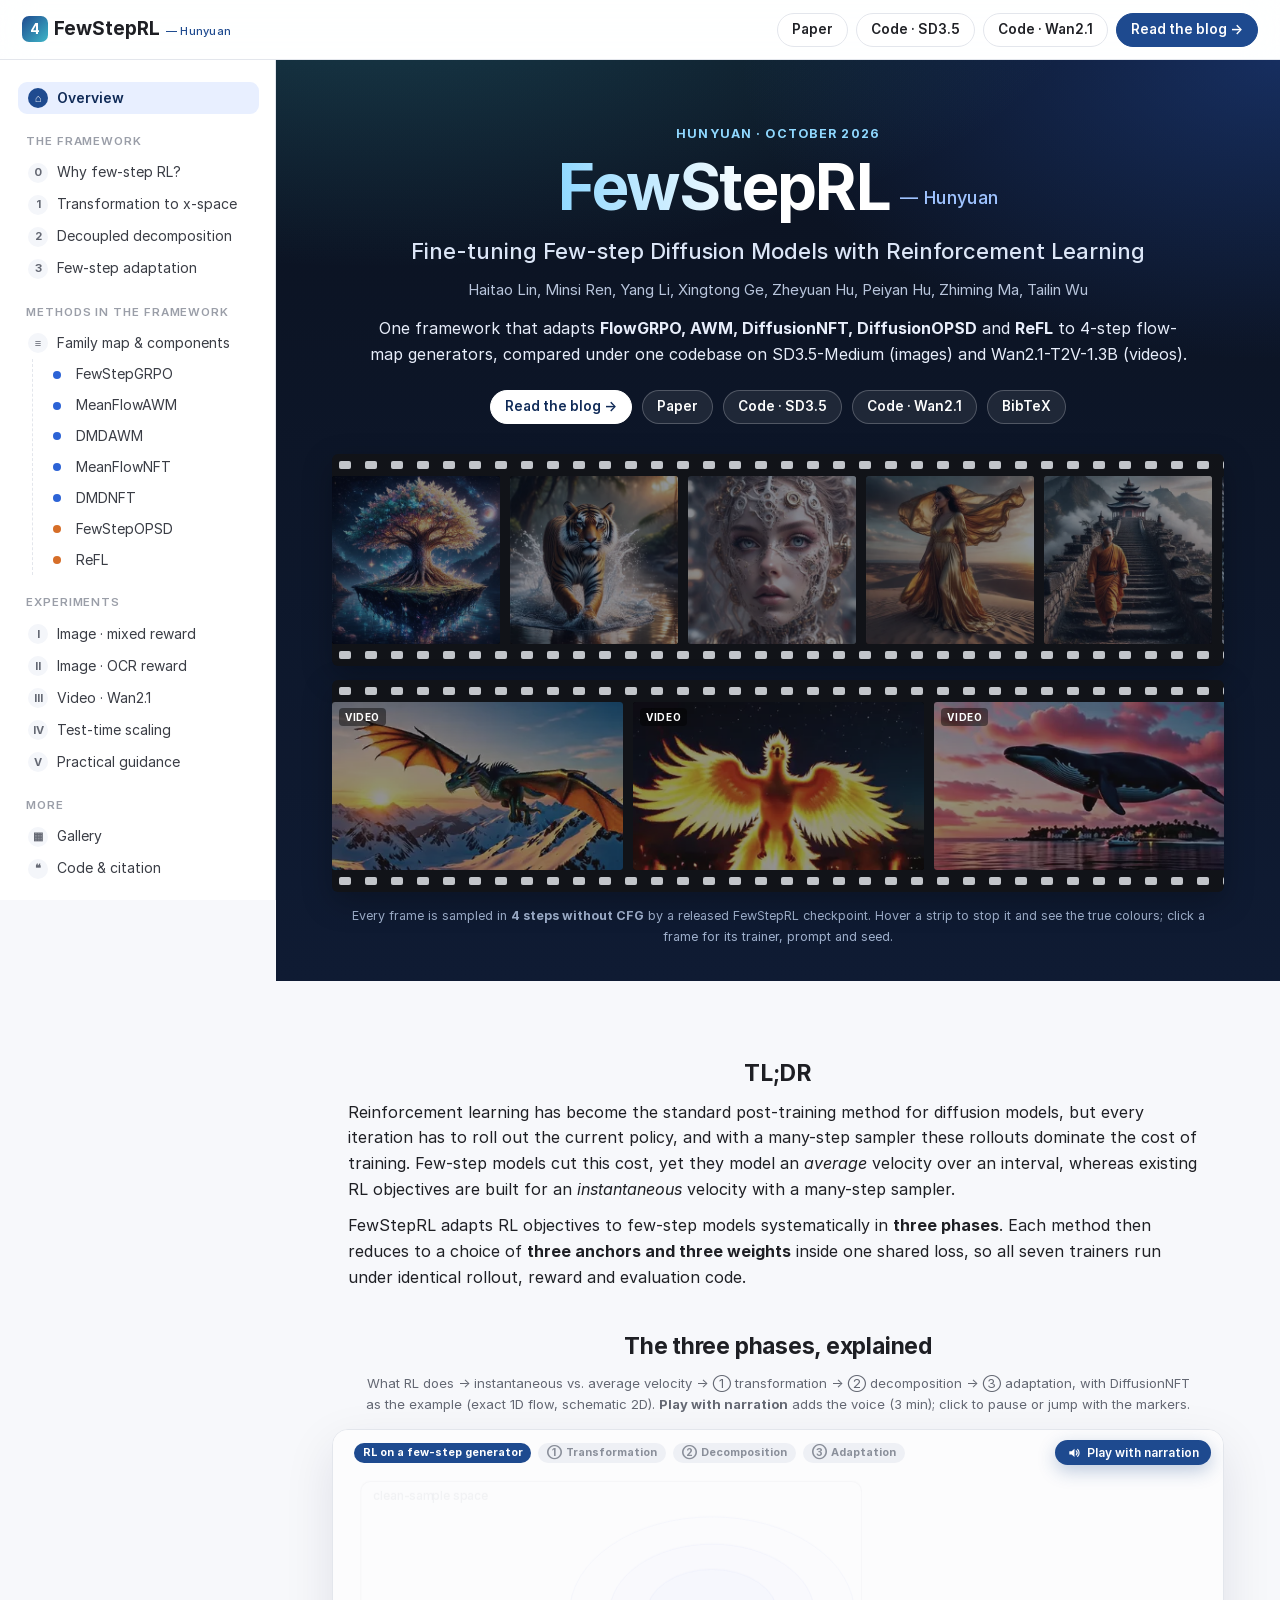
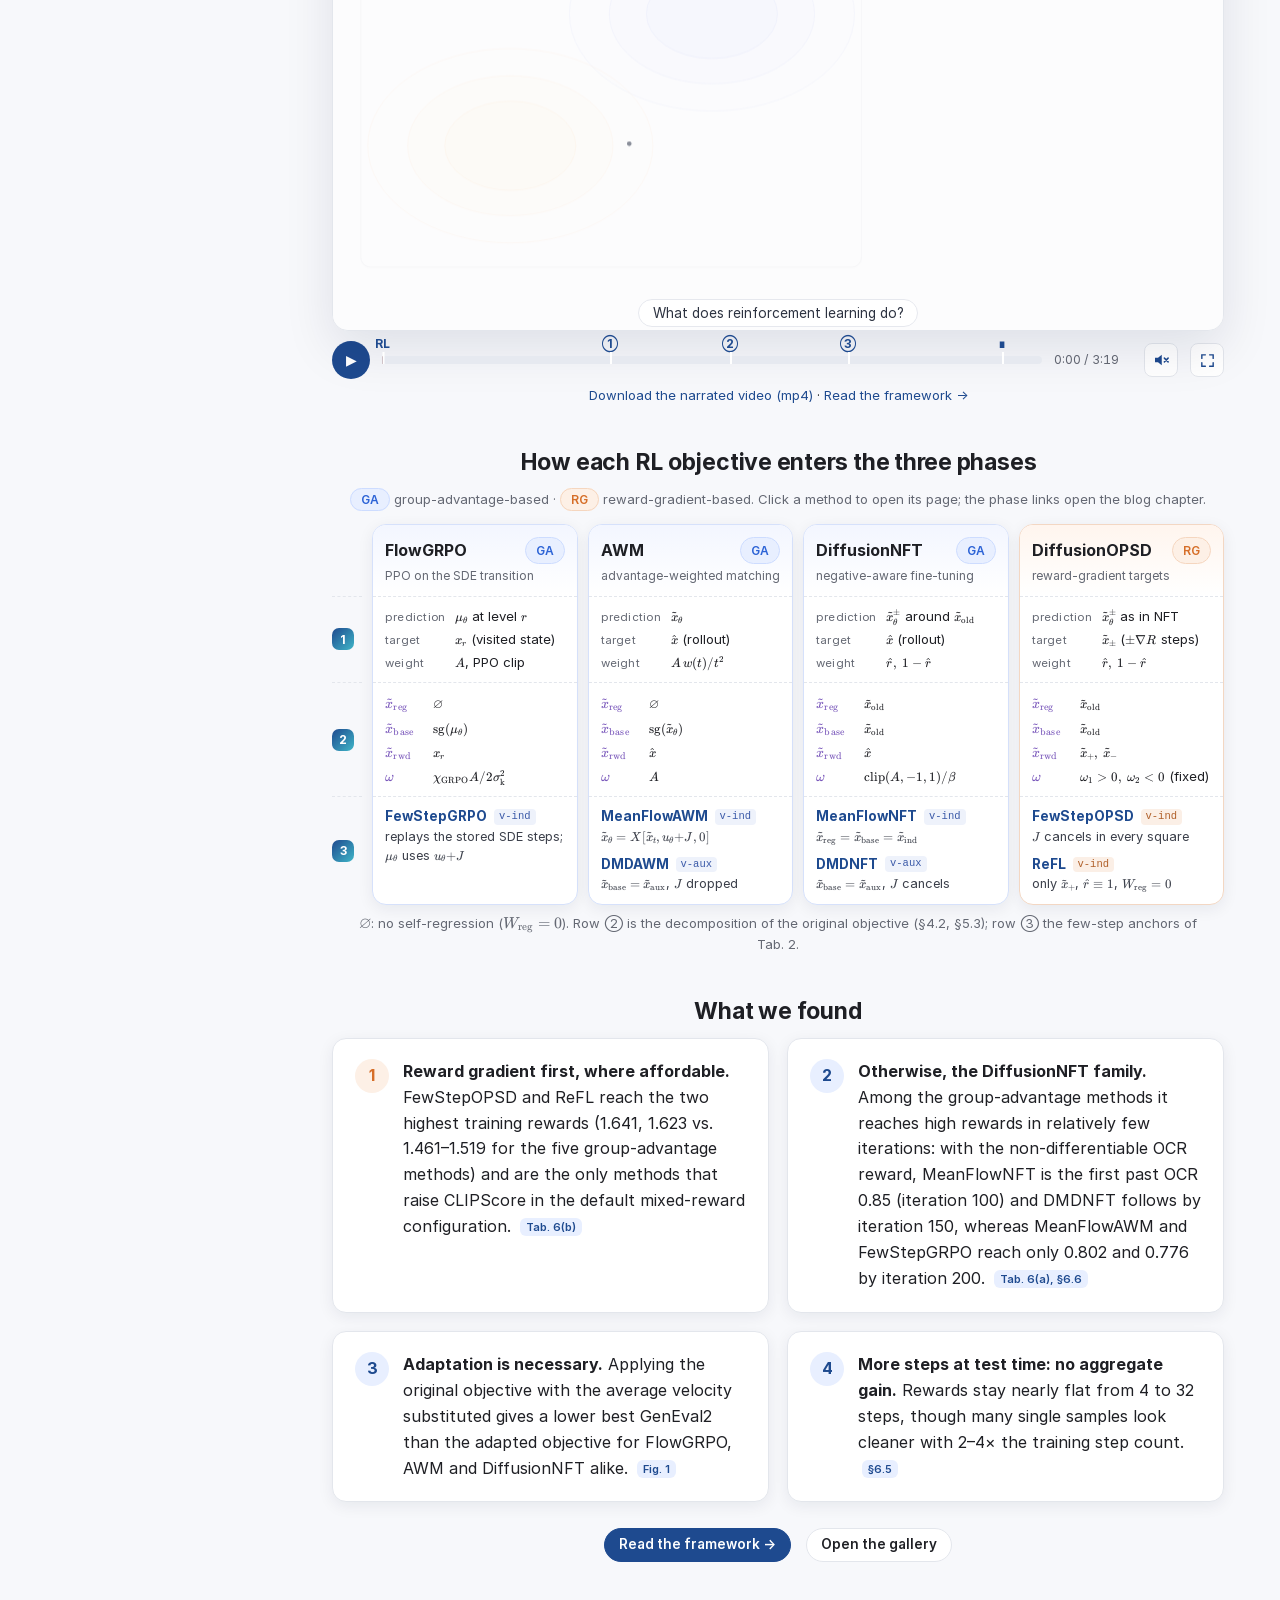
==== index.html @ bf6ca1c7 "FewStepRL project page Co-authored-by: Cursor <cursoragent@cursor.com>" ====
<!doctype html>
<html lang="en">
<head>
<meta charset="utf-8">
<meta name="viewport" content="width=device-width, initial-scale=1">
<meta name="theme-color" content="#0d1424">
<title>FewStepRL — Fine-tuning Few-step Diffusion Models with Reinforcement Learning</title>
<meta name="description" content="FewStepRL adapts RL objectives (FlowGRPO, AWM, DiffusionNFT, DiffusionOPSD, ReFL) to few-step flow-map generators in three phases: transformation, decomposition, adaptation.">
<link rel="stylesheet" href="vendor/katex/katex.min.css">
<link rel="stylesheet" href="css/style.css">
</head>
<body>

<header class="topbar">
  <button class="btn menu-toggle" id="menu-toggle" aria-label="Open contents">☰</button>
  <a class="brand" href="#home"><span class="logo" aria-hidden="true"></span>FewStepRL <span class="sig">— Hunyuan</span></a>
  <span class="spacer"></span>
  <nav class="links">
    <a class="btn" href="#cite" data-todo="paper-url">Paper</a>
    <a class="btn" href="coming-soon.html" data-todo="sd35-url">Code · SD3.5</a>
    <a class="btn" href="coming-soon.html" data-todo="wan-url">Code · Wan2.1</a>
    <a class="btn solid" href="#framework">Read the blog →</a>
  </nav>
</header>

<aside class="sidebar" id="sidebar">
  <nav class="toc" aria-label="Contents">
    <div class="toc-group">
      <a href="#home"><span class="num">⌂</span>Overview</a>
    </div>
    <div class="toc-group">
      <div class="toc-title">The framework</div>
      <a href="#framework"><span class="num">0</span>Why few-step RL?</a>
      <a href="#phase-1"><span class="num">1</span>Transformation to x-space</a>
      <a href="#phase-2"><span class="num">2</span>Decoupled decomposition</a>
      <a href="#phase-3"><span class="num">3</span>Few-step adaptation</a>
    </div>
    <div class="toc-group">
      <div class="toc-title">Methods in the framework</div>
      <a href="#methods"><span class="num">≡</span>Family map &amp; components</a>
      <div class="sub">
        <a href="#m-fewstepgrpo"><span class="dot"></span>FewStepGRPO</a>
        <a href="#m-meanflowawm"><span class="dot"></span>MeanFlowAWM</a>
        <a href="#m-dmdawm"><span class="dot"></span>DMDAWM</a>
        <a href="#m-meanflownft"><span class="dot"></span>MeanFlowNFT</a>
        <a href="#m-dmdnft"><span class="dot"></span>DMDNFT</a>
        <a href="#m-fewstepopsd"><span class="dot rg"></span>FewStepOPSD</a>
        <a href="#m-refl"><span class="dot rg"></span>ReFL</a>
      </div>
    </div>
    <div class="toc-group">
      <div class="toc-title">Experiments</div>
      <a href="#exp-mix"><span class="num">I</span>Image · mixed reward</a>
      <a href="#exp-ocr"><span class="num">II</span>Image · OCR reward</a>
      <a href="#exp-video"><span class="num">III</span>Video · Wan2.1</a>
      <a href="#exp-tts"><span class="num">IV</span>Test-time scaling</a>
      <a href="#guidance"><span class="num">V</span>Practical guidance</a>
    </div>
    <div class="toc-group">
      <div class="toc-title">More</div>
      <a href="#gallery"><span class="num">▦</span>Gallery</a>
      <a href="#cite"><span class="num">❝</span>Code &amp; citation</a>
    </div>
  </nav>
  <p class="side-foot">Group-advantage-based RL <span style="color:var(--grp)">●</span> · reward-gradient-based RL <span style="color:var(--rg)">●</span>. Every number carries its source in the paper.</p>
</aside>

<main id="main">

<!-- =================================================================== HOME -->
<section class="page wide" id="p-home" data-title="Overview">
  <div class="hero">
    <div class="kicker" style="color:#8fd8ff">Hunyuan · October 2026</div>
    <h1><span class="accent">FewStepRL</span><span class="sig">— Hunyuan</span></h1>
    <p class="subtitle">Fine-tuning Few-step Diffusion Models with Reinforcement Learning</p>
    <p class="authors">Haitao Lin, Minsi Ren, Yang Li, Xingtong Ge, Zheyuan Hu, Peiyan Hu, Zhiming Ma, Tailin Wu</p>
    <p class="tagline">One framework that adapts <b>FlowGRPO, AWM, DiffusionNFT, DiffusionOPSD</b> and <b>ReFL</b> to 4&#8209;step flow-map generators,
      compared under one codebase on SD3.5-Medium (images) and Wan2.1-T2V-1.3B (videos).</p>
    <div class="cta">
      <a class="btn solid" href="#framework">Read the blog →</a>
      <a class="btn" href="#cite" data-todo="paper-url">Paper</a>
      <a class="btn" href="coming-soon.html" data-todo="sd35-url">Code · SD3.5</a>
      <a class="btn" href="coming-soon.html" data-todo="wan-url">Code · Wan2.1</a>
      <a class="btn" href="#cite">BibTeX</a>
    </div>
    <div class="filmstrip" data-film="images-a" style="--dur:110s"></div>
    <div class="filmstrip reverse" data-film="videos" style="--dur:95s"></div>
    <p class="film-caption">Every frame is sampled in <b>4 steps without CFG</b> by a released FewStepRL checkpoint. Hover a strip to stop it and see the true colours; click a frame for its trainer, prompt and seed.</p>
  </div>

  <div class="home-body">
    <div class="home-intro">
      <h2>TL;DR</h2>
      <p>Reinforcement learning has become the standard post-training method for diffusion models, but every iteration has to roll out the current policy, and with a many-step sampler these rollouts dominate the cost of training. Few-step models cut this cost, yet they model an <em>average</em> velocity over an interval, whereas existing RL objectives are built for an <em>instantaneous</em> velocity with a many-step sampler.</p>
      <p>FewStepRL adapts RL objectives to few-step models systematically in <b>three phases</b>. Each method then reduces to a choice of <b>three anchors and three weights</b> inside one shared loss, so all seven trainers run under identical rollout, reward and evaluation code.</p>
    </div>

    <h2 class="center">The three phases, explained</h2>
    <p class="center note xp-intro">What RL does → instantaneous vs. average velocity → ① transformation → ② decomposition → ③ adaptation, with DiffusionNFT as the example (exact 1D flow, schematic 2D). <b>Play with narration</b> adds the voice (3&nbsp;min); click to pause or jump with the markers.</p>
    <div class="explainer" data-explainer></div>
    <p class="center small" style="margin-top:6px"><a href="assets/video/explainer.mp4" download>Download the narrated video (mp4)</a> · <a href="#framework">Read the framework →</a></p>

    <h2 class="center">How each RL objective enters the three phases</h2>
    <p class="center note"><span class="badge sm grp">GA</span> group-advantage-based · <span class="badge sm rg">RG</span> reward-gradient-based. Click a method to open its page; the phase links open the blog chapter.</p>
    <div class="rt">
      <div class="rt-lab h"></div>
      <a class="rt-lab r1" href="#phase-1"><b title="Transformation"><i>1</i><em>Transformation</em></b><span>the objective in x-space</span></a>
      <a class="rt-lab r2" href="#phase-2"><b title="Decomposition"><i>2</i><em>Decomposition</em></b><span>anchors and reward weight</span></a>
      <a class="rt-lab r3" href="#phase-3"><b title="Adaptation"><i>3</i><em>Adaptation</em></b><span>few-step trainers</span></a>
      <div class="rt-col ga">
        <div class="rt-head"><div><b>FlowGRPO</b><span class="badge sm grp" title="group-advantage-based RL">GA</span></div><small>PPO on the SDE transition</small></div>
        <div class="rt-c r1" data-lab="① Transformation"><div class="kv"><span class="k">prediction</span><span class="v">\(\mu_\theta\) at level \(r\)</span><span class="k">target</span><span class="v">\(x_r\) (visited state)</span><span class="k">weight</span><span class="v">\(A\), PPO clip</span></div></div>
        <div class="rt-c r2" data-lab="② Decomposition"><div class="kv"><span class="k">\(\tilde x_{\mathrm{reg}}\)</span><span class="v">\(\varnothing\)</span><span class="k">\(\tilde x_{\mathrm{base}}\)</span><span class="v">\(\operatorname{sg}(\mu_\theta)\)</span><span class="k">\(\tilde x_{\mathrm{rwd}}\)</span><span class="v">\(x_r\)</span><span class="k">\(\omega\)</span><span class="v">\(\chi_{\mathrm{GRPO}}A/2\sigma_{\mathrm k}^2\)</span></div></div>
        <div class="rt-c r3" data-lab="③ Adaptation"><div class="tr"><div class="nm"><a href="#m-fewstepgrpo">FewStepGRPO</a><code>v-ind</code></div><span>replays the stored SDE steps; \(\mu_\theta\) uses \(u_\theta{+}J\)</span></div></div>
      </div>
      <div class="rt-col ga">
        <div class="rt-head"><div><b>AWM</b><span class="badge sm grp" title="group-advantage-based RL">GA</span></div><small>advantage-weighted matching</small></div>
        <div class="rt-c r1" data-lab="① Transformation"><div class="kv"><span class="k">prediction</span><span class="v">\(\tilde x_\theta\)</span><span class="k">target</span><span class="v">\(\hat x\) (rollout)</span><span class="k">weight</span><span class="v">\(A\,w(t)/t^2\)</span></div></div>
        <div class="rt-c r2" data-lab="② Decomposition"><div class="kv"><span class="k">\(\tilde x_{\mathrm{reg}}\)</span><span class="v">\(\varnothing\)</span><span class="k">\(\tilde x_{\mathrm{base}}\)</span><span class="v">\(\operatorname{sg}(\tilde x_\theta)\)</span><span class="k">\(\tilde x_{\mathrm{rwd}}\)</span><span class="v">\(\hat x\)</span><span class="k">\(\omega\)</span><span class="v">\(A\)</span></div></div>
        <div class="rt-c r3" data-lab="③ Adaptation"><div class="tr"><div class="nm"><a href="#m-meanflowawm">MeanFlowAWM</a><code>v-ind</code></div><span>\(\tilde x_\theta=X[\tilde x_t,u_\theta{+}J,0]\)</span></div><div class="tr"><div class="nm"><a href="#m-dmdawm">DMDAWM</a><code>v-aux</code></div><span>\(\tilde x_{\mathrm{base}}=\tilde x_{\mathrm{aux}}\), \(J\) dropped</span></div></div>
      </div>
      <div class="rt-col ga">
        <div class="rt-head"><div><b>DiffusionNFT</b><span class="badge sm grp" title="group-advantage-based RL">GA</span></div><small>negative-aware fine-tuning</small></div>
        <div class="rt-c r1" data-lab="① Transformation"><div class="kv"><span class="k">prediction</span><span class="v">\(\tilde x^{\pm}_\theta\) around \(\tilde x_{\mathrm{old}}\)</span><span class="k">target</span><span class="v">\(\hat x\) (rollout)</span><span class="k">weight</span><span class="v">\(\hat r,\ 1-\hat r\)</span></div></div>
        <div class="rt-c r2" data-lab="② Decomposition"><div class="kv"><span class="k">\(\tilde x_{\mathrm{reg}}\)</span><span class="v">\(\tilde x_{\mathrm{old}}\)</span><span class="k">\(\tilde x_{\mathrm{base}}\)</span><span class="v">\(\tilde x_{\mathrm{old}}\)</span><span class="k">\(\tilde x_{\mathrm{rwd}}\)</span><span class="v">\(\hat x\)</span><span class="k">\(\omega\)</span><span class="v">\(\operatorname{clip}(A,-1,1)/\beta\)</span></div></div>
        <div class="rt-c r3" data-lab="③ Adaptation"><div class="tr"><div class="nm"><a href="#m-meanflownft">MeanFlowNFT</a><code>v-ind</code></div><span>\(\tilde x_{\mathrm{reg}}=\tilde x_{\mathrm{base}}=\tilde x_{\mathrm{ind}}\)</span></div><div class="tr"><div class="nm"><a href="#m-dmdnft">DMDNFT</a><code>v-aux</code></div><span>\(\tilde x_{\mathrm{base}}=\tilde x_{\mathrm{aux}}\), \(J\) cancels</span></div></div>
      </div>
      <div class="rt-col rg">
        <div class="rt-head"><div><b>DiffusionOPSD</b><span class="badge sm rg" title="reward-gradient-based RL">RG</span></div><small>reward-gradient targets</small></div>
        <div class="rt-c r1" data-lab="① Transformation"><div class="kv"><span class="k">prediction</span><span class="v">\(\tilde x^{\pm}_\theta\) as in NFT</span><span class="k">target</span><span class="v">\(\tilde x_\pm\) (\(\pm\nabla R\) steps)</span><span class="k">weight</span><span class="v">\(\hat r,\ 1-\hat r\)</span></div></div>
        <div class="rt-c r2" data-lab="② Decomposition"><div class="kv"><span class="k">\(\tilde x_{\mathrm{reg}}\)</span><span class="v">\(\tilde x_{\mathrm{old}}\)</span><span class="k">\(\tilde x_{\mathrm{base}}\)</span><span class="v">\(\tilde x_{\mathrm{old}}\)</span><span class="k">\(\tilde x_{\mathrm{rwd}}\)</span><span class="v">\(\tilde x_+,\ \tilde x_-\)</span><span class="k">\(\omega\)</span><span class="v">\(\omega_1>0,\ \omega_2<0\) (fixed)</span></div></div>
        <div class="rt-c r3" data-lab="③ Adaptation"><div class="tr"><div class="nm"><a href="#m-fewstepopsd">FewStepOPSD</a><code>v-ind</code></div><span>\(J\) cancels in every square</span></div><div class="tr"><div class="nm"><a href="#m-refl">ReFL</a><code>v-ind</code></div><span>only \(\tilde x_+\), \(\hat r\equiv1\), \(W_{\mathrm{reg}}=0\)</span></div></div>
      </div>
    </div>
    <p class="center note" style="margin-top:8px">\(\varnothing\): no self-regression (\(W_{\mathrm{reg}}=0\)). Row ② is the decomposition of the original objective (§4.2, §5.3); row ③ the few-step anchors of Tab. 2.</p>

    <h2 class="center">What we found</h2>
    <div class="grid2">
      <div class="card finding rg"><div class="ix">1</div><div><b>Reward gradient first, where affordable.</b> FewStepOPSD and ReFL reach the two highest training rewards (1.641, 1.623 vs. 1.461–1.519 for the five group-advantage methods) and are the only methods that raise CLIPScore in the default mixed-reward configuration. <span class="src">Tab. 6(b)</span></div></div>
      <div class="card finding"><div class="ix">2</div><div><b>Otherwise, the DiffusionNFT family.</b> Among the group-advantage methods it reaches high rewards in relatively few iterations: with the non-differentiable OCR reward, MeanFlowNFT is the first past OCR 0.85 (iteration 100) and DMDNFT follows by iteration 150, whereas MeanFlowAWM and FewStepGRPO reach only 0.802 and 0.776 by iteration 200. <span class="src">Tab. 6(a), §6.6</span></div></div>
      <div class="card finding"><div class="ix">3</div><div><b>Adaptation is necessary.</b> Applying the original objective with the average velocity substituted gives a lower best GenEval2 than the adapted objective for FlowGRPO, AWM and DiffusionNFT alike. <span class="src">Fig. 1</span></div></div>
      <div class="card finding"><div class="ix">4</div><div><b>More steps at test time: no aggregate gain.</b> Rewards stay nearly flat from 4 to 32 steps, though many single samples look cleaner with 2–4× the training step count. <span class="src">§6.5</span></div></div>
    </div>
    <p class="center" style="margin-top:26px"><a class="btn solid" href="#framework">Read the framework →</a> &nbsp; <a class="btn" href="#gallery">Open the gallery</a></p>
  </div>
</section>

<!-- =================================================================== FRAMEWORK 0 -->
<section class="page" id="p-framework" data-title="Why few-step RL?">
  <div class="kicker">The framework · 0</div>
  <h1>Why few-step RL needs a framework</h1>
  <p class="lead">RL rollouts dominate the cost of post-training. Few-step generators make rollouts cheap, but they predict an <em>average</em> velocity, while every RL objective we want to use was written for an <em>instantaneous</em> one.</p>

  <h2>The few-step generator</h2>
  <div class="prose">
    <p>We write \(t\in[0,1]\) for the noise level (data at \(t=0\), noise at \(t=1\)). A few-step student \(u_\theta(x_t,t,r)\) is an <b>average-velocity generator</b>: the mean of the instantaneous velocity \(v_\theta\) along its probability-flow trajectory between levels \(r\) and \(t\). <span class="src">§3.1</span></p>
  </div>
  <div class="eqbox"><div class="label">average velocity and the few-step jump</div>
  $$u_\theta(x_t,t,r)=\frac{1}{t-r}\int_r^t v_\theta(x_\nu,\nu)\,d\nu,\qquad \hat x_{\theta,r}=\hat x_{\theta,t}-(t-r)\,u_\theta(\hat x_{\theta,t},t,r).$$
  </div>
  <div class="prose">
    <p>A sampler with \(M_{\mathrm{step}}\) steps is a chain of such exact jumps, one subtraction each, instead of many first-order Euler steps. Our models are distilled with <b>AnyFlow</b>, which first trains with the MeanFlow identity and then applies on-policy distribution matching (DMD) against the frozen teacher. <span class="src">§6.1</span></p>
  </div>
  <div class="grid2">
    <div class="eqbox"><div class="label">MeanFlow identity and the detached J-term</div>
      $$u_\theta=v_\theta-(t-r)\,\partial_t u_\theta,\qquad J[u,t,r]:=(t-r)\,\operatorname{sg}(\partial_t u)$$
      <p class="note">\(J\) is the gap between the average and the instantaneous velocity, measured on the network itself and frozen before use (a directional-difference estimate in the code).</p>
    </div>
    <div class="eqbox"><div class="label">DMD: an auxiliary velocity</div>
      $$\mathcal L_{\mathrm{aux}}=\mathbb E\,\big\|v_\phi(\tilde x_t,t)-(\epsilon-\hat x)\big\|^2,\quad \hat x\sim p_\theta$$
      <p class="note">A second network \(v_\phi\) tracks the velocity of the student's own samples; \(v_{\mathrm{real}}-v_\phi\) gives the reverse-KL score difference.</p>
    </div>
  </div>

  <h2>What goes wrong with direct substitution</h2>
  <div class="prose">
    <p>Applied directly, the RL objectives leave three questions open: which network evaluation should be differentiated, how the reference policy should be evaluated, and which parts of the interval \([r,t]\) are trained. Substituting the average velocity of the distilled model for the instantaneous velocity that FlowGRPO, AWM and DiffusionNFT require gives a <b>lower best GenEval2 than the adapted objective in each of the three cases</b>. <span class="src">Fig. 1</span></p>
  </div>
  <div class="grid3">
    <figure class="card" style="margin:0;padding:10px"><img src="assets/fig/fig1_grpo.webp" alt="FewStepGRPO vs FlowGRPO, GenEval2 against iteration" loading="lazy"><figcaption class="note" style="margin-top:6px">(a) FewStepGRPO vs. FlowGRPO</figcaption></figure>
    <figure class="card" style="margin:0;padding:10px"><img src="assets/fig/fig1_awm.webp" alt="MeanFlowAWM vs AWM, GenEval2 against iteration" loading="lazy"><figcaption class="note" style="margin-top:6px">(b) MeanFlowAWM vs. AWM</figcaption></figure>
    <figure class="card" style="margin:0;padding:10px"><img src="assets/fig/fig1_nft.webp" alt="MeanFlowNFT vs DiffusionNFT, GenEval2 against iteration" loading="lazy"><figcaption class="note" style="margin-top:6px">(c) MeanFlowNFT vs. DiffusionNFT</figcaption></figure>
  </div>
  <p class="note">Paper Fig. 1: held-out GenEval2 against RL iteration (mixed reward), from the shared pre-RL few-step checkpoint. Dashed: original objective with the average velocity substituted. Solid: the few-step adaptation of this paper.</p>

  <h2>Three phases</h2>
  <figure class="card" style="margin:12px 0;padding:12px"><img src="assets/fig/overview.webp" alt="FewStepRL overview figure" loading="lazy"></figure>
  <p class="note">Paper Fig. 2. (a) RL raises the relative mass of the high-reward mode; the objective is evaluated on the policy prediction \(\tilde x_\theta=X[\tilde x_t,v_\theta,0]\). (b) The gradient splits into a regression force toward \(\tilde x_{\mathrm{reg}}\) and a reward force along \(\tilde x_{\mathrm{rwd}}-\tilde x_{\mathrm{base}}\). (c) For a few-step model the prediction and anchors are computed at the end of the transport (u-form) or along its tangent (v-form).</p>
  <div class="phase-cards">
    <a class="phase-card" href="#phase-1"><div class="n">1</div><span class="go">→</span><h3>Transformation</h3><p>One common prediction in x-space makes density-, velocity- and reward-based objectives directly comparable.</p></a>
    <a class="phase-card" href="#phase-2"><div class="n">2</div><span class="go">→</span><h3>Decomposition</h3><p>A method is specified by a prediction, three anchors \((\tilde x_{\mathrm{reg}},\tilde x_{\mathrm{rwd}},\tilde x_{\mathrm{base}})\) and three weights \((W_{\mathrm{reg}},W_{\mathrm{rwd}},\omega)\).</p></a>
    <a class="phase-card" href="#phase-3"><div class="n">3</div><span class="go">→</span><h3>Adaptation</h3><p>Every anchor is computed from an average-velocity model, which yields few-step versions of all five objectives.</p></a>
  </div>
  <div class="pager"></div>
</section>

<!-- =================================================================== PHASE 1 -->
<section class="page" id="p-phase-1" data-title="Transformation to x-space">
  <div class="kicker">The framework · phase 1</div>
  <h1>Transformation to x-space</h1>
  <p class="lead">The objectives we consider are written in transition-density, velocity or reward space. Under the linear noise schedule a velocity instead identifies a <b>point</b> in x-space at any chosen level \(r\), so every objective can be expressed through one common prediction. <span class="src">§4.1</span></p>

  <div class="eqbox"><div class="label">affine transport and the x-space identity</div>
  $$X[x_t,v,r]:=x_t-(t-r)\,v,\qquad \|v_a-v_b\|^2=\frac{1}{(t-r)^2}\,\big\|X[x_t,v_a,r]-X[x_t,v_b,r]\big\|^2 .$$
  </div>
  <div class="prose">
    <p>A velocity MSE equals a scaled MSE between transported points. At the clean level \(r=0\) the factor is \(t^{-2}\). For \(\tilde x_t=(1-t)x+t\epsilon\) and the conditional velocity \(v_{\mathrm{cond}}=\epsilon-x\), the transport lands exactly on the sample, \(X[\tilde x_t,v_{\mathrm{cond}},0]=x\).</p>
    <p>For the reward objectives, a detached rollout endpoint \(\hat x^{(i)}\) is re-noised to \(\tilde x_t^{(i)}\), and the policy provides the <b>policy prediction</b> \(\tilde x_\theta^{(i)}=X[\tilde x_t^{(i)},v_\theta,0]=\tilde x_t^{(i)}-t\,v_\theta\). The same map applied to the old policy gives the <b>old policy's prediction</b> \(\tilde x_{\mathrm{old}}^{(i)}=X[\tilde x_t^{(i)},v_{\mathrm{old}},0]\). Every loss then compares predictions at the <em>same</em> state, and only \(\tilde x_\theta\) is differentiated.</p>
  </div>

  <div class="fig" id="fig-xspace">
    <div class="schematic">Interactive · schematic 2-D illustration (not data)</div>
    <div class="fig-grid">
      <svg viewBox="0 0 560 400" aria-label="x-space transport diagram"></svg>
      <div class="controls">
        <label><span>noise level \(t\)</span><input type="range" min="0.05" max="1" step="0.01" value="0.6" data-k="t"><span class="val" data-v="t"></span></label>
        <label><span>target level \(r\)</span><input type="range" min="0" max="0.95" step="0.01" value="0" data-k="r"><span class="val" data-v="r"></span></label>
        <label><span>policy error</span><input type="range" min="0" max="1" step="0.01" value="0.45" data-k="e"><span class="val" data-v="e"></span></label>
        <div class="readout" data-readout></div>
        <p class="caption">The renoised state \(\tilde x_t\) lies on the straight path from the sample \(\hat x\) to the noise \(\epsilon\). Transporting it with the conditional velocity \(v_{\mathrm{cond}}\) (green) returns to \(\hat x\) at \(r=0\); transporting it with the policy velocity \(v_\theta\) (blue) gives the policy prediction. Move \(t\) and \(r\): the two printed numbers stay equal, which is the identity above.</p>
      </div>
    </div>
  </div>

  <h2>Two objectives in x-space</h2>
  <div class="grid2">
    <div class="card"><h3 style="margin-top:0">AWM <span class="src">Ex. AWM in x-space</span></h3>
      <p>The AWM target \(v_{\mathrm{cond}}^{(i)}\) maps to the rollout endpoint itself, so</p>
      $$\mathcal L_{\mathrm{AWM}}=\mathbb E\Big[A^{(i)}\,\frac{w(t)}{t^2}\,\big\|\tilde x_\theta^{(i)}-\hat x^{(i)}\big\|^2\Big],$$
      <p class="note">a squared residual between the prediction and the model's own sample, weighted by the signed advantage. \(w(t)=t^2\) cancels the prefactor; the few-step implementation does this up to a floor.</p></div>
    <div class="card"><h3 style="margin-top:0">DiffusionNFT <span class="src">Ex. DiffusionNFT in x-space</span></h3>
      <p>The two implicit policies map to reflections about the old prediction, \(\tilde x^{\pm}_\theta=\tilde x_{\mathrm{old}}\pm\beta(\tilde x_\theta-\tilde x_{\mathrm{old}})\), so</p>
      $$\mathcal L_{\mathrm{NFT}}=\mathbb E\Big[\tfrac{1}{t^2}\big(\hat r\,\|\tilde x^{+}_\theta-\hat x\|^2+(1-\hat r)\,\|\tilde x^{-}_\theta-\hat x\|^2\big)\Big],$$
      <p class="note">two squared residuals to the model's sample, mixed by the bounded optimality weight \(\hat r=\tfrac12+\tfrac12\operatorname{clip}(A,-1,1)\).</p></div>
  </div>
  <div class="callout">Analysing a loss in x-space shows how the prediction \(\tilde x_\theta\) must change to reduce it: <b>which points it moves toward and which it moves away from</b>. That is exactly what phase 2 makes explicit.</div>
  <div class="pager"></div>
</section>

<!-- =================================================================== PHASE 2 -->
<section class="page" id="p-phase-2" data-title="Decoupled decomposition">
  <div class="kicker">The framework · phase 2</div>
  <h1>The decoupled loss decomposition</h1>
  <p class="lead">In x-space, the gradient of every objective considered here is the transposed Jacobian of the prediction applied to the sum of two vectors: a reward-free <b>self-regression</b> and a <b>reward augmentation</b>. <span class="src">§4.2</span></p>

  <div class="eqbox"><div class="label">general gradient (the framework)</div>
  $$\nabla_\theta\mathcal L^{(i)}=2\Big(\frac{\partial\tilde x_\theta^{(i)}}{\partial\theta}\Big)^{\!\top}\Big[\underbrace{W_{\mathrm{reg}}^{(i)}\big(\tilde x_\theta^{(i)}-\tilde x_{\mathrm{reg}}^{(i)}\big)}_{\text{self-regression}}-\underbrace{W_{\mathrm{rwd}}^{(i)}\,\omega^{(i)}\big(\tilde x_{\mathrm{rwd}}^{(i)}-\tilde x_{\mathrm{base}}^{(i)}\big)}_{\text{reward augmentation}}\Big]$$
  </div>
  <div class="eqbox"><div class="label">the loss that the code implements (two squares)</div>
  $$\mathcal L^{(i)}=W_{\mathrm{reg}}^{(i)}\big\|\tilde x_\theta^{(i)}-\tilde x_{\mathrm{reg}}^{(i)}\big\|^2+W_{\mathrm{rwd}}^{(i)}\big\|\tilde x_\theta^{(i)}-\operatorname{sg}\big(\tilde x_\theta^{(i)}+g^{(i)}\big)\big\|^2,\qquad g^{(i)}=\omega^{(i)}\big(\tilde x_{\mathrm{rwd}}^{(i)}-\tilde x_{\mathrm{base}}^{(i)}\big)$$
  </div>
  <div class="grid2">
    <div class="card"><h3 style="margin-top:0">Self-regression</h3><p>Independent of the reward. It vanishes at \(\tilde x_\theta=\tilde x_{\mathrm{reg}}\) and pulls the prediction back toward an anchor the policy should stay close to, canonically the old policy's prediction. It limits how far the reward term can move the prediction and so <b>protects against reward hacking</b>.</p></div>
    <div class="card"><h3 style="margin-top:0">Reward augmentation</h3><p>For fixed anchors, a vector that contains the reward. Gradient descent moves \(\tilde x_\theta\) along \(+\omega(\tilde x_{\mathrm{rwd}}-\tilde x_{\mathrm{base}})\): the <b>sign of \(\omega\)</b> decides attraction or repulsion, \(\tilde x_{\mathrm{rwd}}\) is usually the rollout sample, and \(\tilde x_{\mathrm{base}}\) sets the reference point of the displacement.</p></div>
  </div>

  <div class="fig" id="fig-forces">
    <div class="schematic">Interactive · schematic force diagram (unit weights, not data)</div>
    <div class="chips" data-presets></div>
    <div class="fig-grid">
      <svg viewBox="0 0 560 400" aria-label="force diagram"></svg>
      <div class="controls">
        <label data-for="A"><span>advantage \(A\)</span><input type="range" min="-2" max="2" step="0.05" value="1" data-k="A"><span class="val" data-v="A"></span></label>
        <label data-for="rhat"><span>mix \(\hat r\)</span><input type="range" min="0" max="1" step="0.01" value="0.75" data-k="rhat"><span class="val" data-v="rhat"></span></label>
        <div class="readout" data-readout></div>
        <div class="readout" data-anchors></div>
        <p class="caption">Drag the prediction \(\tilde x_\theta\) (blue). Arrows show the two terms of the descent direction: the regression force \(-W_{\mathrm{reg}}(\tilde x_\theta-\tilde x_{\mathrm{reg}})\) (grey) and the reward force \(+W_{\mathrm{rwd}}\,\omega(\tilde x_{\mathrm{rwd}}-\tilde x_{\mathrm{base}})\) (blue for attraction, orange for repulsion), and their sum (dark).</p>
      </div>
    </div>
  </div>

  <h2>Original methods as anchors and weights</h2>
  <p class="prose">The decomposition applies to the instantaneous-velocity originals, and also to the reward-free distillation losses (with \(\omega\equiv1\) and the teacher's prediction \(\tilde x_{\mathrm{real}}=X[\tilde x_t,v_{\mathrm{real}},0]\) as the rewarded anchor).</p>
  <div class="table-wrap"><table class="data comps" id="tab-decomp">
    <thead><tr><th class="nosort">objective</th><th class="nosort">\(\tilde x_{\mathrm{reg}}\)</th><th class="nosort">\(\tilde x_{\mathrm{base}}\)</th><th class="nosort">\(\tilde x_{\mathrm{rwd}}\)</th><th class="nosort">\(W_{\mathrm{reg}}\)</th><th class="nosort">\(W_{\mathrm{rwd}}\)</th><th class="nosort">\(\omega\)</th></tr></thead>
    <tbody>
      <tr><td>AWM</td><td>—</td><td>\(\operatorname{sg}(\tilde x_\theta)\)</td><td>\(\hat x\)</td><td>0</td><td>\(w(t)/t^2\)</td><td>\(A\)</td></tr>
      <tr><td>DiffusionNFT</td><td>\(\tilde x_{\mathrm{old}}\)</td><td>\(\tilde x_{\mathrm{old}}\)</td><td>\(\hat x\)</td><td>\(\beta^2/t^2\)</td><td>\(\beta^2/t^2\)</td><td>\(\operatorname{clip}(A,-1,1)/\beta\)</td></tr>
      <tr><td>DiffusionOPSD</td><td>\(\tilde x_{\mathrm{old}}\)</td><td>\(\tilde x_{\mathrm{old}}\)</td><td>\(\tilde x_{+},\ \tilde x_{-}\)</td><td>\(\beta^2(a_++a_-)\)</td><td>\(\beta^2(a_++a_-)\)</td><td>\(\frac{a_+}{\beta(a_++a_-)},\ -\frac{a_-}{\beta(a_++a_-)}\)</td></tr>
      <tr><td>ReFL (proxy)</td><td>—</td><td>\(\tilde x_{\mathrm{old}}\)</td><td>\(\tilde x_{+}\) (one ascent step)</td><td>0</td><td>detached \(>0\)</td><td>\(>0\)</td></tr>
      <tr class="ref"><td>MeanFlow (distill.)</td><td>—</td><td>\(\tilde x_{\mathrm{ind},r}\)</td><td>\(\tilde x_{\mathrm{real},r}\)</td><td>0</td><td>\(1/(t-r)^2\)</td><td>1</td></tr>
      <tr class="ref"><td>DMD (distill.)</td><td>—</td><td>\(\tilde x_{\mathrm{aux}}\)</td><td>\(\tilde x_{\mathrm{real}}\)</td><td>0</td><td>\((1-t)/(2t^2)\)</td><td>1</td></tr>
    </tbody></table></div>
  <p class="note">From the worked examples of §4.2 (AWM, DiffusionNFT, MeanFlow, DMD) and §4.3 (DiffusionOPSD, ReFL). In DiffusionNFT both anchors coincide at the old prediction, so it regularises toward the point from which it measures the reward; its reward coefficient saturates at \(1/\beta\). AWM has no self-regression in its matching loss; its velocity-space proximal penalty plays that role.</p>

  <h3>An intuitive example</h3>
  <div class="prose"><p>Take a group with \(A^{(1)}>A^{(2)}>0>A^{(3)}\). Members 1 and 2 are both attracted toward their rewarded samples; member 2 is not penalised for scoring below member 1, it only gets a smaller step. Member 3 scores below the group mean, so \(\omega^{(3)}<0\) and its prediction is repelled away from its sample. <b>Attraction or repulsion is set by the baseline-subtracted advantage, not by the raw reward.</b></p></div>
  <div class="pager"></div>
</section>

<!-- =================================================================== PHASE 3 -->
<section class="page" id="p-phase-3" data-title="Few-step adaptation">
  <div class="kicker">The framework · phase 3</div>
  <h1>Adaptation to few-step models</h1>
  <p class="lead">The framework needs instantaneous velocities, but a few-step policy outputs an average velocity \(u_\theta(\tilde x_t,t,r)\). The rollout sample needs no reconstruction and the teacher stays instantaneous, so only \(\tilde x_\theta\) and the old-policy anchors must be rebuilt. <span class="src">§4.3</span></p>

  <div class="grid2">
    <div class="card"><h3 style="margin-top:0">u-prediction (u-form)</h3>
      $$\tilde x_{\theta,\mathrm u}=\tilde x_t-t\,u_\theta(\tilde x_t,t,0)$$
      <p>Replace every instantaneous velocity by \(u_\theta(\cdot,t,0)\). The Jacobian is \(\partial\tilde x_{\theta,\mathrm u}/\partial\theta\): each update trains only the <b>\(r=0\) edge</b> of the flow map and leaves the entries \(r\neq0\), which the sampler uses, without a gradient.</p></div>
    <div class="card"><h3 style="margin-top:0">v-prediction (v-form)</h3>
      $$\tilde x_{\theta,\mathrm v}=\tilde x_t-t\big(u_\theta(\tilde x_t,t,r)+J[u_{\mathrm{old}},t,r]\big)$$
      <p>Keep \(\tilde x_\theta=X[\tilde x_t,v,0]\) and recover \(v\) from the network. \(J\) is detached, so it shifts the prediction without changing its Jacobian; \(r\) is resampled every update, so <b>every \(u_\theta(\cdot,t,r)\)</b> receives a gradient.</p></div>
  </div>
  <div class="grid2">
    <div class="eqbox"><div class="label"><code>v-ind</code> · self-induced velocity (MeanFlow)</div>
      $$v_{\mathrm{ind}}=u_{\mathrm{old}}+J[u_{\mathrm{old}},t,r],\qquad \tilde x_{\mathrm{ind}}=\tilde x_t-t\,v_{\mathrm{ind}}$$
      <p class="note">No second network; costs a Jacobian-vector product, estimated with two extra no-grad forwards of \(u_{\mathrm{old}}\) per query. <span class="src">Tab. 4</span></p></div>
    <div class="eqbox"><div class="label"><code>v-aux</code> · auxiliary velocity (DMD)</div>
      $$v_\phi(\tilde x_t,t)\approx\mathbb E_{\hat x\sim p_{\mathrm{old}}}\big[\epsilon-\hat x\mid\tilde x_t\big],\qquad \tilde x_{\mathrm{aux}}=\tilde x_t-t\,v_\phi$$
      <p class="note">Fitted online to the old-policy rollouts (\(n_{\mathrm{fm}}=5\) flow-matching steps per outer iteration); used only as an anchor, never as the prediction, otherwise \(\partial\tilde x_\theta/\partial\theta=0\).</p></div>
  </div>

  <div class="fig" id="fig-forms">
    <div class="schematic">Interactive · schematic trajectory (not data)</div>
    <div class="chips" data-forms></div>
    <div class="fig-grid">
      <svg viewBox="0 0 560 360" aria-label="u-form versus v-form diagram"></svg>
      <div class="controls">
        <label><span>level \(t\)</span><input type="range" min="0.3" max="1" step="0.01" value="0.85" data-k="t"><span class="val" data-v="t"></span></label>
        <label><span>query \(r\)</span><input type="range" min="0" max="0.8" step="0.01" value="0.35" data-k="r"><span class="val" data-v="r"></span></label>
        <svg class="domain" viewBox="0 0 240 200" aria-label="trained (t, r) domain"></svg>
        <div class="readout" data-readout></div>
      </div>
    </div>
  </div>

  <h2>The three few-step forms</h2>
  <div class="table-wrap"><table class="data comps" id="tab-forms">
    <thead><tr><th class="nosort"></th><th class="nosort">u-form</th><th class="nosort">v-form, shared-J (<code>v-ind</code>)</th><th class="nosort">v-form, auxiliary (<code>v-aux</code>)</th></tr></thead>
    <tbody>
      <tr><td>\(\tilde x_\theta\)</td><td>\(X[\tilde x_t,u_\theta(\tilde x_t,t,0),0]\)</td><td>\(X[\tilde x_t,u_\theta(\tilde x_t,t,r)+J,0]\)</td><td>\(X[\tilde x_t,u_\theta(\tilde x_t,t,r),0]\)</td></tr>
      <tr><td>\(\tilde x_{\mathrm{reg}}\)</td><td>\(X[\tilde x_t,u_{\mathrm{old}}(\tilde x_t,t,0),0]\)</td><td>\(X[\tilde x_t,v_{\mathrm{ind}},0]\)</td><td>\(X[\tilde x_t,u_{\mathrm{old}}(\tilde x_t,t,r),0]\)</td></tr>
      <tr><td>\(\tilde x_{\mathrm{base}}\)</td><td>\(X[\tilde x_t,u_{\mathrm{old}}(\tilde x_t,t,0),0]\)</td><td>\(X[\tilde x_t,v_{\mathrm{ind}},0]\)</td><td>\(X[\tilde x_t,v_\phi,0]\)</td></tr>
      <tr><td>\(\tilde x_{\mathrm{rwd}}\) (rollout)</td><td>\(\hat x\)</td><td>\(\hat x\)</td><td>\(\hat x\)</td></tr>
      <tr><td>trained \((t,r)\)</td><td>\((t,0)\)</td><td>\((t,r)\), \(0\le r\le t\)</td><td>\((t,r)\); \(v_\phi\) queried at \((\tilde x_t,t)\) only</td></tr>
    </tbody></table></div>
  <p class="note">Paper Tab. 1, with \(J=J[u_{\mathrm{old}},t,r]\) and \(v_{\mathrm{ind}}=u_{\mathrm{old}}+J\). A few-step method does not introduce a new loss: it specifies how the four points are computed and which entries \(u_\theta(\cdot,t,r)\) receive a gradient.</p>

  <h2>One training step for every trainer</h2>
  <div class="prose"><p>All trainers are subclasses of one base trainer whose <code>step</code> runs one outer iteration: rollout → reward and advantage → (auxiliary fit) → \(n_{\mathrm{it}}\) queries of anchors, weights and loss → one optimiser step → refresh of the old policy (EMA). <span class="src">§5.1, Code 1</span></p></div>
<pre class="code"><span class="k">class</span> <span class="f">FewStepRLTrainer</span>:
    estimator = VInd()                 <span class="c"># Stage 3(ii)-(iii): v-ind or v-aux</span>
    n_it = n_ts                        <span class="c"># default; FewStepGRPO uses M_step, FewStepOPSD uses 1</span>

    <span class="k">def</span> <span class="f">step</span>(self, prompts):                         <span class="c"># ONE outer iteration</span>
        batch = self.rollout(prompts)                <span class="c"># Stage 1, detached</span>
        R = reward(decode(batch.x_hat), batch.c)     <span class="c"># Stage 2</span>
        batch.A, batch.r_hat = self.advantage(R, batch.c)
        self.estimator.fit(batch)                    <span class="c"># v-aux only</span>
        <span class="k">for</span> q <span class="k">in</span> self.queries(batch):                <span class="c"># Stage 3(i): n_it queries</span>
            p = self.anchors(q)                      <span class="c"># Stage 3(ii)-(iii): x_θ, x_reg, x_base, x_rwd</span>
            W_reg, W_rwd, omega = self.weights(q, p) <span class="c"># Stage 3(iv)</span>
            loss = self.loss(p, W_reg, W_rwd, omega) <span class="c"># Stage 4: the two squares</span>
            accumulate(mean_batch(loss + lam_kl * self.kl(q)) / self.n_it)
        self.update()                                <span class="c"># one step on θ</span>
        self.refresh_old()                           <span class="c"># u_old ← EMA of u_θ</span></pre>
  <p class="note">Abridged from the paper's Code 1. Each method overrides only the components in which it differs; see the <a href="#methods">components table</a>.</p>
  <div class="pager"></div>
</section>

<!-- =================================================================== METHODS OVERVIEW -->
<section class="page" id="p-methods" data-title="Methods: family map &amp; components">
  <div class="kicker">Methods in the framework</div>
  <h1>Seven trainers, one training step</h1>
  <p class="lead">Each original objective becomes a few-step trainer by choosing its anchors, weights and instantaneous-velocity estimator. Five trainers are <b style="color:var(--grp)">group-advantage-based</b> (the reward enters only through scalar advantages of a prompt group); two are <b style="color:var(--rg)">reward-gradient-based</b> (the update direction comes from \(\nabla R\)). <span class="src">Tab. 5</span></p>

  <h2>Family map</h2>
  <div class="family-map">
    <div></div><div class="hd">FlowGRPO</div><div class="hd">AWM</div><div class="hd">DiffusionNFT</div><div class="hd">DiffusionOPSD</div><div class="hd">ReFL</div>
    <div class="row-h" style="color:var(--grp)">v-ind (MeanFlow)</div>
    <a class="cell grp" href="#m-fewstepgrpo">FewStepGRPO<small>replayed SDE transitions</small></a>
    <a class="cell grp" href="#m-meanflowawm">MeanFlowAWM<small>shared J</small></a>
    <a class="cell grp" href="#m-meanflownft">MeanFlowNFT<small>shared J</small></a>
    <a class="cell rg" href="#m-fewstepopsd">FewStepOPSD<small>J cancels → dropped</small></a>
    <a class="cell rg" href="#m-refl">ReFL<small>proxy configuration of OPSD</small></a>
    <div class="row-h" style="color:var(--grp)">v-aux (DMD)</div>
    <div class="empty">not used <span class="src" style="margin-left:4px">App. B.1</span></div>
    <a class="cell grp" href="#m-dmdawm">DMDAWM<small>\(v_\phi\) baseline, \(J=0\)</small></a>
    <a class="cell grp" href="#m-dmdnft">DMDNFT<small>\(v_\phi\) baseline</small></a>
    <div class="empty">—</div><div class="empty">—</div>
  </div>
  <p class="note">The v-aux variant of FewStepGRPO is not used because \(v_\phi\) is fitted on endpoint-renoised states rather than replayed sampler states.</p>

  <h2>Components of each trainer <span class="src">Tab. 2</span></h2>
  <p class="note">Click a trainer to open its page; hover to highlight its column.</p>
  <div class="table-wrap"><table class="data comps" id="tab-components"></table></div>
  <p class="note">\(\tilde x_{\mathrm{ind}}|_{J=0}=X[\tilde x_t,u_{\mathrm{old}}(\tilde x_t,t,r),0]\), used with the J-free \((t,r)\) query. \(a_+=\hat r/\gamma_+\), \(a_-=(1-\hat r)/\gamma_-\) with adaptive normalisers \(\gamma_\pm\); \(c_{\mathrm{adv}}\) undoes the compression of the advantage in \(\hat r\). In FewStepOPSD and ReFL the sign of \(\omega\) is fixed by construction, not by \(A\).</p>

  <h2>Network evaluations per inner iteration <span class="src">Tab. 4</span></h2>
  <div class="table-wrap"><table class="data" id="tab-cost">
    <thead><tr><th class="nosort">trainer</th><th class="nosort">\(n_{\mathrm{it}}\)</th><th class="nosort">\(c_\theta\)</th><th class="nosort">\(c_{\mathrm{old}}\)</th><th class="nosort">\(c_J\)</th><th class="nosort">\(c_\phi\)</th><th class="nosort">\(c_{\mathrm{ref}}\)</th><th class="nosort">\(c_{\mathrm{extra}}\) per outer iteration</th></tr></thead>
    <tbody>
      <tr class="grp"><td><a href="#m-fewstepgrpo">FewStepGRPO</a></td><td>\(M_{\mathrm{step}}\)</td><td>1</td><td>1</td><td>2</td><td>—</td><td>1</td><td>—</td></tr>
      <tr class="grp"><td><a href="#m-meanflowawm">MeanFlowAWM</a></td><td>\(n_{\mathrm{ts}}\)</td><td>1</td><td>1</td><td>2</td><td>—</td><td>1</td><td>—</td></tr>
      <tr class="grp"><td><a href="#m-dmdawm">DMDAWM</a></td><td>\(n_{\mathrm{ts}}\)</td><td>1</td><td>1</td><td>0</td><td>1</td><td>1</td><td>\(n_{\mathrm{fm}}\) forwards and backwards of \(v_\phi\)</td></tr>
      <tr class="grp"><td><a href="#m-meanflownft">MeanFlowNFT</a></td><td>\(n_{\mathrm{ts}}\)</td><td>1</td><td>1</td><td>2</td><td>—</td><td>1</td><td>—</td></tr>
      <tr class="grp"><td><a href="#m-dmdnft">DMDNFT</a></td><td>\(n_{\mathrm{ts}}\)</td><td>1</td><td>1</td><td>0</td><td>1</td><td>1</td><td>\(n_{\mathrm{fm}}\) forwards and backwards of \(v_\phi\)</td></tr>
      <tr class="rg"><td><a href="#m-fewstepopsd">FewStepOPSD</a></td><td>1</td><td>1</td><td>1</td><td>0†</td><td>—</td><td>1</td><td>\(2M_{\mathrm{tgt}}\) reward backwards</td></tr>
      <tr class="rg"><td><a href="#m-refl">ReFL</a></td><td>1</td><td>1</td><td>1</td><td>0†</td><td>—</td><td>1</td><td>1 reward backward</td></tr>
    </tbody></table></div>
  <p class="note">† J dropped because it cancels, which leaves the loss and its gradient unchanged (App. C). Cost of one outer iteration: \(C=C_{\mathrm{rollout}}+c_{\mathrm{extra}}+n_{\mathrm{it}}(c_\theta+c_{\mathrm{old}}+c_J+c_\phi+c_{\mathrm{ref}})\).</p>
  <div class="pager"></div>
</section>

<!-- method pages are generated from js/methods.js into this container -->
<div id="method-pages"></div>

<!-- =================================================================== EXP MIX -->
<section class="page" id="p-exp-mix" data-title="Image · mixed reward">
  <div class="kicker">Experiments · I</div>
  <h1>Images: a differentiable mixed reward</h1>
  <p class="lead">SD3.5-Medium distilled with AnyFlow, fine-tuned on CLIPScore + HPSv2 + PickScore. The reward is differentiable, so all seven trainers apply. <span class="src">§6.1, §6.3</span></p>
  <div class="callout"><b>Setup.</b> LoRA rank 32 on the attention projections, 512×512, \(M_{\mathrm{step}}=4\) on the grid {1, 0.9, 0.75, 0.5, 0}, no CFG. Each outer iteration: 48 prompts × K = 24 members = 1152 rollouts on 8 H20 GPUs; AdamW, lr \(3\times10^{-6}\). Held-out evaluators: aesthetic score, OCR accuracy, HPSv3, ImageReward and GenEval2 (Soft-TIFA, ~0.03 resolution). Single run per method.</div>

  <h2>Results at iteration 400 <span class="src">Tab. 6(b)</span></h2>
  <div class="table-wrap"><table class="data" id="tab-6b"></table></div>
  <p class="note">Click a column to sort. Bold as in the paper: best among the trained methods per comparable column. "h": wall-clock hours to iteration 400 on 8 GPUs; GenEval2 best with its iteration; GenEval2 has a resolution of about 0.03.</p>

  <div class="chart-card" id="chart-mix">
    <div class="chart-head"><h4>Learning curves <span class="src">Fig. 4</span></h4><div class="seg" data-metrics></div></div>
    <div data-svg></div><div class="legend" data-legend></div>
    <p class="note">Online evaluation every 50 iterations (training reward, HPSv2, PickScore, CLIPScore, aesthetic, OCR on DrawBench / OCR prompts); offline evaluation at saved checkpoints every 100 iterations (HPSv3, ImageReward on 256 images, seed 12345; GenEval2 on its own prompts). Iteration 0 is the shared AnyFlow init. Data: the training-log table the paper figure is plotted from.</p>
  </div>

  <h2>What the numbers say <span class="src">§6.3</span></h2>
  <ol class="prose">
    <li><b>Adaptation is necessary.</b> FewStepGRPO raises the training reward from 1.450 to 1.461 and HPSv3 from 10.30 to 11.58, whereas FlowGRPO with the average velocity substituted leaves the reward at 1.438 and lowers HPSv3 to 9.62. MeanFlowNFT reaches 1.509 against 1.440 for DiffusionNFT, and is higher on HPSv3 (13.23 vs. 11.79), ImageReward (1.385 vs. 1.317) and best GenEval2 (0.411 vs. 0.399, within resolution).</li>
    <li><b>Reward gradient wins where it exists.</b> FewStepOPSD and ReFL raise the training reward to 1.64 and 1.62 against 1.46–1.52 for the five group-advantage methods, and also lead on ImageReward and GenEval2. DMDNFT and MeanFlowNFT come next (1.51–1.52, GenEval2 0.41 at iteration 400).</li>
    <li><b>CLIPScore moves only with \(\nabla R\).</b> None of the five group-advantage runs increases CLIPScore (0.289 → 0.279–0.285), whereas FewStepOPSD and ReFL raise it to 0.317–0.322.</li>
  </ol>

  <h2>Cost of one iteration <span class="src">Tab. 7</span></h2>
  <div class="chart-card" id="chart-time"><div data-svg></div>
    <p class="note">Medians over the timers in the training logs, 8 H20 GPUs. The reward-gradient methods are cheapest per iteration (one query of \(u_\theta\) instead of four, and \(J\) cancels), but their sampling includes back-propagation through the reward model and the VAE decoder (175–225 s vs. ~78 s). The shared-\(J\) v-form (FewStepGRPO, MeanFlowAWM, MeanFlowNFT) pays two extra forwards of \(u_{\mathrm{old}}\) per query: 423–435 s vs. 304–326 s for DMDAWM and DMDNFT.</p></div>

  <h2>Same prompt, same noise, nine models</h2>
  <figure class="card" style="margin:12px 0;padding:10px"><img src="assets/fig/compare_trainers.webp" alt="Same prompt and seed across SD3.5-M, AnyFlow init and seven trainers" loading="lazy" data-zoom></figure>
  <p class="note">Released checkpoints, 512², shared prompt and seed per row (prompts curated, seeds not picked per method); held-out ImageReward under each image. DMDAWM samples carry a faint 16-px latent-patch lattice; its column is shown after a Gaussian blur (σ = 2 px) and its ImageReward is recomputed on the blurred images. SD3.5-M uses its default 40 steps + CFG for reference.</p>
  <div class="pager"></div>
</section>

<!-- =================================================================== EXP OCR -->
<section class="page" id="p-exp-ocr" data-title="Image · OCR reward">
  <div class="kicker">Experiments · II</div>
  <h1>Images: a non-differentiable OCR reward</h1>
  <p class="lead">The reward is the OCR accuracy of the text rendered in the image. It has no gradient with respect to the clean sample, so FewStepOPSD and ReFL do not apply and the five group-advantage trainers compete. <span class="src">§6.1, §6.3</span></p>

  <h2>OCR accuracy within 200 iterations <span class="src">Tab. 6(a)</span></h2>
  <div class="table-wrap"><table class="data" id="tab-6a"></table></div>
  <p class="note">Left: s/iter, OCR accuracy (online) at four iterations, and the first evaluated iteration with OCR ≥ 0.85 with the wall-clock hours to reach it. Right: OCR and held-out evaluators at the first saved checkpoint whose OCR accuracy exceeds 0.82; FewStepGRPO and MeanFlowAWM do not cross it within 200 iterations. Bold as in the paper; at iteration 200 MeanFlowNFT and DMDAWM are indistinguishable at the curve's resolution (about ±0.01) and both are bold.</p>

  <div class="chart-card" id="chart-ocr">
    <div class="chart-head"><h4>Learning curves <span class="src">Fig. 3</span></h4><div class="seg" data-metrics></div></div>
    <div data-svg></div><div class="legend" data-legend></div>
    <p class="note">Online every 50 iterations on the OCR prompts; HPSv3, ImageReward offline at checkpoints every 100; GenEval2 on its own prompts. Curves show the logged values the paper's figure is plotted from; several entries of Tab. 6(a) are read from this curve and agree to about ±0.01.</p>
  </div>

  <h2>Fast reward gains come with held-out degradation</h2>
  <div class="prose">
    <p>DMDAWM, MeanFlowNFT and DMDNFT raise OCR accuracy from 0.498 to above 0.85 within 100–150 iterations; MeanFlowAWM and FewStepGRPO reach 0.802 and 0.776 at iteration 200. MeanFlowNFT reaches the highest OCR within the horizon (about 0.945 at iteration 150). DMDAWM rises steeply after iteration 50 — it has no self-regression and its baseline \(\tilde x_{\mathrm{aux}}\) follows the policy — and this coincides with the largest held-out degradation: HPSv3 12.86 → 5.05 and ImageReward 1.233 → 0.092 at its first checkpoint above OCR 0.82. <span class="src">§6.3</span></p>
  </div>

  <h2>Before / after: rendering “FewStepRL”</h2>
  <div class="fig" id="fig-ba">
    <div class="chips" data-prompts></div>
    <div class="chips" data-trainers></div>
    <div class="fig-grid" style="grid-template-columns:minmax(0,520px) 1fr">
      <div class="ba" data-ba><img alt="AnyFlow init"><img class="after" alt="trainer"><div class="bar"></div><span class="tag l">AnyFlow init</span><span class="tag r" data-rtag></span></div>
      <div><div class="readout" data-readout></div>
        <p class="caption">Drag across the image. Each trainer is shown at an early checkpoint of its released run with training-time OCR accuracy 0.82–0.88 (FewStepGRPO, which peaks at 0.78, at its released checkpoint), before the late-stage reward hacking. OCR = PP-OCRv5 accuracy on the quoted word for this image. Same prompt and seed for all.</p></div>
    </div>
  </div>
  <figure class="card" style="margin:12px 0;padding:10px"><img src="assets/fig/compare_ocr.webp" alt="OCR-reward trainers rendering FewStepRL" loading="lazy" data-zoom></figure>
  <div class="pager"></div>
</section>

<!-- =================================================================== EXP VIDEO -->
<section class="page" id="p-exp-video" data-title="Video · Wan2.1">
  <div class="kicker">Experiments · III</div>
  <h1>Video: Wan2.1-T2V-1.3B</h1>
  <p class="lead">The same seven trainers on a 4-step AnyFlow-distilled Wan2.1-T2V-1.3B at 480×832 and 81 frames. Only part of the video reward is differentiable, which limits the reward-gradient methods. <span class="src">§6.2, §6.4</span></p>
  <div class="callout"><b>Setup.</b> LoRA rank 32; 2048 rollouts per outer iteration on 32 H20 GPUs (FewStepOPSD and ReFL: 48 GPUs, 3072 rollouts, so not sample-budget-matched). Training reward: HPSv3-general + HPSv3-percentile + VideoAlign motion quality (MQ) + text alignment (TA); only HPSv3 (96% of the aggregate under the z-normalised weights) is differentiable. Held out: VBench, 946 prompts × 5 samples = 4730 videos per method, at iteration 250.</div>

  <h2>Results at iteration 250 <span class="src">Tab. 8</span></h2>
  <div class="table-wrap"><table class="data" id="tab-8"></table></div>
  <p class="note">GPU-h = GPUs × s/iter × 250 / 3600 is the comparable cost; s/iter is compared only among the 32-GPU rows. The four reward components are raw scorer outputs; the sum uses the logged z-scores for MQ and TA. Bold as in the paper.</p>

  <h2>Same prompt, same noise: eight models in sync</h2>
  <div class="fig" id="fig-vgrid">
    <div class="chips" data-prompts></div>
    <p class="note" data-prompt-text></p>
    <div class="vgrid" data-grid></div>
    <div class="vctl"><button data-play>❚❚ Pause</button><input type="range" min="0" max="1000" value="0" data-scrub><span data-time>0.0 s</span></div>
    <p class="caption">AnyFlow init and seven trainers, same prompt and seed, 4 steps, no CFG; one master clock keeps all eight players on the same frame. Every trainer starts from the same policy and reward. The dolphin clip was picked from 436 clips for a large difference across trainers: the median over the seven trainers of the mean pixel difference to the AnyFlow clip is 17.3 (0–255 scale), against 7.2 for the median clip; on typical prompts the clips differ mostly in detail. DMDNFT moves furthest from the initialization, MeanFlowAWM and ReFL stay closest.</p>
  </div>

  <h2>Held-out VBench, dimension by dimension <span class="src">Tab. S2</span></h2>
  <div class="chart-card" id="chart-vbench"><div class="chart-head"><h4>Normalised VBench dimensions at iteration 250</h4><div class="seg" data-groups></div></div><div data-svg></div><div class="legend" data-legend></div>
    <p class="note">Each row is one dimension; each dot one trainer. Only dynamic degree (spread 6.29) and multiple objects (2.95) separate the methods by more than 2.6 points; VBench overall spans only 0.32 points (83.38–83.70).</p></div>

  <h2>What the numbers say <span class="src">§6.4</span></h2>
  <ol class="prose">
    <li><b>FewStepGRPO is the least effective</b>: the only group-advantage method that ends below the shared initialisation (15.89 vs. 16.54), with TA dropping from 1.85 to 1.23.</li>
    <li><b>DMDNFT is the most effective on the training reward</b> (17.93, +1.39, leading three of four terms), and its gain coincides with larger held-out degradation: VBench overall 83.38 (last of seven) and dynamic degree 53.33 (lowest), against 83.70 and 58.89 for MeanFlowAWM, the best on VBench.</li>
    <li><b>FewStepOPSD and ReFL gain the least reward after FewStepGRPO</b> (16.26, 16.46): the video reward gradient needs several numerical simplifications (HPSv3-only gradient, fp32 reward model, 21 of 81 frames decoded one latent frame at a time). TA rises above the initialisation (1.91, 1.89); ReFL is second on VBench overall (83.69).</li>
    <li><b>The cost ordering flips.</b> On video the DMD-based methods are slower than their MeanFlow counterparts (821 vs. 734–737 s/iter): fitting \(v_\phi\) costs about 144 s per iteration, more than the ~60 s saved on \(J\). The reward-gradient methods are the two most expensive in GPU-hours.</li>
  </ol>

  <h2>4 steps vs. 50 steps (illustration)</h2>
  <div class="card" style="padding:10px"><video controls muted loop playsinline preload="none" poster="assets/video/compare_steps.webp" src="assets/video/compare_steps.mp4" style="width:100%;border-radius:8px"></video></div>
  <p class="note">Left: original Wan2.1-T2V-1.3B with 50 steps and CFG 5.0 (100 network evaluations); right: MeanFlowAWM, MeanFlowNFT and DMDNFT with 4 steps, ordered by mean pixel difference to the AnyFlow clip over 240 clips (3.4, 11.6, 24.7). Clips selected for a large difference of MeanFlowNFT and DMDNFT from AnyFlow; on average it is smaller. The paper does not evaluate the 50-step model.</p>
  <div class="pager"></div>
</section>

<!-- =================================================================== EXP TTS -->
<section class="page" id="p-exp-tts" data-title="Test-time scaling">
  <div class="kicker">Experiments · IV</div>
  <h1>Does a 4-step model improve with more steps?</h1>
  <p class="lead">Each fine-tuned checkpoint is sampled at \(M_{\mathrm{step}}\in\{4,8,16,32\}\) on the same shifted grid, 256 DrawBench prompts, seed 12345, no retraining. References: the AnyFlow init and SD3.5-Medium with CFG 4.5. <span class="src">§6.5</span></p>
  <div class="chart-card" id="chart-tts">
    <div class="chart-head"><h4>Absolute value against the number of sampling steps <span class="src">Fig. 7</span></h4><div class="seg" data-metrics></div></div>
    <div data-svg></div><div class="legend" data-legend></div>
    <p class="note">Dashed: AnyFlow init. Dotted: SD3.5-Medium (instantaneous velocity, Euler + CFG, two evaluations per step). For the fine-tuned models GenEval2 changes stay within its ~0.03 resolution; the AnyFlow init drops beyond it (0.363 → 0.320).</p>
  </div>
  <h2>Four conclusions <span class="src">§6.5</span></h2>
  <ol class="prose">
    <li><b>Different training stages scale differently.</b> SD3.5-Medium rises sharply from 4 to 8 steps (HPSv3 −4.49 → 9.96 by 32 steps) yet even at 32 steps (64 evaluations) stays below every fine-tuned 4-step model on HPSv3, ImageReward, aesthetic, HPSv2 and PickScore. The AnyFlow init degrades with more steps (ImageReward 1.11 → 1.02, GenEval2 0.363 → 0.320).</li>
    <li><b>No systematic gain on the training reward.</b> From 4 to 32 steps HPSv3 changes by +1.0% to −6.8% for six of seven trainers, against −17% for the AnyFlow init, which suggests that the decline is inherited from the initialisation rather than introduced by RL.</li>
    <li><b>OCR-sensitive prompts expose a sharper failure.</b> Selected DMDNFT and MeanFlowNFT samples collapse at 32 steps to little more than foreground text (HPSv3 12.18 → 0.32 and 11.36 → 0.32) while CLIPScore rises.</li>
    <li><b>Visible sample-level scaling exists.</b> Many samples look cleaner with 2–4× the training step count, although the aggregate rewards barely change.</li>
  </ol>
  <div class="table-wrap"><table class="data" id="tab-S3"></table></div>
  <p class="note">Paper Tab. S3: HPSv3 at each step count and the % change of every dimension from 4 to 32 steps. "it.": the checkpoint used.</p>
  <div class="pager"></div>
</section>

<!-- =================================================================== GUIDANCE -->
<section class="page" id="p-guidance" data-title="Practical guidance">
  <div class="kicker">Experiments · V</div>
  <h1>Which trainer should I use?</h1>
  <p class="lead">Guidance distilled from the experiments, each from a single run. Answer two questions to get the paper's recommendation. <span class="src">§6.6</span></p>
  <div class="tree" id="tree"></div>
  <h2>Open problems <span class="src">§7</span></h2>
  <ol class="prose">
    <li>DMD-based variants need extra forward and backward passes and memory for \(v_\phi\); how to reduce this overhead is open.</li>
    <li>Reward-gradient methods need a differentiable reward and a gradient that fits in memory; on video, MQ and TA give no gradient and per-frame decoding makes the gradient deviate from a joint decode.</li>
    <li>With a scalar group advantage, whether every reward summand takes effect depends on summand weighting, the global-batch standard deviation and small within-group spreads.</li>
    <li>A model fine-tuned at one step count does not improve systematically with more steps; how to obtain test-time scaling cheaply remains open.</li>
  </ol>
  <div class="pager"></div>
</section>

<!-- =================================================================== GALLERY -->
<section class="page" id="p-gallery" data-title="Gallery">
  <div class="kicker">Gallery</div>
  <h1>4 steps, no CFG</h1>
  <p class="lead">Images (SD3.5-Medium, 512²) and videos (Wan2.1-T2V-1.3B, 81 frames) from the released FewStepRL checkpoints. Hover a strip to stop it and reveal the true colours; click a frame for its trainer, prompt and seed.</p>
  <div class="filmstrip" data-film="images-a" style="--h:190px;--dur:120s"></div>
  <div class="filmstrip reverse" data-film="videos" style="--h:170px;--dur:100s"></div>
  <div class="filmstrip" data-film="images-b" style="--h:190px;--dur:115s"></div>
  <div class="filmstrip reverse" data-film="posters" style="--h:190px;--dur:60s"></div>
  <p class="note">Prompts were curated; per prompt the seed was chosen among 8 with the paper's reward models and visual inspection. Image frames come from the four trainers whose samples are free of the faint 16-px latent-patch lattice (DMDNFT, MeanFlowNFT, MeanFlowAWM, FewStepGRPO); video frames cover all seven trainers. The text in the last strip — “FewStepRL” and “Hunyuan” — is rendered by the models themselves.</p>
  <div class="pager"></div>
</section>

<!-- =================================================================== CITE -->
<section class="page" id="p-cite" data-title="Code &amp; citation">
  <div class="kicker">Code &amp; citation</div>
  <h1>Code, checkpoints and citation</h1>
  <div class="repo-cards">
    <div class="card"><h3 style="margin-top:0">fewsteprl-sd35</h3><p>Image code: SD3.5-Medium + AnyFlow Stage-1/2 LoRAs; one Stage-3 LoRA per experiment; mixed and OCR rewards; GenEval2 / HPSv3 / ImageReward evaluation.</p>
      <pre class="code">bash scripts/train/meanflownft_mix.sh 8
python inference.py scripts/eval/configs/sample_sd35m_fewstep.yaml \
  --prompt "..." --override num_stages=3 \
  stage3_lora_path=checkpoints/meanflownft_mix/checkpoint-400/generator_ema.pt</pre>
      <a class="btn" href="coming-soon.html" data-todo="sd35-url">Repository (coming soon)</a></div>
    <div class="card"><h3 style="margin-top:0">fewsteprl-wan21</h3><p>Video code: AnyFlow-Wan2.1-T2V-1.3B; HPSv3 + VideoAlign rewards; VBench evaluation; seven released checkpoints at iteration 250.</p>
      <pre class="code">python inference.py scripts/eval/configs/sample_wan.yaml \
  --prompt "..." --override mode=meanflow_nft \
  meanflow_nft_path=checkpoints/dmdnft/checkpoint-250/generator_ema.pt</pre>
      <a class="btn" href="coming-soon.html" data-todo="wan-url">Repository (coming soon)</a></div>
  </div>
  <h2>Released checkpoints</h2>
  <div class="table-wrap"><table class="data ckpts">
    <thead><tr><th class="nosort" rowspan="2">trainer</th><th class="nosort" colspan="2">image · <code>fewsteprl-sd35</code> (SD3.5-Medium)</th><th class="nosort">video · <code>fewsteprl-wan21</code></th></tr>
      <tr><th class="nosort">mixed reward</th><th class="nosort">OCR reward</th><th class="nosort">HPSv3 + VideoAlign</th></tr></thead>
    <tbody>
      <tr class="grp"><td>FewStepGRPO</td><td><code>fewstepgrpo_mix</code> · 300</td><td><code>fewstepgrpo_ocr</code> · 200</td><td><code>fewstepgrpo</code> · 250</td></tr>
      <tr class="grp"><td>MeanFlowAWM</td><td><code>meanflowawm_mix</code> · 400</td><td><code>meanflowawm_ocr</code> · 400</td><td><code>meanflowawm</code> · 250</td></tr>
      <tr class="grp"><td>DMDAWM</td><td><code>dmdawm_mix</code> · 400</td><td><code>dmdawm_ocr</code> · 400</td><td><code>dmdawm</code> · 250</td></tr>
      <tr class="grp"><td>MeanFlowNFT</td><td><code>meanflownft_mix</code> · 400</td><td><code>meanflownft_ocr</code> · 200</td><td><code>meanflownft</code> · 250</td></tr>
      <tr class="grp"><td>DMDNFT</td><td><code>dmdnft_mix</code> · 400</td><td><code>dmdnft_ocr</code> · 200</td><td><code>dmdnft</code> · 250</td></tr>
      <tr class="rg"><td>FewStepOPSD</td><td><code>meanflowopsd_mix</code> · 400</td><td>— (no gradient)</td><td><code>meanflowopsd</code> · 250</td></tr>
      <tr class="rg"><td>ReFL</td><td><code>reflmx_mix</code> · 400</td><td>— (no gradient)</td><td><code>reflmx</code> · 250</td></tr>
      <tr class="base"><td>original objectives<span class="muted small"> (Fig. 1 baselines)</span></td><td><code>flowgrpo_mix</code>, <code>awm_mix</code>, <code>nft_mix</code> · 400</td><td>—</td><td>—</td></tr>
    </tbody></table></div>
  <p class="note">Each entry is <code>checkpoints/&lt;arm&gt;/checkpoint-&lt;step&gt;/generator_ema.pt</code> (EMA Stage-3 LoRA, <a href="coming-soon.html">coming soon</a> on Hugging Face; SHA-256 in <code>checkpoints/SHA256SUMS</code>) in the repository named in the column header. Image LoRAs (≈ 43 MB) apply on top of SD3.5-Medium + the AnyFlow Stage-1/2 LoRAs; the DMD auxiliary velocity networks are in <code>checkpoints/aux_vel</code>. Video LoRAs (≈ 93 MB) apply on top of AnyFlow-Wan2.1-T2V-1.3B (non-commercial licence) and are all at iteration 250, the iteration of Tab. 8. The paper's image tables report fixed iterations (400 for mixed reward, ≤ 200 for OCR). Every sample on this page comes from these checkpoints.</p>
  <h2>BibTeX</h2>
  <pre class="bib" id="bibtex">@misc{lin2026fewsteprl,
  title  = {FewStepRL: Fine-tuning Few-step Diffusion Models with Reinforcement Learning},
  author = {Lin, Haitao and Ren, Minsi and Li, Yang and Ge, Xingtong and
            Hu, Zheyuan and Hu, Peiyan and Ma, Zhiming and Wu, Tailin},
  year   = {2026}
}</pre>
  <button class="btn" id="copy-bib">Copy BibTeX</button>
  <h2>Acknowledgements</h2>
  <p class="prose">Built on <a href="https://github.com/NVlabs/AnyFlow">AnyFlow</a>, <a href="https://github.com/Gsunshine/meanflow">MeanFlow</a>, <a href="https://github.com/NVlabs/DiffusionNFT">DiffusionNFT</a>, <a href="https://github.com/ModelTC/VideoAlign">VideoAlign</a>, <a href="https://github.com/MizzenAI/HPSv3">HPSv3</a>, <a href="https://github.com/Vchitect/VBench">VBench</a>, <a href="https://github.com/huggingface/diffusers">diffusers</a> and <a href="https://github.com/huggingface/peft">peft</a>. AnyFlow-Wan and the reward models are under their own licenses.</p>
  <div class="pager"></div>
</section>

</main>

<div class="lightbox" id="lightbox" role="dialog" aria-modal="true"><button class="close" aria-label="Close">×</button><div class="box"><div class="media"></div><div class="meta"></div></div></div>
<div class="tip" id="tip"></div>

<script src="vendor/katex/katex.min.js"></script>
<script src="vendor/katex/contrib/auto-render.min.js"></script>
<script src="js/charts.js"></script>
<script src="js/figures.js"></script>
<script src="js/methods.js"></script>
<script src="data/narration.js"></script>
<script src="js/explainer.js"></script>
<script src="js/main.js"></script>
</body>
</html>
---- css/style.css ----
/* FewStepRL project page. Static HTML/CSS/JS, no build step. */
@font-face { font-family: Inter; font-weight: 400; font-style: normal; font-display: swap; src: url("../fonts/Inter-Regular.woff2") format("woff2"); }
@font-face { font-family: Inter; font-weight: 400; font-style: italic; font-display: swap; src: url("../fonts/Inter-Italic.woff2") format("woff2"); }
@font-face { font-family: Inter; font-weight: 500; font-display: swap; src: url("../fonts/Inter-Medium.woff2") format("woff2"); }
@font-face { font-family: Inter; font-weight: 600; font-display: swap; src: url("../fonts/Inter-SemiBold.woff2") format("woff2"); }
@font-face { font-family: Inter; font-weight: 700; font-display: swap; src: url("../fonts/Inter-Bold.woff2") format("woff2"); }

:root {
  --ink: #1e1f24;
  --muted: #646873;
  --faint: #9a9ea8;
  --line: #e3e6ec;
  --soft: #f4f6fa;
  --card: #ffffff;
  --page-bg: #f7f8fb;
  --hy: #1e4a8f;            /* Hunyuan blue (paper) */
  --hy-deep: #0f2a57;
  --navy: #0d1424;
  --cyan: #3fb6c8;
  --grp: #2c63d6;           /* group-advantage-based RL */
  --grp-soft: #e8efff;
  --rg: #d66e28;            /* reward-gradient-based RL */
  --rg-soft: #fdf0e6;
  --ref: #6f7480;           /* references (AnyFlow init, SD3.5, Wan2.1) */
  --ok: #1f8a5b;
  --radius: 14px;
  --shadow: 0 18px 50px rgba(14, 24, 54, .10);
  --shadow-sm: 0 4px 16px rgba(14, 24, 54, .07);
  --side: 276px;
  --top: 60px;
  --film-tint: rgba(247, 248, 251, .46);
  --film-vfilter: saturate(.74) contrast(.36) brightness(1.42);   /* = the tint above, as a filter (see .frame video) */
}

* { box-sizing: border-box; }
html { scroll-behavior: smooth; }
body {
  margin: 0; color: var(--ink); background: var(--page-bg);
  font-family: Inter, "PingFang SC", "Helvetica Neue", Arial, sans-serif; font-size: 16px; line-height: 1.62;
  -webkit-font-smoothing: antialiased;
}
a { color: var(--hy); text-decoration: none; }
a:hover { text-decoration: underline; }
img, video { display: block; max-width: 100%; }
code, pre { font-family: "JetBrains Mono", "SFMono-Regular", Menlo, Consolas, monospace; }
h1, h2, h3, h4 { line-height: 1.25; margin: 0; letter-spacing: -.01em; }
p { margin: .6em 0; }
.small { font-size: 13px; }
.muted { color: var(--muted); }
.nowrap { white-space: nowrap; }

/* ---------- top bar ---------- */
.topbar {
  position: fixed; z-index: 50; inset: 0 0 auto 0; height: var(--top);
  display: flex; align-items: center; gap: 18px; padding: 0 22px;
  background: rgba(255, 255, 255, .88); backdrop-filter: blur(16px); -webkit-backdrop-filter: blur(16px);
  border-bottom: 1px solid var(--line);
}
.brand { display: flex; align-items: baseline; gap: 6px; color: var(--ink); font-weight: 700; font-size: 19px; }
.brand:hover { text-decoration: none; }
.brand .sig { font-size: 11px; font-weight: 500; color: var(--hy); letter-spacing: .02em; }
.brand .logo { width: 26px; height: 26px; border-radius: 7px; background: linear-gradient(135deg, var(--hy), var(--cyan)); align-self: center; position: relative; }
.brand .logo::after { content: "4"; position: absolute; inset: 0; display: grid; place-items: center; color: #fff; font-size: 14px; font-weight: 700; }
.topbar .spacer { flex: 1; }
.topbar .links { display: flex; gap: 8px; }
.btn {
  display: inline-flex; align-items: center; gap: 7px; height: 34px; padding: 0 14px; border-radius: 999px;
  border: 1px solid var(--line); background: #fff; color: var(--ink); font-size: 13.5px; font-weight: 600; cursor: pointer;
}
.btn:hover { text-decoration: none; border-color: #c9cfdb; box-shadow: var(--shadow-sm); }
.btn.solid { background: var(--hy); color: #fff; border-color: var(--hy); }
.btn.solid:hover { background: var(--hy-deep); }
.btn .ico { font-size: 12px; opacity: .85; }
.menu-toggle { display: none; }

/* ---------- sidebar TOC ---------- */
.sidebar {
  position: fixed; z-index: 40; top: var(--top); bottom: 0; left: 0; width: var(--side);
  overflow-y: auto; padding: 22px 16px 40px 18px; border-right: 1px solid var(--line); background: #fff;
}
.toc-group { margin-bottom: 18px; }
.toc-title { font-size: 11.5px; letter-spacing: .08em; text-transform: uppercase; color: var(--faint); font-weight: 600; margin: 0 0 6px 8px; }
.toc a {
  display: flex; align-items: center; gap: 9px; padding: 6px 10px; border-radius: 9px; color: #3a3d45; font-size: 14px; line-height: 1.35;
}
.toc a:hover { background: var(--soft); text-decoration: none; }
.toc a.active { background: var(--grp-soft); color: var(--hy-deep); font-weight: 600; }
.toc a .num { flex: none; width: 20px; height: 20px; border-radius: 50%; display: grid; place-items: center; font-size: 11px; font-weight: 700; background: var(--soft); color: var(--muted); }
.toc a.active .num { background: var(--hy); color: #fff; }
.toc a .dot { flex: none; width: 8px; height: 8px; border-radius: 50%; background: var(--grp); margin: 0 6px 0 6px; }
.toc a .dot.rg { background: var(--rg); }
.toc a .dot.ref { background: var(--ref); }
.toc .sub { margin-left: 14px; border-left: 1px dashed var(--line); padding-left: 4px; }
.side-foot { font-size: 12px; color: var(--faint); margin: 24px 10px 0; line-height: 1.5; }

/* ---------- main / pages ---------- */
main { margin-left: var(--side); padding-top: var(--top); min-height: 100vh; }
.page { display: none; padding: 40px 56px 64px; max-width: 1180px; margin: 0 auto; animation: pageIn .38s ease both; }
.page.active { display: block; }
.page.wide { max-width: none; padding: 0; }
@keyframes pageIn { from { opacity: 0; transform: translateY(10px); } to { opacity: 1; transform: none; } }
.kicker { font-size: 12.5px; font-weight: 700; letter-spacing: .09em; text-transform: uppercase; color: var(--hy); margin-bottom: 10px; }
.kicker.rg { color: var(--rg); }
.page h1 { font-size: 38px; font-weight: 700; margin-bottom: 12px; }
.page h2 { font-size: 23px; font-weight: 700; margin: 42px 0 12px; }
.page h3 { font-size: 17px; font-weight: 700; margin: 26px 0 8px; }
.lead { font-size: 18px; color: #3d4150; max-width: 880px; }
.prose { max-width: 880px; }
.prose li { margin: 4px 0; }
.src { display: inline-block; font-size: 11px; font-weight: 600; color: var(--hy); background: var(--grp-soft); border-radius: 6px; padding: 0 6px; margin-left: 4px; line-height: 18px; vertical-align: 1px; white-space: nowrap; }
.src.rg { color: var(--rg); background: var(--rg-soft); }
.note { font-size: 13px; color: var(--muted); }
.card { background: var(--card); border: 1px solid var(--line); border-radius: var(--radius); padding: 20px 22px; box-shadow: var(--shadow-sm); }
.callout { border-left: 4px solid var(--hy); background: #fff; border-radius: 0 12px 12px 0; padding: 14px 18px; margin: 18px 0; box-shadow: var(--shadow-sm); }
.callout.rg { border-color: var(--rg); }
.callout.warn { border-color: #c79a1a; }
.grid2 { display: grid; grid-template-columns: minmax(0, 1fr) minmax(0, 1fr); gap: 18px; }
.grid3 { display: grid; grid-template-columns: repeat(3, 1fr); gap: 16px; }
.grid4 { display: grid; grid-template-columns: repeat(4, 1fr); gap: 14px; }
.eq { overflow-x: auto; padding: 4px 0; }
.eqbox { background: #fff; border: 1px solid var(--line); border-radius: 12px; padding: 12px 18px; margin: 14px 0; overflow-x: auto; }
.eqbox .label { font-size: 11.5px; color: var(--faint); text-transform: uppercase; letter-spacing: .07em; font-weight: 600; }
.badges { display: flex; flex-wrap: wrap; gap: 8px; margin: 6px 0 18px; }
.badge { font-size: 12px; font-weight: 600; padding: 3px 10px; border-radius: 999px; background: var(--soft); color: #464a55; border: 1px solid var(--line); }
.badge.grp { background: var(--grp-soft); color: var(--grp); border-color: #cddcff; }
.badge.rg { background: var(--rg-soft); color: var(--rg); border-color: #f5d6bf; }
.pager { display: flex; justify-content: space-between; gap: 16px; margin-top: 56px; padding-top: 22px; border-top: 1px solid var(--line); }
.pager a { flex: 1; display: block; padding: 14px 18px; border: 1px solid var(--line); border-radius: 12px; background: #fff; color: var(--ink); }
.pager a:hover { text-decoration: none; box-shadow: var(--shadow-sm); border-color: #cfd5e0; }
.pager a small { display: block; color: var(--faint); font-size: 12px; }
.pager a.next { text-align: right; }
.pager a b { font-weight: 600; }

/* ---------- home / hero ---------- */
.hero {
  position: relative; overflow: hidden; color: #fff; padding: 64px 56px 34px;
  background: radial-gradient(1200px 500px at 10% -10%, rgba(63, 182, 200, .28), transparent 60%),
              radial-gradient(900px 500px at 100% 0%, rgba(44, 99, 214, .35), transparent 60%),
              linear-gradient(180deg, #0b1220 0%, #0f1b33 100%);
  --film-tint: rgba(13, 22, 40, .44);
  --film-vfilter: saturate(.78) contrast(.86) brightness(.62);
}
.hero h1 { font-size: 64px; font-weight: 800; letter-spacing: -.025em; line-height: 1.02; }
.hero h1 .accent { background: linear-gradient(90deg, #8fd8ff, #ffffff 60%); -webkit-background-clip: text; background-clip: text; color: transparent; }
.hero h1 .sig { font-size: 18px; font-weight: 500; letter-spacing: .02em; color: #9fc3ff; margin-left: 10px; vertical-align: 6px; }
.hero .subtitle { font-size: 22px; font-weight: 500; color: #dce6f7; margin: 14px 0 8px; }
.hero .authors { font-size: 15px; color: #b8c5dc; max-width: 900px; }
.hero .tagline { margin: 14px 0 0; font-size: 16px; color: #e8eefb; max-width: 1120px; text-wrap: balance; }
.hero .cta { display: flex; flex-wrap: wrap; gap: 10px; margin: 22px 0 30px; }
.hero .btn { background: rgba(255, 255, 255, .08); color: #fff; border-color: rgba(255, 255, 255, .22); }
.hero .btn:hover { background: rgba(255, 255, 255, .16); }
.hero .btn.solid { background: #fff; color: var(--hy-deep); border-color: #fff; }
.hero .film-caption { font-size: 12.5px; color: #9fb0cc; margin: 10px 2px 0; }
.home-body { padding: 36px 56px 64px; max-width: 1240px; }
.stats { display: grid; grid-template-columns: repeat(5, 1fr); gap: 14px; margin: 6px 0 8px; }
.stat { background: #fff; border: 1px solid var(--line); border-radius: 14px; padding: 16px 18px; }
.stat b { display: block; font-size: 30px; line-height: 1.1; color: var(--hy-deep); }
.stat span { font-size: 13px; color: var(--muted); }
.phase-cards { display: grid; grid-template-columns: repeat(3, 1fr); gap: 16px; margin-top: 14px; }
.phase-card { position: relative; display: block; color: var(--ink); background: #fff; border: 1px solid var(--line); border-radius: 16px; padding: 20px 20px 18px; transition: transform .2s, box-shadow .2s; }
.phase-card:hover { transform: translateY(-3px); box-shadow: var(--shadow); text-decoration: none; }
.phase-card .n { width: 32px; height: 32px; border-radius: 10px; display: grid; place-items: center; font-weight: 800; color: #fff; background: linear-gradient(135deg, var(--hy), var(--cyan)); margin-bottom: 12px; }
.phase-card h3 { margin: 0 0 6px; font-size: 17px; }
.phase-card p { font-size: 14px; color: #4a4e5a; margin: 0; }
.phase-card .go { position: absolute; right: 18px; top: 20px; color: var(--faint); }
.finding { display: flex; gap: 14px; align-items: flex-start; }
.finding .ix { flex: none; width: 34px; height: 34px; border-radius: 50%; display: grid; place-items: center; font-weight: 700; background: var(--grp-soft); color: var(--hy); }
.finding.rg .ix { background: var(--rg-soft); color: var(--rg); }

/* ---------- film strip gallery ---------- */
.filmstrip {
  position: relative; overflow: hidden; background: #111318; border-radius: 6px; margin: 14px 0;
  --h: 168px; --hole: 10px; --dur: 80s;
  box-shadow: 0 10px 30px rgba(0, 0, 0, .25);
}
.filmstrip .track {
  display: flex; width: max-content; gap: 10px; padding: 22px 0; position: relative;
  animation: filmScroll var(--dur) linear infinite;
}
.filmstrip.reverse .track { animation-direction: reverse; }
.filmstrip .track::before, .filmstrip .track::after {
  content: ""; position: absolute; left: 0; right: 0; height: 12px; pointer-events: none;
  background-image: url("data:image/svg+xml,%3Csvg xmlns='http://www.w3.org/2000/svg' width='26' height='12'%3E%3Crect x='7' y='2' width='12' height='8' rx='2' fill='%23e9ecf2' fill-opacity='.82'/%3E%3C/svg%3E");
  background-repeat: repeat-x;
}
.filmstrip .track::before { top: 5px; }
.filmstrip .track::after { bottom: 5px; }
.filmstrip .frame {
  position: relative; flex: none; height: var(--h); border-radius: 3px; overflow: hidden; cursor: zoom-in; background: #000;
  transition: transform .35s ease;
}
.filmstrip .frame.sq { width: var(--h); }
.filmstrip .frame.wide { width: calc(var(--h) * 1.7333); }
.filmstrip .frame img, .filmstrip .frame video { width: 100%; height: 100%; object-fit: cover; filter: saturate(.72) brightness(.96); transition: filter .45s ease; }
.filmstrip .frame::after { content: ""; position: absolute; inset: 0; background: var(--film-tint); transition: opacity .45s ease; pointer-events: none; }
/* a playing video is often composited on its own GPU layer and drawn above the overlay, so videos carry the tint in
   their own filter (fitted to match the overlay to ~1/255) instead */
.filmstrip .frame video { filter: var(--film-vfilter); }
.filmstrip .frame.wide::after { display: none; }
.filmstrip .frame .cap {
  position: absolute; left: 0; right: 0; bottom: 0; padding: 22px 9px 7px; font-size: 11px; line-height: 1.3; color: #fff;
  background: linear-gradient(0deg, rgba(0, 0, 0, .72), transparent); opacity: 0; transform: translateY(6px); transition: .3s ease; z-index: 2;
}
.filmstrip .frame .cap b { display: block; font-size: 11.5px; }
.filmstrip:hover .track { animation-play-state: paused; }
.filmstrip:hover .frame img, .filmstrip:hover .frame video { filter: none; }
.filmstrip:hover .frame::after { opacity: 0; }
.filmstrip .frame:hover { transform: scale(1.045); z-index: 3; }
.filmstrip .frame:hover .cap { opacity: 1; transform: none; }
.filmstrip .kind { position: absolute; top: 6px; left: 7px; z-index: 2; font-size: 10px; font-weight: 700; letter-spacing: .06em; padding: 1px 6px; border-radius: 4px; background: rgba(0, 0, 0, .45); color: #fff; }
@keyframes filmScroll { from { transform: translateX(0); } to { transform: translateX(-50%); } }
.film-legend { display: flex; flex-wrap: wrap; gap: 14px; font-size: 13px; color: var(--muted); margin: 6px 0 0; }
.film-legend span::before { content: "●"; margin-right: 5px; color: var(--hy); }
@media (prefers-reduced-motion: reduce) {
  .filmstrip { overflow-x: auto; }
  .filmstrip .track { animation: none; }
  .page { animation: none; }
}

/* ---------- lightbox ---------- */
.lightbox { position: fixed; inset: 0; z-index: 100; display: none; place-items: center; background: rgba(6, 10, 20, .86); padding: 30px; }
.lightbox.open { display: grid; }
.lightbox .box { max-width: min(1100px, 94vw); max-height: 92vh; display: grid; grid-template-columns: auto 320px; gap: 22px; align-items: start; background: #0f1524; border-radius: 16px; padding: 18px; color: #e8edf7; }
.lightbox .media img, .lightbox .media video { max-height: 80vh; max-width: min(720px, 60vw); border-radius: 8px; }
.lightbox .meta h4 { font-size: 15px; margin-bottom: 6px; }
.lightbox .meta p { font-size: 13.5px; color: #c4cee0; }
.lightbox .meta pre { white-space: pre-wrap; word-break: break-all; font-size: 11.5px; background: #182036; padding: 10px; border-radius: 8px; color: #cfe3ff; }
.lightbox .close { position: absolute; top: 18px; right: 24px; font-size: 30px; color: #fff; background: none; border: 0; cursor: pointer; }

/* ---------- tables ---------- */
.table-wrap { overflow-x: auto; background: #fff; border: 1px solid var(--line); border-radius: 12px; margin: 14px 0; }
table.data { border-collapse: collapse; width: 100%; font-size: 13.5px; font-variant-numeric: tabular-nums; }
table.data th, table.data td { padding: 8px 11px; text-align: right; border-bottom: 1px solid #eef0f4; white-space: nowrap; }
table.data th:first-child, table.data td:first-child { text-align: left; }
table.data thead th { background: #fafbfd; font-weight: 600; color: #474b56; position: sticky; top: 0; cursor: pointer; user-select: none; }
table.data thead th.nosort { cursor: default; }
table.data thead th .arrow { font-size: 10px; color: var(--faint); margin-left: 3px; }
table.data thead tr.groups th { font-size: 11.5px; color: var(--faint); text-transform: uppercase; letter-spacing: .06em; cursor: default; text-align: center; border-bottom: 0; }
table.data tbody tr:hover { background: #f8faff; }
table.data td.best { font-weight: 700; color: var(--hy-deep); }
table.data tr.ref td { color: var(--muted); font-style: italic; }
table.data tr.rg td:first-child { color: var(--rg); font-weight: 600; }
table.data tr.grp td:first-child { color: var(--grp); font-weight: 600; }
table.data td.na { color: var(--faint); text-align: center; }
table.data a { color: inherit; }
table.comps td, table.comps th { text-align: center; }
table.comps th.m { cursor: pointer; }
table.comps th.m:hover, table.comps td.hl { background: #f0f5ff; }
table.comps th.m.rgc { color: var(--rg); }
table.comps th.m.grpc { color: var(--grp); }

/* ---------- charts ---------- */
.chart-card { background: #fff; border: 1px solid var(--line); border-radius: 14px; padding: 16px 18px 12px; margin: 14px 0; }
.chart-head { display: flex; flex-wrap: wrap; gap: 8px; align-items: center; justify-content: space-between; margin-bottom: 6px; }
.chart-head h4 { font-size: 15px; }
.seg { display: inline-flex; flex-wrap: wrap; gap: 4px; background: var(--soft); border-radius: 10px; padding: 3px; }
.seg button { border: 0; background: transparent; padding: 5px 10px; border-radius: 8px; font-size: 12.5px; font-weight: 600; color: #4f5462; cursor: pointer; }
.seg button.on { background: #fff; color: var(--hy-deep); box-shadow: 0 1px 4px rgba(0, 0, 0, .08); }
.legend { display: flex; flex-wrap: wrap; gap: 6px 14px; font-size: 12.5px; margin-top: 6px; }
.legend .it { display: inline-flex; align-items: center; gap: 6px; cursor: pointer; user-select: none; }
.legend .it.off { opacity: .35; }
.legend .sw { width: 18px; height: 3px; border-radius: 2px; }
.legend .sw.dash { background: repeating-linear-gradient(90deg, currentColor 0 4px, transparent 4px 7px) !important; }
svg.chart { width: 100%; height: auto; overflow: visible; font-family: Inter, sans-serif; }
svg.chart .axis line, svg.chart .axis path { stroke: #c9ced8; }
svg.chart .grid line { stroke: #eef0f4; }
svg.chart text { fill: #6a6f7b; font-size: 11px; }
svg.chart .ttl { fill: #3c404b; font-size: 12px; font-weight: 600; }
.tip { position: fixed; z-index: 90; pointer-events: none; background: rgba(16, 22, 38, .94); color: #fff; font-size: 12px; line-height: 1.45; padding: 8px 10px; border-radius: 8px; box-shadow: var(--shadow); display: none; max-width: 300px; }
.tip b { font-weight: 600; }
.tip .row { display: flex; align-items: center; gap: 6px; }
.tip .sw { width: 9px; height: 9px; border-radius: 50%; display: inline-block; }

/* ---------- interactive figures ---------- */
.fig { background: #fff; border: 1px solid var(--line); border-radius: 16px; padding: 16px; margin: 16px 0; box-shadow: var(--shadow-sm); }
.fig-grid { display: grid; grid-template-columns: minmax(0, 1.25fr) minmax(0, 1fr); gap: 20px; align-items: start; }
.fig svg { width: 100%; height: auto; display: block; touch-action: none; }
.fig .controls { display: grid; gap: 10px; font-size: 13.5px; }
.fig .controls label { display: grid; grid-template-columns: 90px 1fr 54px; align-items: center; gap: 10px; }
.fig .controls input[type=range] { width: 100%; accent-color: var(--hy); }
.fig .controls .val { font-variant-numeric: tabular-nums; text-align: right; font-weight: 600; color: var(--hy-deep); }
.fig svg.domain { max-width: 250px; margin: 4px auto; }
.fig .readout { background: var(--soft); border-radius: 10px; padding: 10px 12px; font-size: 13px; }
.fig .caption { font-size: 12.5px; color: var(--muted); margin-top: 8px; }
.fig .schematic { font-size: 11px; font-weight: 700; color: var(--faint); letter-spacing: .08em; text-transform: uppercase; }
.anchor-cards { display: grid; grid-template-columns: repeat(4, 1fr); gap: 10px; margin: 12px 0; }
.anchor-card { background: #fff; border: 1px solid var(--line); border-radius: 12px; padding: 10px 12px; min-height: 86px; }
.anchor-card .k { font-size: 12px; color: var(--muted); font-weight: 600; }
.anchor-card .v { margin-top: 6px; font-size: 14px; overflow-x: auto; }
.anchor-card.off { background: #fafbfc; }
.anchor-card.off .v { color: var(--faint); }

/* ---------- method pages ---------- */
.method-head { display: flex; gap: 22px; align-items: flex-start; justify-content: space-between; }
.method-head .orig { font-size: 14px; color: var(--muted); }
.step-block { display: grid; grid-template-columns: 44px 1fr; gap: 16px; margin: 22px 0; }
.step-block .si { width: 44px; height: 44px; border-radius: 12px; display: grid; place-items: center; font-weight: 800; color: #fff; background: linear-gradient(135deg, var(--hy), var(--cyan)); }
.step-block.rg .si { background: linear-gradient(135deg, #c45a1a, #f0a35b); }
.step-block h3 { margin: 4px 0 6px; }
.code { background: #0f1524; color: #d6e2ff; border-radius: 12px; padding: 14px 16px; font-size: 12.5px; line-height: 1.55; overflow-x: auto; margin: 12px 0; }
.code .c { color: #7f93b8; }
.code .k { color: #ff9ecf; }
.code .f { color: #8fd8ff; }
.result-cards { display: grid; grid-template-columns: repeat(3, 1fr); gap: 12px; margin: 12px 0; }
.result-card { background: #fff; border: 1px solid var(--line); border-radius: 12px; padding: 14px 16px; }
.result-card h4 { font-size: 13px; color: var(--muted); font-weight: 600; margin-bottom: 8px; text-transform: uppercase; letter-spacing: .05em; }
.result-card .kv { display: flex; justify-content: space-between; font-size: 14px; padding: 3px 0; border-bottom: 1px dashed #edf0f5; font-variant-numeric: tabular-nums; }
.result-card .kv:last-child { border-bottom: 0; }
.result-card .kv b { font-weight: 700; }
.result-card .kv .d { font-size: 12px; margin-left: 6px; }
.up { color: var(--ok); }
.down { color: #c0392b; }
.samples { display: grid; grid-template-columns: repeat(5, 1fr); gap: 10px; }
.sample { position: relative; }
.sample img { width: 100%; aspect-ratio: 1; object-fit: cover; border-radius: 10px; cursor: zoom-in; }
.sample .lab { font-size: 11.5px; color: var(--muted); margin-top: 4px; line-height: 1.35; }
.toggle-row { display: flex; align-items: center; gap: 10px; margin: 8px 0; font-size: 13px; }
.family-map { display: grid; grid-template-columns: 160px repeat(5, 1fr); gap: 8px; align-items: stretch; }
.family-map .hd { font-size: 12px; font-weight: 700; color: var(--faint); text-transform: uppercase; letter-spacing: .06em; display: grid; place-items: center; text-align: center; }
.family-map .row-h { font-size: 13px; font-weight: 700; display: grid; align-items: center; padding: 8px 10px; border-radius: 10px; background: var(--soft); }
.family-map a.cell { display: grid; place-items: center; text-align: center; padding: 14px 8px; border-radius: 12px; border: 1px solid var(--line); background: #fff; color: var(--ink); font-weight: 600; font-size: 14px; transition: .2s; }
.family-map a.cell small { display: block; font-weight: 500; color: var(--muted); font-size: 11.5px; }
.family-map a.cell.grp { border-color: #cddcff; }
.family-map a.cell.rg { border-color: #f5d6bf; }
.family-map a.cell:hover { text-decoration: none; transform: translateY(-2px); box-shadow: var(--shadow-sm); }
.family-map .empty { border: 1px dashed var(--line); border-radius: 12px; display: grid; place-items: center; color: var(--faint); font-size: 12px; }

/* ---------- video ---------- */
.vgrid { display: grid; grid-template-columns: repeat(4, 1fr); gap: 8px; }
.vcell { position: relative; }
.vcell video { width: 100%; border-radius: 8px; background: #000; aspect-ratio: 832 / 480; object-fit: cover; }
.vcell .lab { position: absolute; left: 8px; top: 6px; font-size: 11.5px; font-weight: 700; color: #fff; background: rgba(0, 0, 0, .45); padding: 1px 7px; border-radius: 5px; }
.vcell .lab.rg { background: rgba(214, 110, 40, .85); }
.vcell .lab.ref { background: rgba(80, 84, 94, .8); }
.vctl { display: flex; align-items: center; gap: 12px; margin: 10px 0; font-size: 13px; }
.vctl input[type=range] { flex: 1; accent-color: var(--hy); }
.vctl button { border: 1px solid var(--line); background: #fff; border-radius: 8px; padding: 4px 12px; font-weight: 600; cursor: pointer; }

/* ---------- before/after ---------- */
.ba { position: relative; width: 100%; max-width: 520px; aspect-ratio: 1; border-radius: 12px; overflow: hidden; user-select: none; cursor: ew-resize; background: #000; }
.ba img { position: absolute; inset: 0; width: 100%; height: 100%; object-fit: cover; }
.ba .after { clip-path: inset(0 0 0 var(--cut, 50%)); }
.ba .bar { position: absolute; top: 0; bottom: 0; left: var(--cut, 50%); width: 2px; background: #fff; box-shadow: 0 0 8px rgba(0, 0, 0, .4); }
.ba .bar::after { content: "⟷"; position: absolute; top: 50%; left: 50%; transform: translate(-50%, -50%); width: 34px; height: 34px; border-radius: 50%; background: #fff; color: var(--hy); display: grid; place-items: center; font-weight: 700; }
.ba .tag { position: absolute; top: 10px; font-size: 12px; font-weight: 700; color: #fff; background: rgba(0, 0, 0, .5); padding: 2px 8px; border-radius: 6px; }
.ba .tag.l { left: 10px; } .ba .tag.r { right: 10px; }
.chips { display: flex; flex-wrap: wrap; gap: 6px; margin: 8px 0; }
.chip { border: 1px solid var(--line); background: #fff; border-radius: 999px; padding: 4px 11px; font-size: 12.5px; font-weight: 600; cursor: pointer; color: #4b4f5b; }
.chip.on { background: var(--hy); color: #fff; border-color: var(--hy); }

/* ---------- decision tree ---------- */
.tree { display: grid; gap: 12px; max-width: 880px; }
.q { background: #fff; border: 1px solid var(--line); border-radius: 14px; padding: 16px 18px; }
.q .qt { font-weight: 700; margin-bottom: 10px; }
.q .opts { display: flex; gap: 8px; flex-wrap: wrap; }
.q .opts button { border: 1px solid var(--line); background: var(--soft); padding: 7px 14px; border-radius: 10px; font-weight: 600; cursor: pointer; }
.q .opts button.on { background: var(--hy); color: #fff; border-color: var(--hy); }
.ans { border-radius: 14px; padding: 16px 18px; background: linear-gradient(135deg, #eef4ff, #fff); border: 1px solid #cddcff; }
.ans.rg { background: linear-gradient(135deg, #fff3ea, #fff); border-color: #f5d6bf; }

/* ---------- citation ---------- */
pre.bib { background: #0f1524; color: #d6e2ff; padding: 16px 18px; border-radius: 12px; font-size: 13px; overflow-x: auto; }
.repo-cards { display: grid; grid-template-columns: minmax(0, 1fr) minmax(0, 1fr); gap: 16px; }

/* ---------- responsive ---------- */
@media (max-width: 1100px) {
  .grid4, .stats { grid-template-columns: repeat(2, 1fr); }
  .fig-grid, .grid2, .repo-cards { grid-template-columns: 1fr; }
  .result-cards, .phase-cards, .grid3 { grid-template-columns: 1fr; }
  .anchor-cards { grid-template-columns: repeat(2, 1fr); }
  .samples { grid-template-columns: repeat(3, 1fr); }
}
@media (max-width: 860px) {
  :root { --side: 0px; }
  .sidebar { transform: translateX(-100%); width: 280px; transition: transform .25s; box-shadow: var(--shadow); }
  body.menu-open .sidebar { transform: none; }
  .menu-toggle { display: inline-flex; }
  .topbar .links .btn:not(.solid) { display: none; }
  .page, .home-body { padding: 28px 18px 48px; }
  .hero { padding: 44px 18px 26px; }
  .hero h1 { font-size: 44px; }
  .vgrid { grid-template-columns: repeat(2, 1fr); }
  .lightbox .box { grid-template-columns: 1fr; }
  .family-map { grid-template-columns: 110px repeat(5, minmax(90px, 1fr)); overflow-x: auto; }
}

/* long display equations scroll inside their box instead of widening the page */
.katex-display { overflow-x: auto; overflow-y: hidden; padding: 2px 0; }
.card, .eqbox, .fig, .step-block > div, .result-card { min-width: 0; }
.step-block { grid-template-columns: 44px minmax(0, 1fr); }
.fig { overflow: hidden; }
@media (max-width: 860px) { .step-block { grid-template-columns: 1fr; } .step-block .si { width: 34px; height: 34px; } }
.eqbox, .katex-display, .card, .anchor-card .v, .table-wrap { position: relative; }  /* contain KaTeX's hidden MathML */
@media (max-width: 860px) { .topbar .links { display: none; } }

/* ---------- overview: centred layout ---------- */
.hero { text-align: center; }
.hero .authors, .hero .tagline { margin-left: auto; margin-right: auto; }
.hero .cta { justify-content: center; }
.hero h1 .sig { display: inline-block; }
.home-body { margin: 0 auto; max-width: 1180px; }
.home-intro { max-width: 860px; margin: 0 auto; text-align: center; }
.home-intro p { text-align: left; }
h2.center, p.center { text-align: center; }
p.center.note { max-width: 860px; margin-left: auto; margin-right: auto; }
p.center.note.xp-intro { max-width: 1000px; text-wrap: balance; }

/* ---------- explainer video ---------- */
.explainer { max-width: 1180px; margin: 14px auto 0; }
.xp-stage { position: relative; width: 100%; aspect-ratio: 16 / 9; border-radius: 16px; overflow: hidden; border: 1px solid var(--line); background: #fcfcfd; box-shadow: var(--shadow); cursor: pointer; --s: 1; }
.xp-stage canvas { position: absolute; inset: 0; width: 100%; height: 100%; }
.xp-over { position: absolute; inset: 0; pointer-events: none; font-size: calc(var(--s) * 19px); color: #262626; }
.xp-o { position: absolute; line-height: 1.4; will-change: opacity; }
.xp-o h4 { font-size: 1.32em; margin: 0 0 .35em; color: #1e1f24; }
.xp-o p { margin: .2em 0 .3em; }
.xp-o .katex-display { margin: .35em 0; overflow: visible; }
.xp-o .katex { font-size: 1.08em; }
.xp-small { font-size: .9em; color: #555; }
.xp-lab { white-space: nowrap; font-size: .95em; font-weight: 500; background: rgba(252, 252, 253, .78); border-radius: 4px; padding: 0 3px; }
.xp-box { border: 1px solid #c9ccd3; border-radius: 10px; padding: .4em .8em; background: #fff; }
.xp-box .katex-display { margin: .2em 0 .5em; }
.xp-capbox { text-align: center; }
.xp-cap { display: inline-block; font-size: 1.02em; color: #2c3240; background: rgba(255, 255, 255, .92); border: 1px solid #e6e8ee; border-radius: 999px; padding: .25em 1em; }
.xp-chips { display: flex; gap: .5em; }
.xp-chips span { font-size: .82em; font-weight: 700; padding: .25em .8em; border-radius: 999px; background: #eef0f5; color: #8a8f9a; transition: .3s; }
.xp-chips span.on { background: #1e4a8f; color: #fff; }
.xp-end { text-align: center; font-size: 1.05em; }
.xp-end-row { display: grid; grid-template-columns: repeat(3, 1fr); gap: 1em; margin-bottom: 1.4em; }
.xp-end-row > div { background: #fff; border: 1px solid #e3e6ec; border-radius: 14px; padding: 1em; box-shadow: 0 6px 20px rgba(14, 24, 54, .06); }
.xp-end-row b { display: block; font-size: 1.15em; color: #1e4a8f; margin-bottom: .4em; }
.xp-end-row span { color: #3c404b; }
.xp-brand { font-size: 2.4em; font-weight: 800; color: #1e4a8f; letter-spacing: -.01em; margin-bottom: .55em; }
.xp-brand span { font-size: .32em; font-weight: 500; margin-left: .5em; letter-spacing: .02em; }
.xp-map { display: grid; grid-template-columns: auto 1fr; gap: .25em 1em; align-items: baseline; text-align: left; max-width: 900px; margin: 0 auto 1.2em; }
.xp-map span { color: #8a8f9a; font-size: .85em; text-align: right; }
.xp-map p { margin: 0; font-size: .94em; }
.xp-anch { display: grid; grid-template-columns: auto auto auto; gap: .2em .7em; align-items: baseline; font-size: .9em; color: #3c404b; }
.xp-anch .xp-anch-h { grid-column: 1 / -1; color: #262626; }
.xp-anch .katex { font-size: 1.06em; }
.xp-ctl { display: flex; align-items: center; gap: 12px; margin-top: 10px; }
.xp-play { width: 38px; height: 38px; border-radius: 50%; border: 0; background: var(--hy); color: #fff; font-size: 14px; cursor: pointer; }
.xp-bar { position: relative; flex: 1; height: 8px; background: #e6e9f0; border-radius: 999px; cursor: pointer; }
.xp-fill { position: absolute; left: 0; top: 0; bottom: 0; background: linear-gradient(90deg, #f39a3c, #4c6ee0); border-radius: 999px; }
.xp-mark { position: absolute; top: -22px; transform: translateX(-50%); font-size: 12px; font-weight: 700; color: var(--hy); cursor: pointer; padding: 0 4px; }
.xp-mark::after { content: ""; position: absolute; left: 50%; top: 18px; width: 2px; height: 12px; background: #fff; }
.xp-cta { position: absolute; right: 1.4%; top: 2%; z-index: 3; border: 0; border-radius: 999px; background: var(--hy); color: #fff; font: 600 max(12px, calc(var(--s) * 16px)) Inter, sans-serif; padding: .4em 1em; cursor: pointer; box-shadow: 0 6px 18px rgba(30, 74, 143, .28); display: inline-flex; align-items: center; gap: .45em; }
.xp-cta svg { width: 1.15em; height: 1.15em; }
.xp-cta:hover { filter: brightness(1.1); }
.explainer.xp-sound .xp-cta { display: none; }
.xp-snd { width: 34px; height: 34px; border-radius: 8px; border: 1px solid var(--line); background: #fff; color: var(--hy); cursor: pointer; display: grid; place-items: center; }
.explainer.xp-sound .xp-snd { background: #eaf0fb; border-color: #b9cbeb; }
.xp-fs { width: 34px; height: 34px; border-radius: 8px; border: 1px solid var(--line); background: #fff; color: var(--hy); cursor: pointer; display: grid; place-items: center; }
.explainer:fullscreen { background: #fcfcfd; display: flex; flex-direction: column; justify-content: center; align-items: center; padding: 2vh 2vw; }
.explainer:fullscreen .xp-stage, .explainer:fullscreen .xp-ctl { width: min(96vw, calc((96vh - 60px) * 16 / 9)); }
.explainer:fullscreen .xp-stage { border-radius: 8px; box-shadow: none; }
.xp-time { font-size: 12.5px; color: var(--muted); font-variant-numeric: tabular-nums; min-width: 78px; }

/* ---------- route cards ---------- */
/* phase table on the home page: rows ①②③ aligned across the four objectives (CSS subgrid) */
.rt { display: grid; grid-template-columns: 150px repeat(4, minmax(0, 1fr)); grid-template-rows: repeat(4, auto); column-gap: 12px; margin-top: 14px; }
.rt-lab { grid-column: 1; display: flex; flex-direction: column; justify-content: center; padding: 12px 10px 12px 0; color: var(--ink); border-top: 1px dashed var(--line); }
.rt-lab.h { grid-row: 1; border-top: 0; }
.rt-lab.r1 { grid-row: 2; } .rt-lab.r2 { grid-row: 3; } .rt-lab.r3 { grid-row: 4; }
.rt-lab:hover { text-decoration: none; }
.rt-lab:hover b { color: var(--hy); }
.rt-lab b { display: flex; align-items: center; gap: 8px; font-size: 14.5px; }
.rt-lab b em { font-style: normal; }
.rt-lab b i { font-style: normal; width: 22px; height: 22px; border-radius: 7px; display: grid; place-items: center; font-size: 12px; font-weight: 800; color: #fff; background: linear-gradient(135deg, var(--hy), var(--cyan)); flex: none; }
.rt-lab span { font-size: 12px; color: var(--muted); margin: 2px 0 0 30px; }
.rt-col { grid-row: 1 / span 4; display: grid; grid-template-rows: subgrid; background: #fff; border: 1px solid #d6e1fb; border-radius: 14px; box-shadow: var(--shadow-sm); overflow: hidden; }
.rt-col.rg { border-color: #f3d7c3; }
.rt-head { padding: 12px 14px 10px; background: linear-gradient(180deg, #f3f6ff, #fff); }
.rt-col.rg .rt-head { background: linear-gradient(180deg, #fff5ee, #fff); }
.rt-head > div { display: flex; align-items: center; justify-content: space-between; gap: 8px; font-size: 16px; white-space: nowrap; }
.rt-head small { display: block; font-size: 12px; color: var(--muted); margin-top: 2px; }
.rt-c { padding: 10px 14px; border-top: 1px dashed var(--line); font-size: 13.2px; line-height: 1.45; }
.rt-c .katex { font-size: 1.02em; }
.kv { display: grid; grid-template-columns: auto minmax(0, 1fr); column-gap: 10px; row-gap: 4px; align-items: baseline; }
.kv .k { color: var(--muted); font-size: 11.5px; letter-spacing: .02em; white-space: nowrap; }
.r2 .kv { grid-template-columns: 38px minmax(0, 1fr); }
.r2 .kv .k { color: #7a58bb; font-size: 14px; }
.rt-c.r3 { display: flex; flex-direction: column; gap: 8px; }
.tr .nm { display: flex; align-items: center; gap: 7px; }
.tr a { font-weight: 700; font-size: 13.5px; }
.tr code { font-size: 10.5px; line-height: 1.5; padding: 0 5px; border-radius: 4px; background: #eef2fb; color: #3b5aa8; }
.rt-col.rg .tr code { background: #fbefe6; color: #b0602a; }
.tr > span { display: block; color: #3c404b; font-size: 12.8px; margin-top: 1px; }
@media (max-width: 1360px) {   /* sidebar layouts: keep only the phase numbers in the label column */
  .rt { grid-template-columns: 30px repeat(4, minmax(0, 1fr)); column-gap: 10px; }
  .rt-lab { padding: 12px 0; align-items: flex-start; }
  .rt-lab b em, .rt-lab span { display: none; }
  .rt-c { padding: 10px 12px; }
  .rt-head { padding: 12px 12px 10px; }
}
@media (max-width: 1100px) {
  .rt { grid-template-columns: repeat(2, minmax(0, 1fr)); grid-template-rows: none; row-gap: 14px; }
  .rt-lab { display: none; }
  .rt-col { grid-row: auto; grid-template-rows: auto; display: flex; flex-direction: column; }
  .rt-c::before { content: attr(data-lab); display: block; font-size: 11.5px; font-weight: 700; color: var(--hy); margin-bottom: 4px; }
}
@media (max-width: 640px) { .rt { grid-template-columns: 1fr; } }

.ckpts th, .ckpts td { text-align: left !important; }
.ckpts thead tr:first-child th { border-bottom: 1px solid var(--line); }
.ckpts td:nth-child(n+2), .ckpts thead tr:last-child th { padding-left: 16px; }
.ckpts thead th code { font-size: .92em; }
.ckpts td:nth-child(4), .ckpts thead tr:last-child th:last-child { border-left: 1px solid var(--line); }
.ckpts thead tr:first-child th:last-child { border-left: 1px solid var(--line); }
.ckpts tr.base td { color: var(--muted); font-size: .95em; }
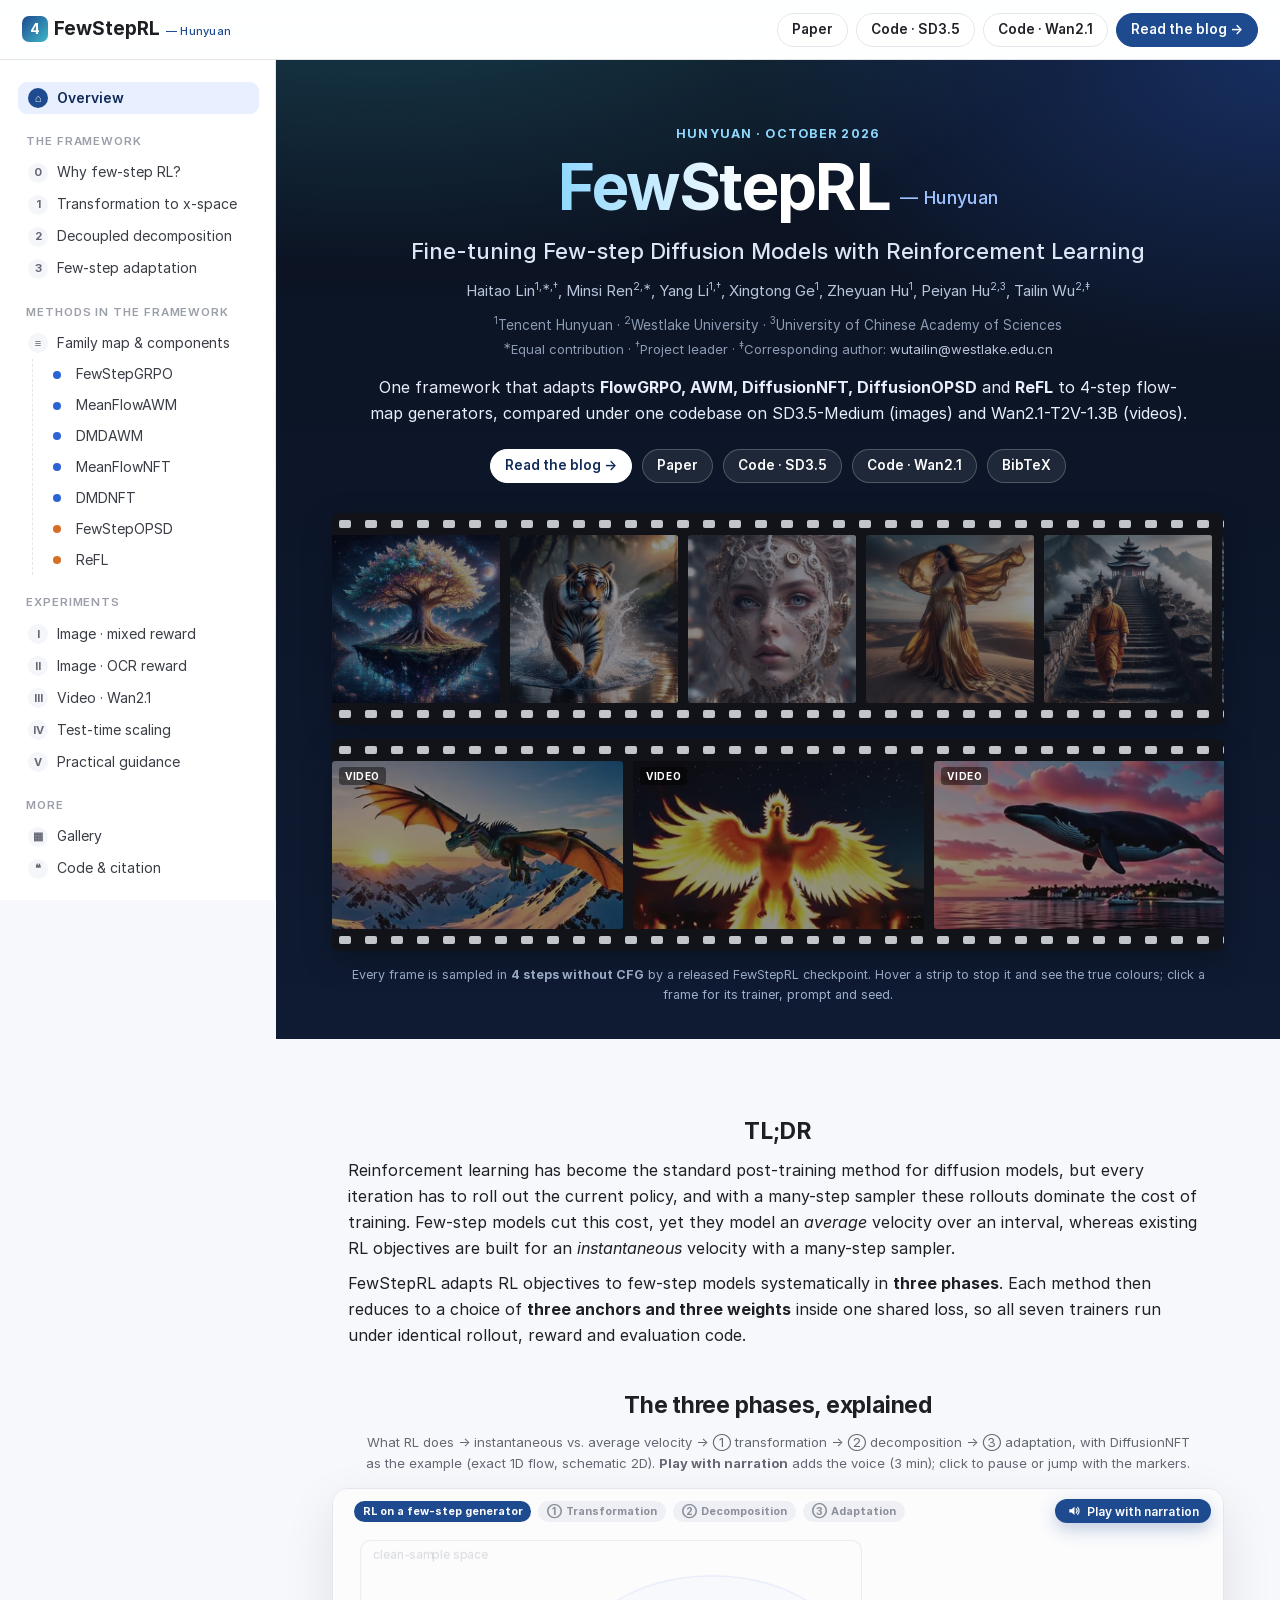
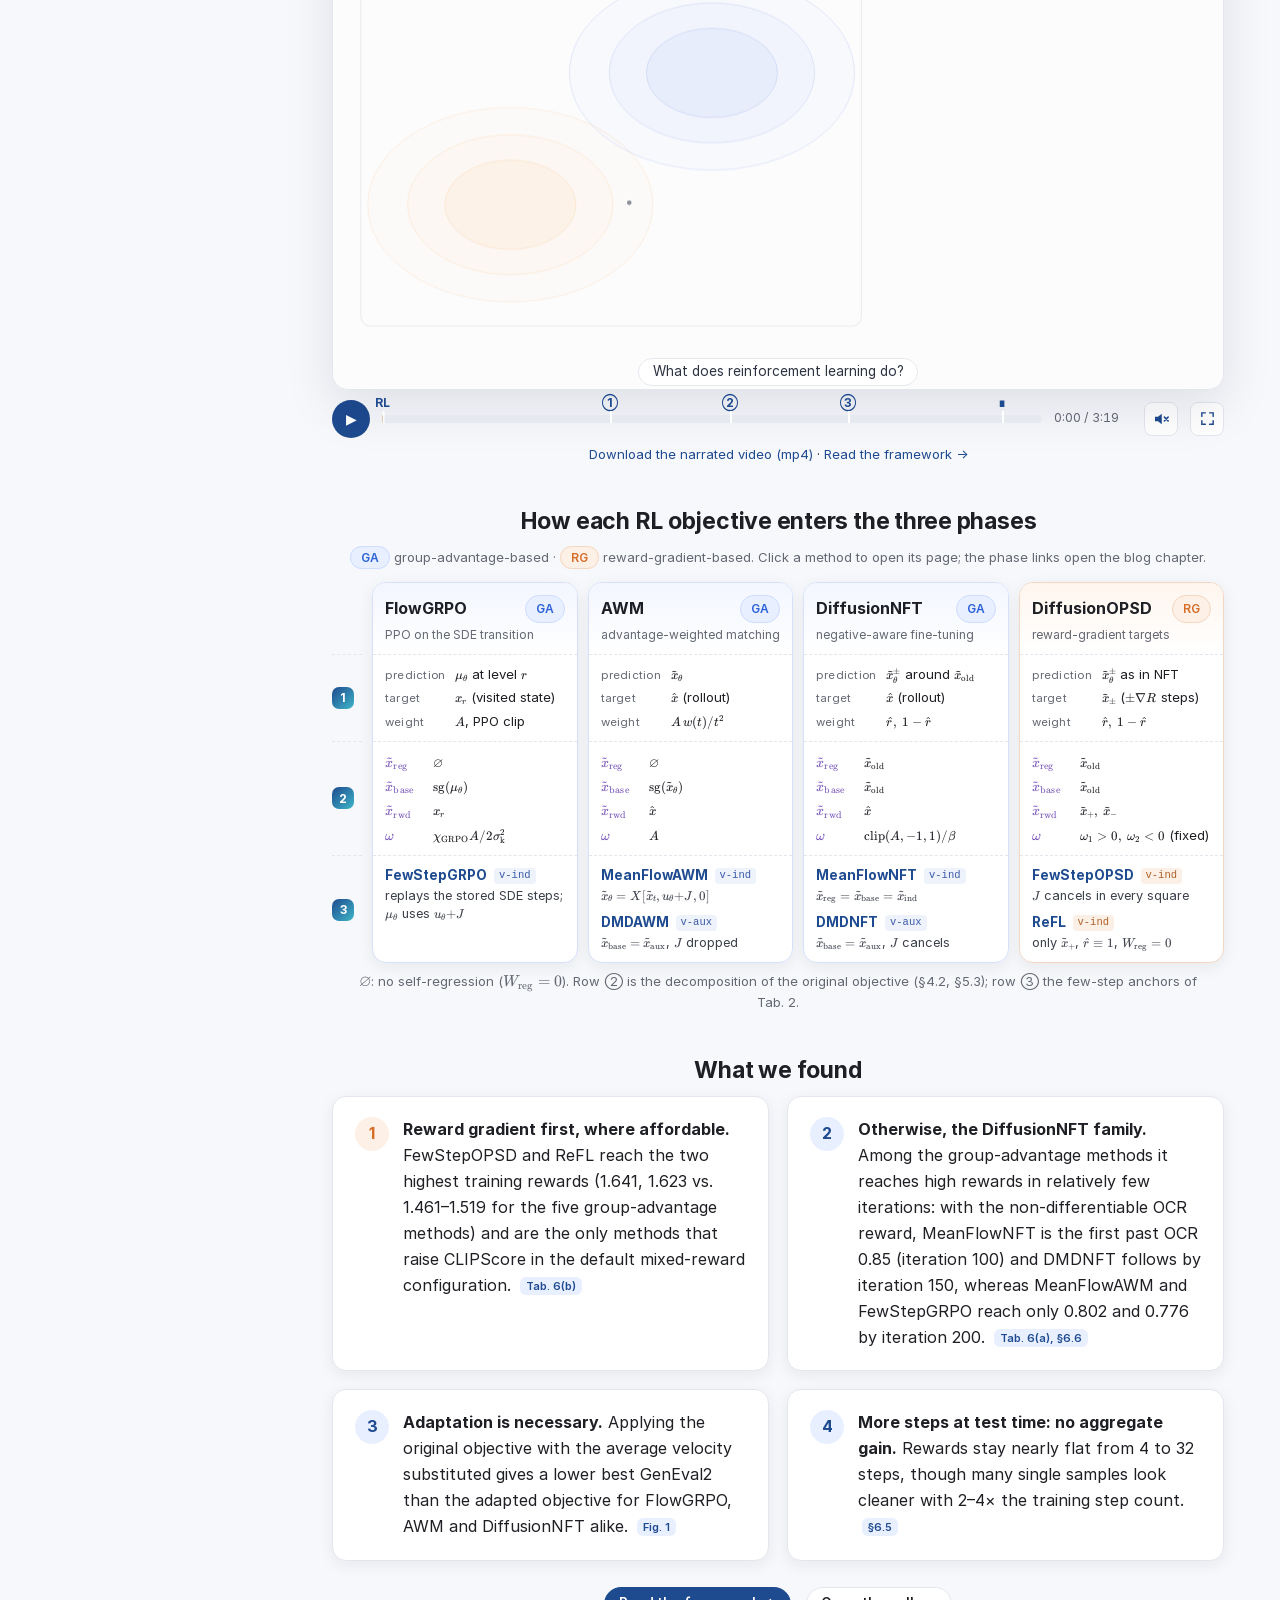
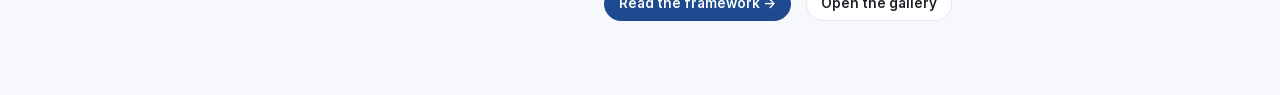
==== commit 1e314724: "Update author list and affiliations; add coming-soon page links Co-authored-by: Cursor <cursoragent@" ====
--- a/index.html
+++ b/index.html
@@ -62,7 +62,7 @@
       <a href="#cite"><span class="num">❝</span>Code &amp; citation</a>
     </div>
   </nav>
-  <p class="side-foot">Group-advantage-based RL <span style="color:var(--grp)">●</span> · reward-gradient-based RL <span style="color:var(--rg)">●</span>. Every number carries its source in the paper.</p>
+  <p class="side-foot">Group-advantage-based RL <span style="color:var(--grp)">●</span> · reward-gradient-based RL <span style="color:var(--rg)">●</span>. </p>
 </aside>
 
 <main id="main">
@@ -73,7 +73,9 @@
     <div class="kicker" style="color:#8fd8ff">Hunyuan · October 2026</div>
     <h1><span class="accent">FewStepRL</span><span class="sig">— Hunyuan</span></h1>
     <p class="subtitle">Fine-tuning Few-step Diffusion Models with Reinforcement Learning</p>
-    <p class="authors">Haitao Lin, Minsi Ren, Yang Li, Xingtong Ge, Zheyuan Hu, Peiyan Hu, Zhiming Ma, Tailin Wu</p>
+    <p class="authors">Haitao Lin<sup>1,∗,†</sup>, Minsi Ren<sup>2,∗</sup>, Yang Li<sup>1,†</sup>, Xingtong Ge<sup>1</sup>, Zheyuan Hu<sup>1</sup>, Peiyan Hu<sup>2,3</sup>, Tailin Wu<sup>2,‡</sup></p>
+    <p class="affils"><sup>1</sup>Tencent Hunyuan · <sup>2</sup>Westlake University · <sup>3</sup>University of Chinese Academy of Sciences<br>
+      <span class="small"><sup>∗</sup>Equal contribution · <sup>†</sup>Project leader · <sup>‡</sup>Corresponding author: <a href="mailto:wutailin@westlake.edu.cn">wutailin@westlake.edu.cn</a></span></p>
     <p class="tagline">One framework that adapts <b>FlowGRPO, AWM, DiffusionNFT, DiffusionOPSD</b> and <b>ReFL</b> to 4&#8209;step flow-map generators,
       compared under one codebase on SD3.5-Medium (images) and Wan2.1-T2V-1.3B (videos).</p>
     <div class="cta">
@@ -600,7 +602,7 @@
   <pre class="bib" id="bibtex">@misc{lin2026fewsteprl,
   title  = {FewStepRL: Fine-tuning Few-step Diffusion Models with Reinforcement Learning},
   author = {Lin, Haitao and Ren, Minsi and Li, Yang and Ge, Xingtong and
-            Hu, Zheyuan and Hu, Peiyan and Ma, Zhiming and Wu, Tailin},
+            Hu, Zheyuan and Hu, Peiyan and Wu, Tailin},
   year   = {2026}
 }</pre>
   <button class="btn" id="copy-bib">Copy BibTeX</button>
--- a/css/style.css
+++ b/css/style.css
@@ -145,6 +145,9 @@
 .hero h1 .sig { font-size: 18px; font-weight: 500; letter-spacing: .02em; color: #9fc3ff; margin-left: 10px; vertical-align: 6px; }
 .hero .subtitle { font-size: 22px; font-weight: 500; color: #dce6f7; margin: 14px 0 8px; }
 .hero .authors { font-size: 15px; color: #b8c5dc; max-width: 900px; }
+.hero .authors sup, .hero .affils sup { font-size: 10px; }
+.hero .affils { margin: 2px 0 0; font-size: 13.5px; color: #8d9bb5; max-width: 900px; }
+.hero .affils a { color: #b8c5dc; }
 .hero .tagline { margin: 14px 0 0; font-size: 16px; color: #e8eefb; max-width: 1120px; text-wrap: balance; }
 .hero .cta { display: flex; flex-wrap: wrap; gap: 10px; margin: 22px 0 30px; }
 .hero .btn { background: rgba(255, 255, 255, .08); color: #fff; border-color: rgba(255, 255, 255, .22); }
@@ -395,7 +398,7 @@
 
 /* ---------- overview: centred layout ---------- */
 .hero { text-align: center; }
-.hero .authors, .hero .tagline { margin-left: auto; margin-right: auto; }
+.hero .authors, .hero .affils, .hero .tagline { margin-left: auto; margin-right: auto; }
 .hero .cta { justify-content: center; }
 .hero h1 .sig { display: inline-block; }
 .home-body { margin: 0 auto; max-width: 1180px; }
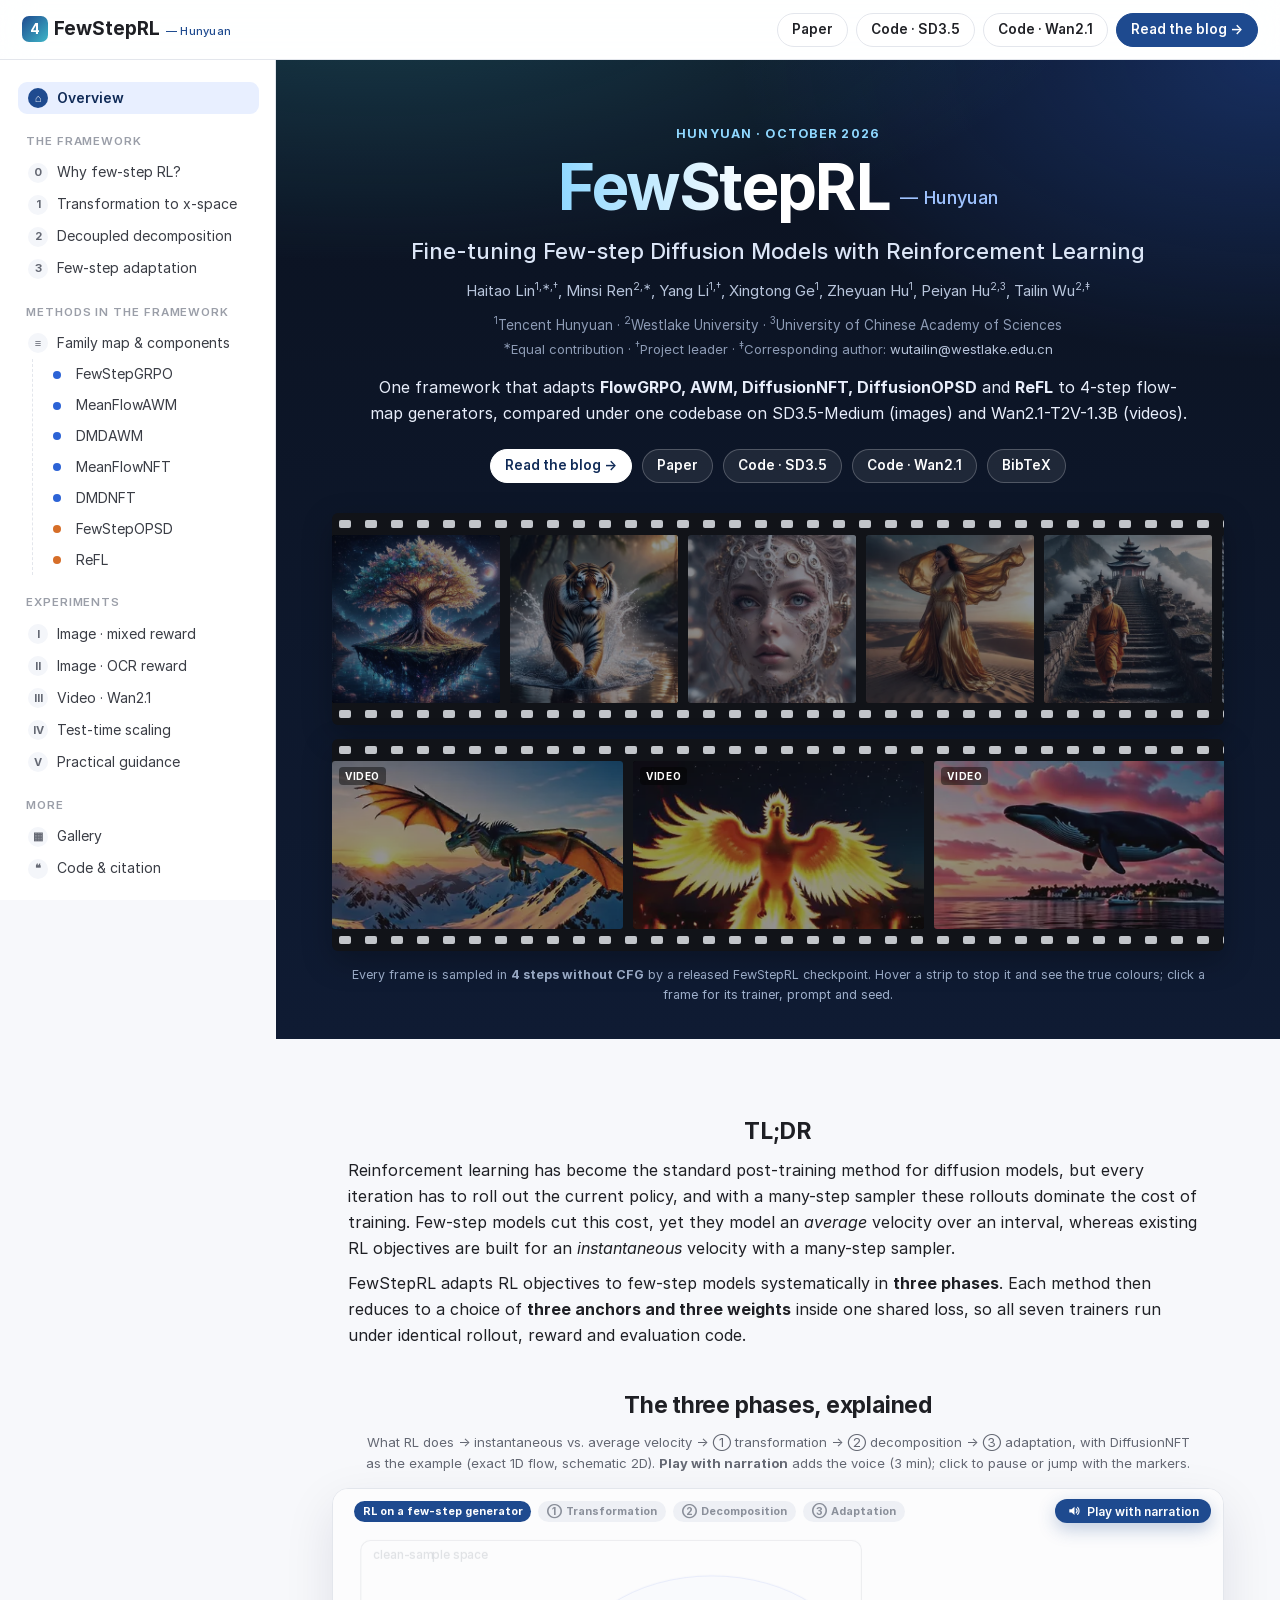
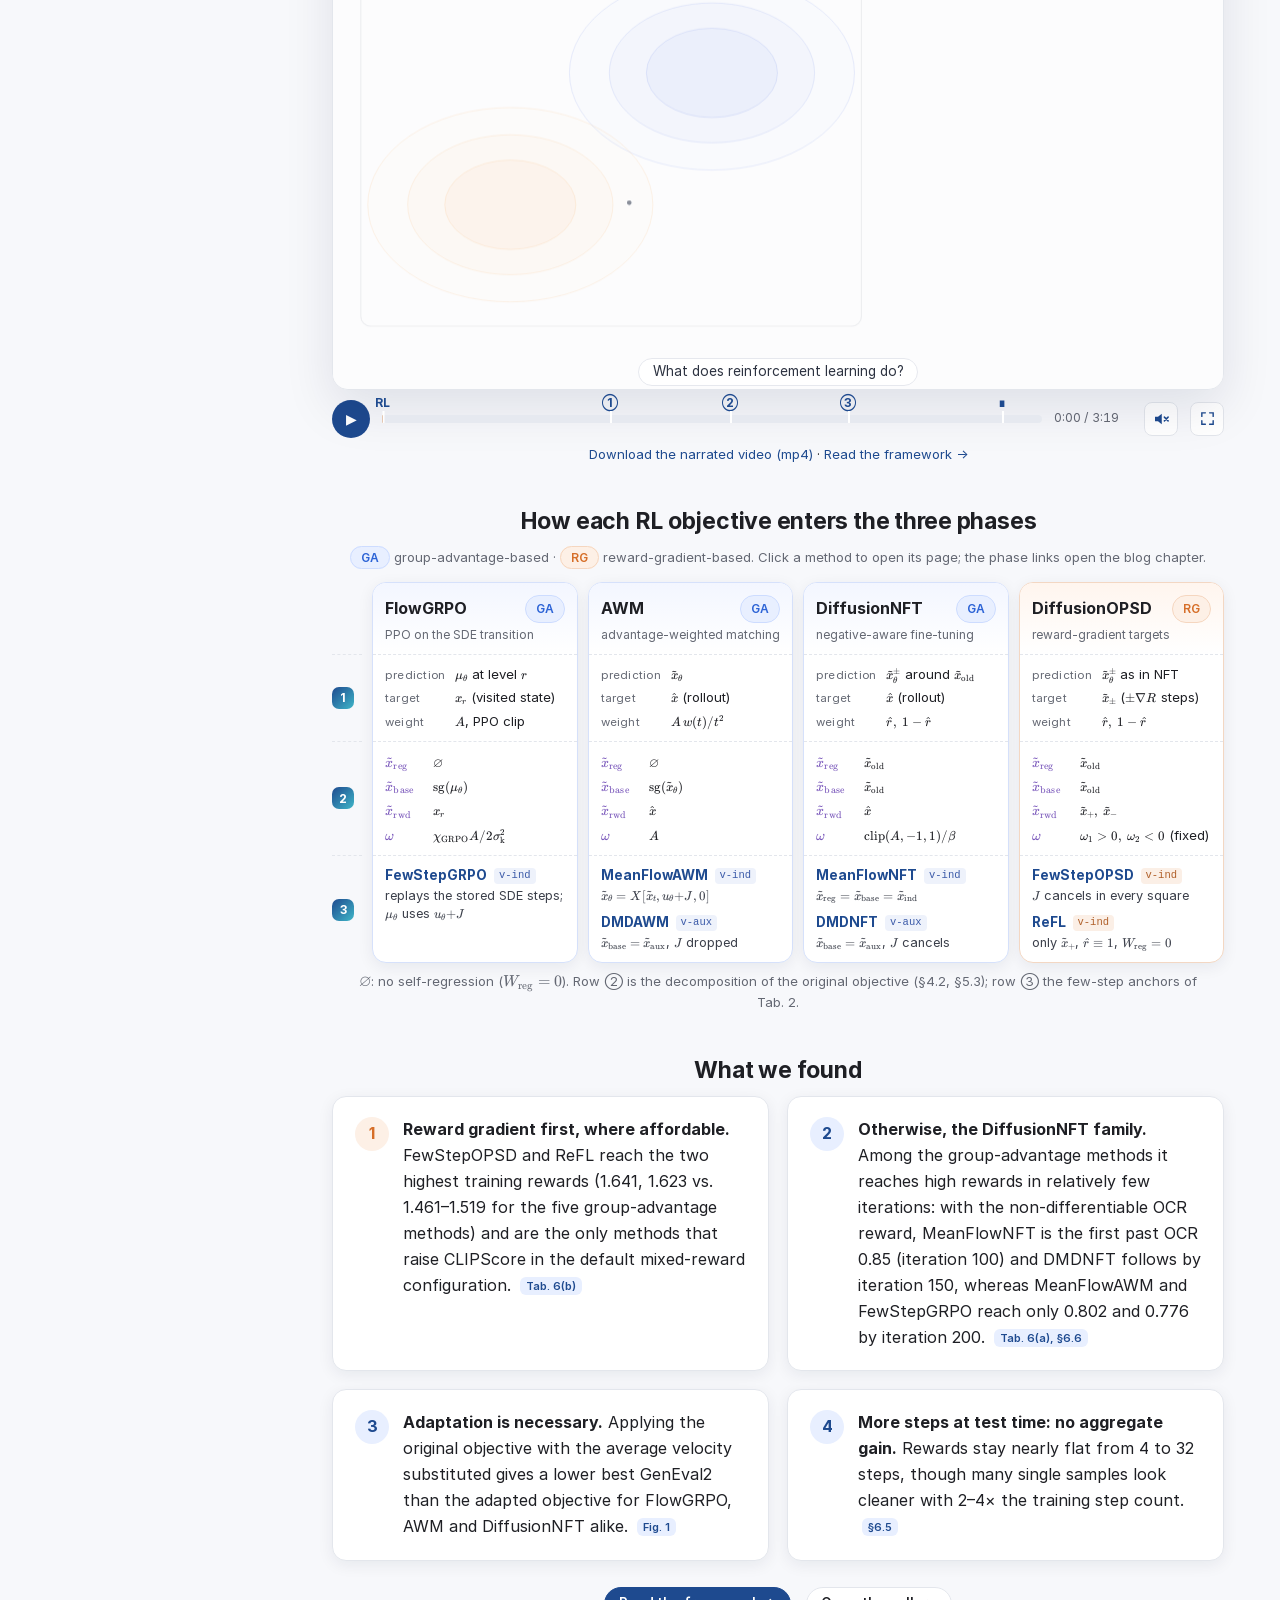
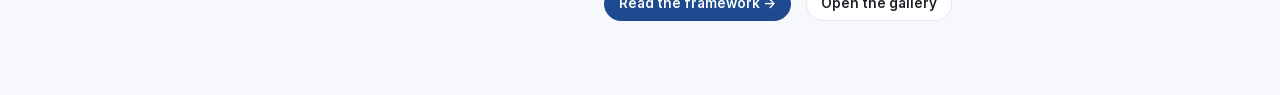
==== commit 26fd3690: "Rename arm to trial Co-authored-by: Cursor <cursoragent@cursor.com>" ====
--- a/index.html
+++ b/index.html
@@ -597,7 +597,7 @@
       <tr class="rg"><td>ReFL</td><td><code>reflmx_mix</code> · 400</td><td>— (no gradient)</td><td><code>reflmx</code> · 250</td></tr>
       <tr class="base"><td>original objectives<span class="muted small"> (Fig. 1 baselines)</span></td><td><code>flowgrpo_mix</code>, <code>awm_mix</code>, <code>nft_mix</code> · 400</td><td>—</td><td>—</td></tr>
     </tbody></table></div>
-  <p class="note">Each entry is <code>checkpoints/&lt;arm&gt;/checkpoint-&lt;step&gt;/generator_ema.pt</code> (EMA Stage-3 LoRA, <a href="coming-soon.html">coming soon</a> on Hugging Face; SHA-256 in <code>checkpoints/SHA256SUMS</code>) in the repository named in the column header. Image LoRAs (≈ 43 MB) apply on top of SD3.5-Medium + the AnyFlow Stage-1/2 LoRAs; the DMD auxiliary velocity networks are in <code>checkpoints/aux_vel</code>. Video LoRAs (≈ 93 MB) apply on top of AnyFlow-Wan2.1-T2V-1.3B (non-commercial licence) and are all at iteration 250, the iteration of Tab. 8. The paper's image tables report fixed iterations (400 for mixed reward, ≤ 200 for OCR). Every sample on this page comes from these checkpoints.</p>
+  <p class="note">Each entry is <code>checkpoints/&lt;trial&gt;/checkpoint-&lt;step&gt;/generator_ema.pt</code> (EMA Stage-3 LoRA, <a href="coming-soon.html">coming soon</a> on Hugging Face; SHA-256 in <code>checkpoints/SHA256SUMS</code>) in the repository named in the column header. Image LoRAs (≈ 43 MB) apply on top of SD3.5-Medium + the AnyFlow Stage-1/2 LoRAs; the DMD auxiliary velocity networks are in <code>checkpoints/aux_vel</code>. Video LoRAs (≈ 93 MB) apply on top of AnyFlow-Wan2.1-T2V-1.3B (non-commercial licence) and are all at iteration 250, the iteration of Tab. 8. The paper's image tables report fixed iterations (400 for mixed reward, ≤ 200 for OCR). Every sample on this page comes from these checkpoints.</p>
   <h2>BibTeX</h2>
   <pre class="bib" id="bibtex">@misc{lin2026fewsteprl,
   title  = {FewStepRL: Fine-tuning Few-step Diffusion Models with Reinforcement Learning},
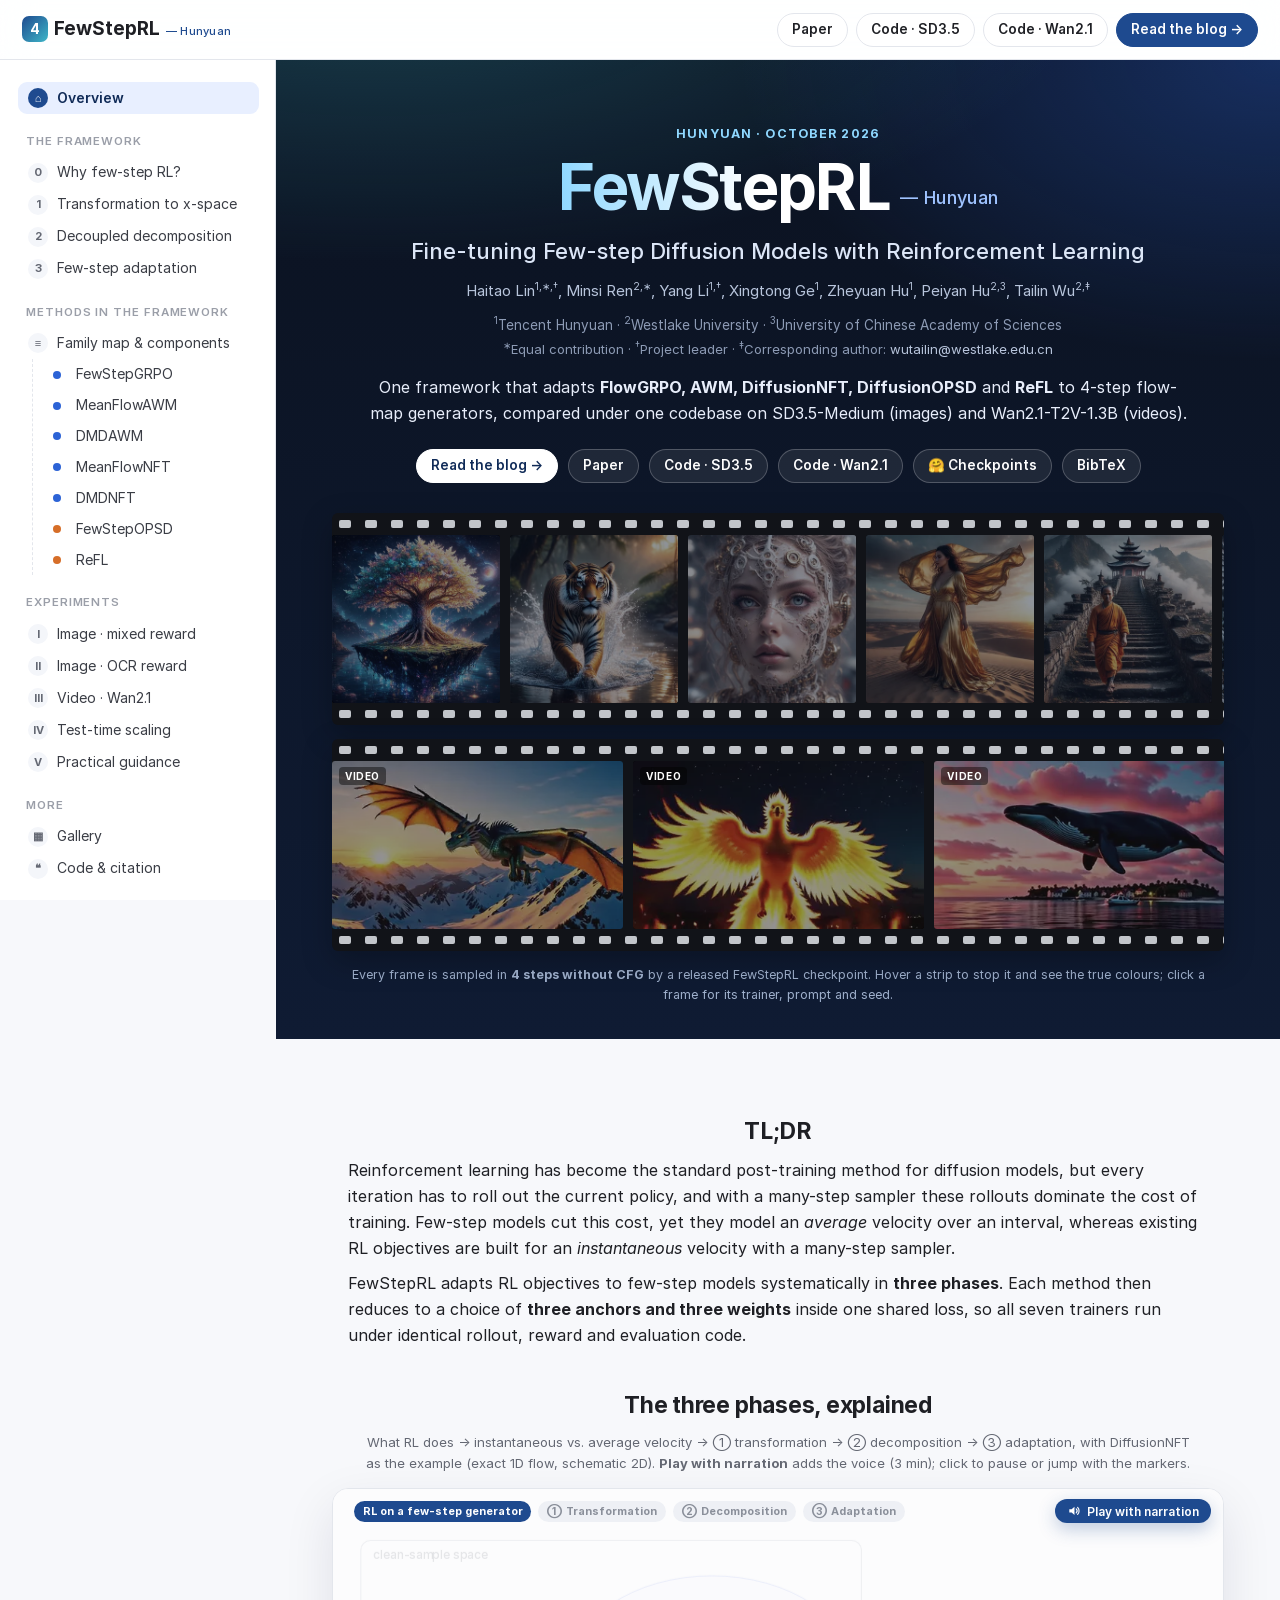
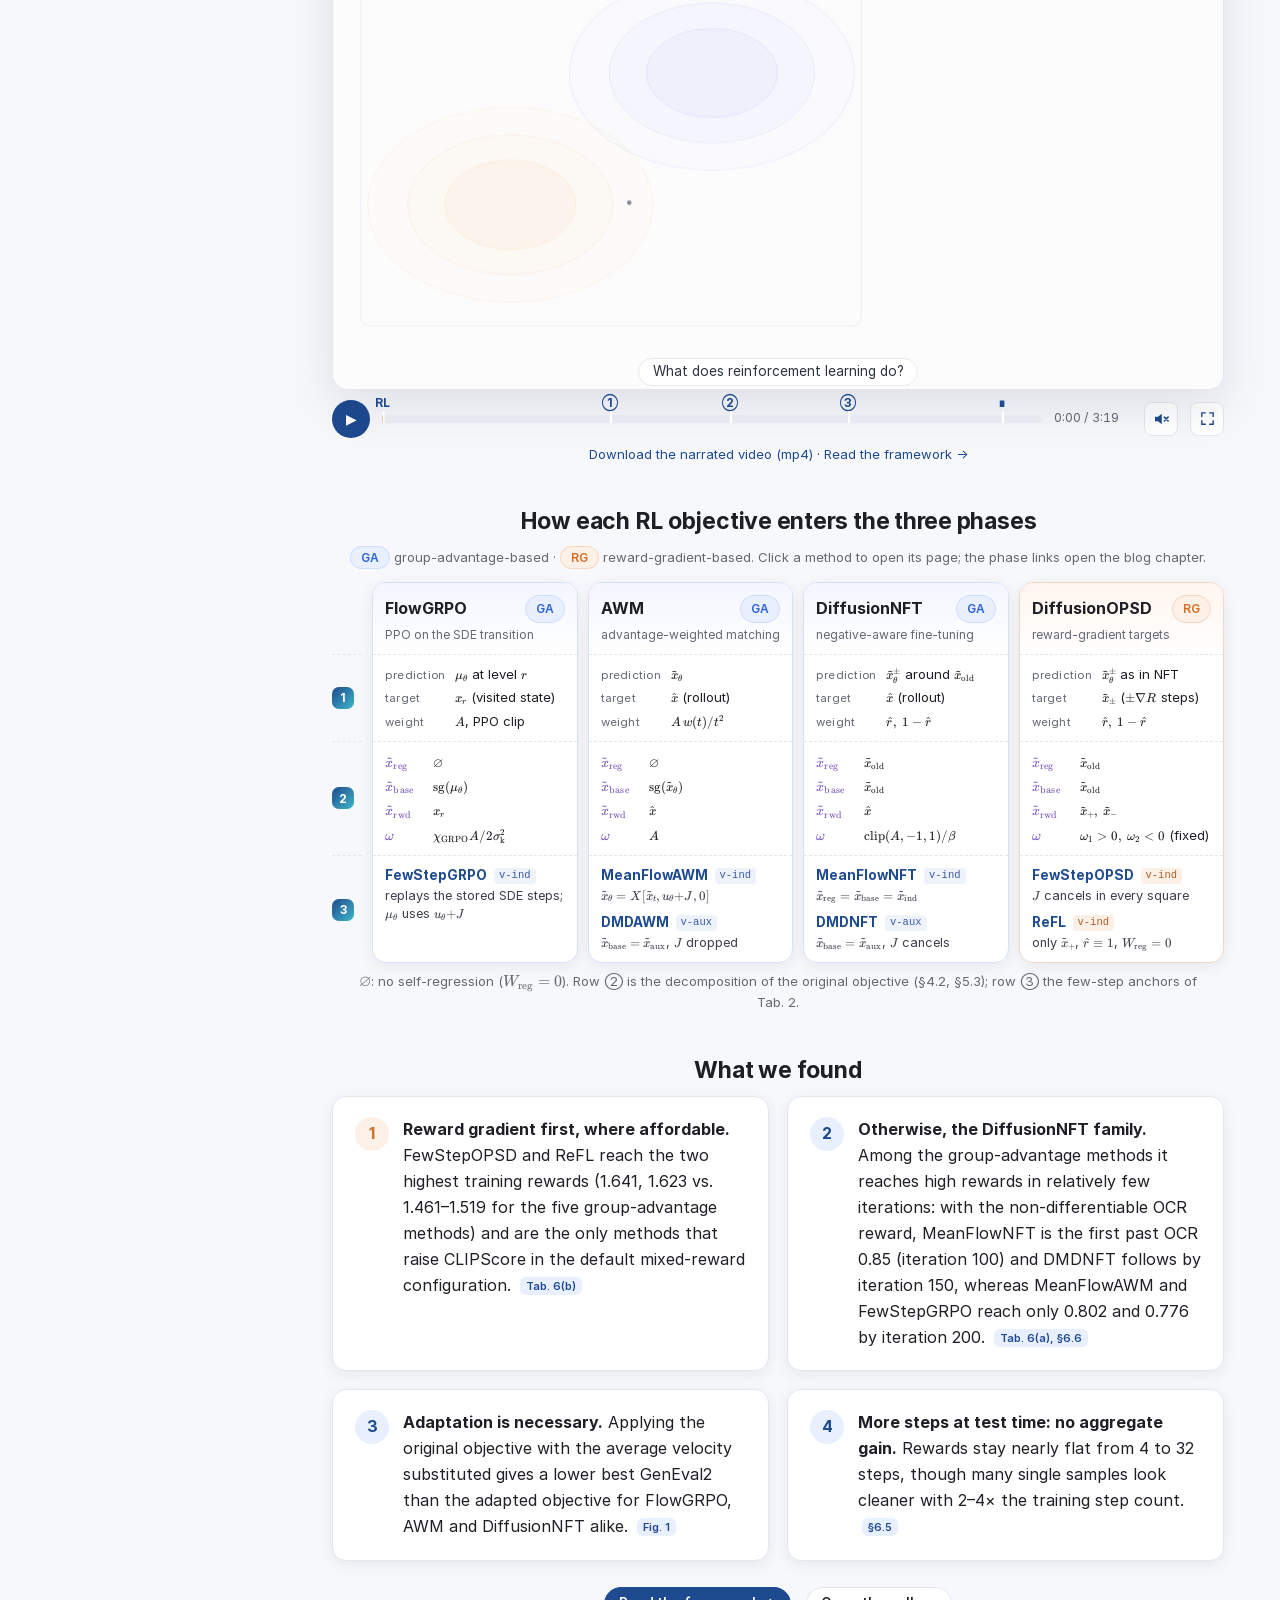
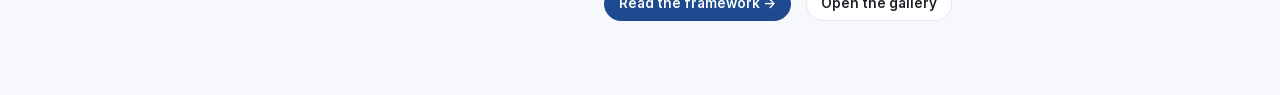
==== commit 5f77f6fa: "Link arXiv paper, GitHub code and Hugging Face checkpoints Co-authored-by: Cursor <cursoragent@curso" ====
--- a/index.html
+++ b/index.html
@@ -16,9 +16,9 @@
   <a class="brand" href="#home"><span class="logo" aria-hidden="true"></span>FewStepRL <span class="sig">— Hunyuan</span></a>
   <span class="spacer"></span>
   <nav class="links">
-    <a class="btn" href="#cite" data-todo="paper-url">Paper</a>
-    <a class="btn" href="coming-soon.html" data-todo="sd35-url">Code · SD3.5</a>
-    <a class="btn" href="coming-soon.html" data-todo="wan-url">Code · Wan2.1</a>
+    <a class="btn" href="https://arxiv.org/abs/2611.08240">Paper</a>
+    <a class="btn" href="https://github.com/EDAPINENUT/fewsteprl-sd35">Code · SD3.5</a>
+    <a class="btn" href="https://github.com/EDAPINENUT/fewsteprl-wan21">Code · Wan2.1</a>
     <a class="btn solid" href="#framework">Read the blog →</a>
   </nav>
 </header>
@@ -80,9 +80,10 @@
       compared under one codebase on SD3.5-Medium (images) and Wan2.1-T2V-1.3B (videos).</p>
     <div class="cta">
       <a class="btn solid" href="#framework">Read the blog →</a>
-      <a class="btn" href="#cite" data-todo="paper-url">Paper</a>
-      <a class="btn" href="coming-soon.html" data-todo="sd35-url">Code · SD3.5</a>
-      <a class="btn" href="coming-soon.html" data-todo="wan-url">Code · Wan2.1</a>
+      <a class="btn" href="https://arxiv.org/abs/2611.08240">Paper</a>
+      <a class="btn" href="https://github.com/EDAPINENUT/fewsteprl-sd35">Code · SD3.5</a>
+      <a class="btn" href="https://github.com/EDAPINENUT/fewsteprl-wan21">Code · Wan2.1</a>
+      <a class="btn" href="#cite">🤗 Checkpoints</a>
       <a class="btn" href="#cite">BibTeX</a>
     </div>
     <div class="filmstrip" data-film="images-a" style="--dur:110s"></div>
@@ -576,12 +577,12 @@
 python inference.py scripts/eval/configs/sample_sd35m_fewstep.yaml \
   --prompt "..." --override num_stages=3 \
   stage3_lora_path=checkpoints/meanflownft_mix/checkpoint-400/generator_ema.pt</pre>
-      <a class="btn" href="coming-soon.html" data-todo="sd35-url">Repository (coming soon)</a></div>
+      <a class="btn" href="https://github.com/EDAPINENUT/fewsteprl-sd35">GitHub repository</a> <a class="btn" href="https://huggingface.co/Delcher/fewsteprl-sd35">🤗 Checkpoints</a></div>
     <div class="card"><h3 style="margin-top:0">fewsteprl-wan21</h3><p>Video code: AnyFlow-Wan2.1-T2V-1.3B; HPSv3 + VideoAlign rewards; VBench evaluation; seven released checkpoints at iteration 250.</p>
       <pre class="code">python inference.py scripts/eval/configs/sample_wan.yaml \
   --prompt "..." --override mode=meanflow_nft \
   meanflow_nft_path=checkpoints/dmdnft/checkpoint-250/generator_ema.pt</pre>
-      <a class="btn" href="coming-soon.html" data-todo="wan-url">Repository (coming soon)</a></div>
+      <a class="btn" href="https://github.com/EDAPINENUT/fewsteprl-wan21">GitHub repository</a> <a class="btn" href="https://huggingface.co/Delcher/fewsteprl-wan21">🤗 Checkpoints</a></div>
   </div>
   <h2>Released checkpoints</h2>
   <div class="table-wrap"><table class="data ckpts">
@@ -597,13 +598,14 @@
       <tr class="rg"><td>ReFL</td><td><code>reflmx_mix</code> · 400</td><td>— (no gradient)</td><td><code>reflmx</code> · 250</td></tr>
       <tr class="base"><td>original objectives<span class="muted small"> (Fig. 1 baselines)</span></td><td><code>flowgrpo_mix</code>, <code>awm_mix</code>, <code>nft_mix</code> · 400</td><td>—</td><td>—</td></tr>
     </tbody></table></div>
-  <p class="note">Each entry is <code>checkpoints/&lt;trial&gt;/checkpoint-&lt;step&gt;/generator_ema.pt</code> (EMA Stage-3 LoRA, <a href="coming-soon.html">coming soon</a> on Hugging Face; SHA-256 in <code>checkpoints/SHA256SUMS</code>) in the repository named in the column header. Image LoRAs (≈ 43 MB) apply on top of SD3.5-Medium + the AnyFlow Stage-1/2 LoRAs; the DMD auxiliary velocity networks are in <code>checkpoints/aux_vel</code>. Video LoRAs (≈ 93 MB) apply on top of AnyFlow-Wan2.1-T2V-1.3B (non-commercial licence) and are all at iteration 250, the iteration of Tab. 8. The paper's image tables report fixed iterations (400 for mixed reward, ≤ 200 for OCR). Every sample on this page comes from these checkpoints.</p>
+  <p class="note">Each entry is <code>checkpoints/&lt;trial&gt;/checkpoint-&lt;step&gt;/generator_ema.pt</code> (EMA Stage-3 LoRA; SHA-256 in <code>checkpoints/SHA256SUMS</code>) in the Hugging Face repository of the column: <a href="https://huggingface.co/Delcher/fewsteprl-sd35">Delcher/fewsteprl-sd35</a> (images) or <a href="https://huggingface.co/Delcher/fewsteprl-wan21">Delcher/fewsteprl-wan21</a> (videos). Image LoRAs (≈ 43 MB) apply on top of SD3.5-Medium + the AnyFlow Stage-1/2 LoRAs; the DMD auxiliary velocity networks are in <code>checkpoints/aux_vel</code>. Video LoRAs (≈ 93 MB) apply on top of AnyFlow-Wan2.1-T2V-1.3B (non-commercial licence) and are all at iteration 250, the iteration of Tab. 8. The paper's image tables report fixed iterations (400 for mixed reward, ≤ 200 for OCR). Every sample on this page comes from these checkpoints.</p>
   <h2>BibTeX</h2>
-  <pre class="bib" id="bibtex">@misc{lin2026fewsteprl,
-  title  = {FewStepRL: Fine-tuning Few-step Diffusion Models with Reinforcement Learning},
-  author = {Lin, Haitao and Ren, Minsi and Li, Yang and Ge, Xingtong and
-            Hu, Zheyuan and Hu, Peiyan and Wu, Tailin},
-  year   = {2026}
+  <pre class="bib" id="bibtex">@article{lin2026fewsteprl,
+  title   = {FewStepRL: Fine-tuning Few-step Diffusion Models with Reinforcement Learning},
+  author  = {Lin, Haitao and Ren, Minsi and Li, Yang and Ge, Xingtong and
+             Hu, Zheyuan and Hu, Peiyan and Wu, Tailin},
+  journal = {arXiv preprint arXiv:2611.08240},
+  year    = {2026}
 }</pre>
   <button class="btn" id="copy-bib">Copy BibTeX</button>
   <h2>Acknowledgements</h2>
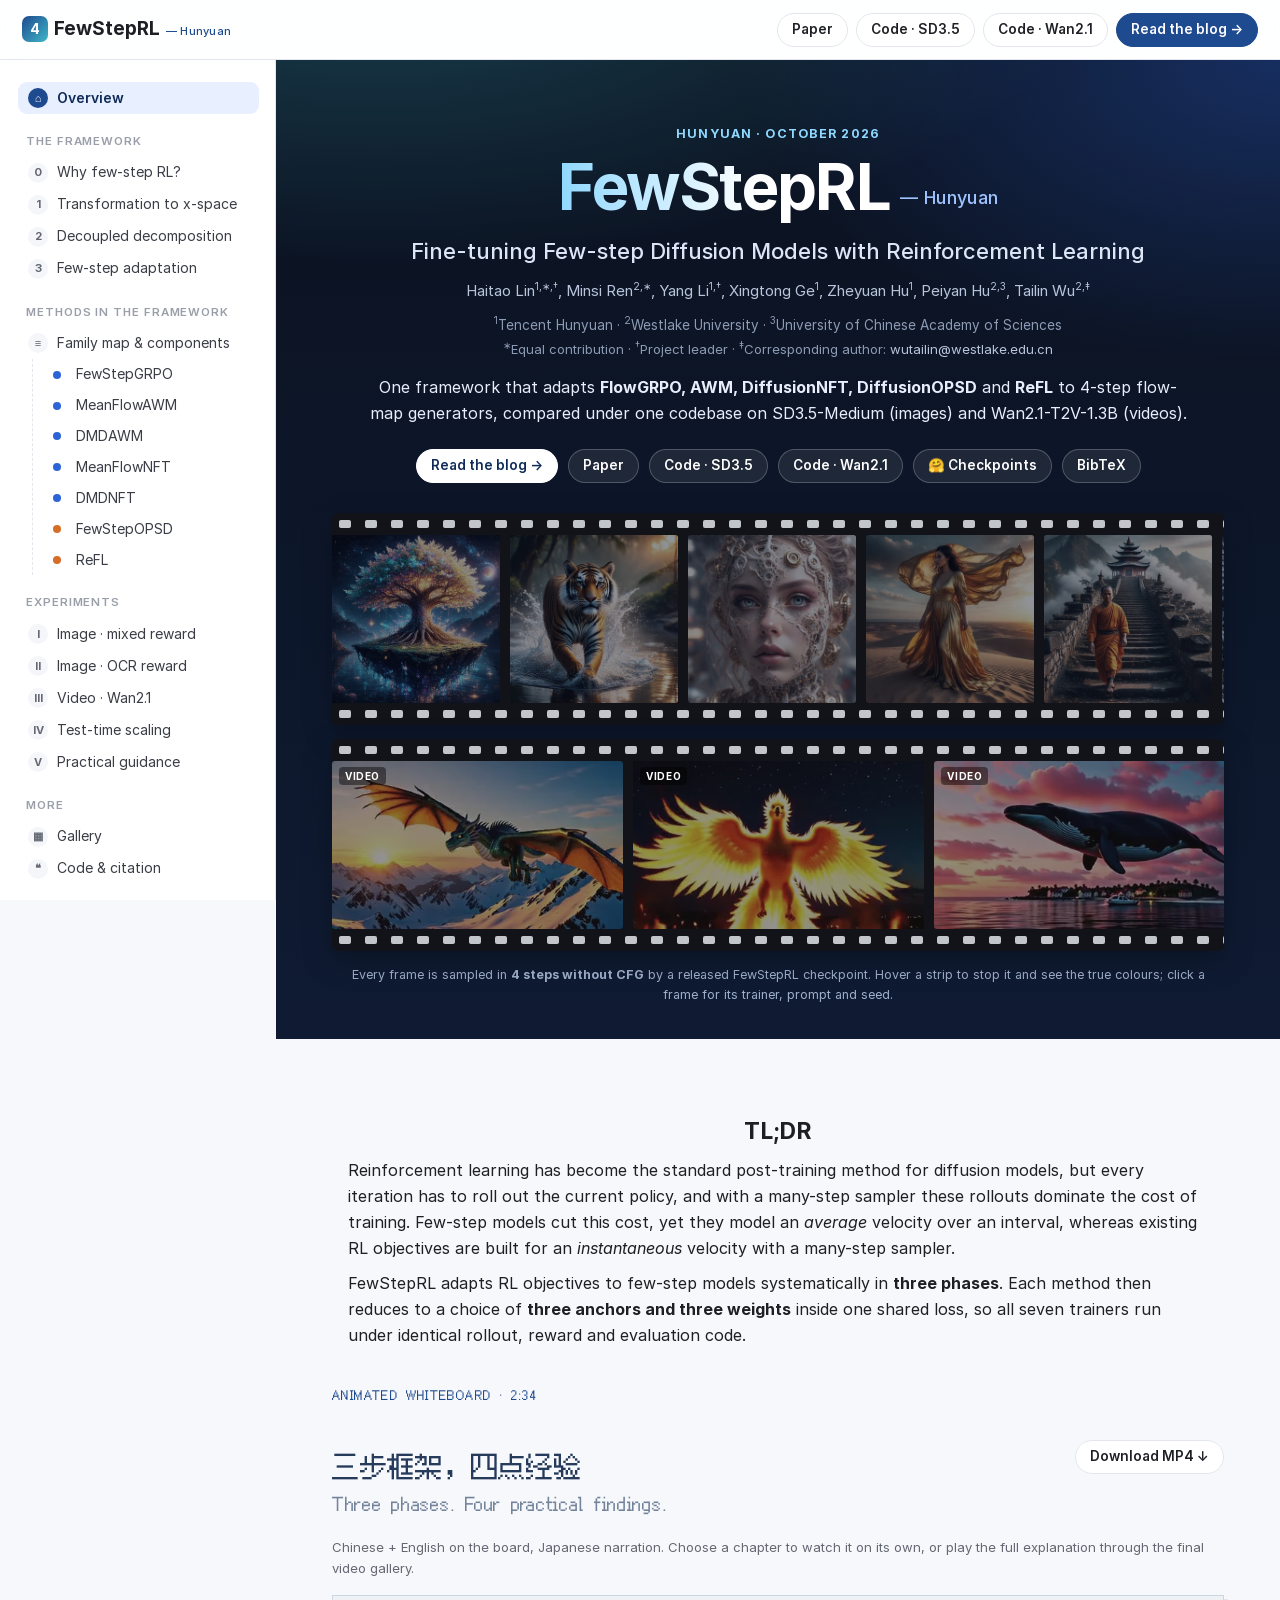
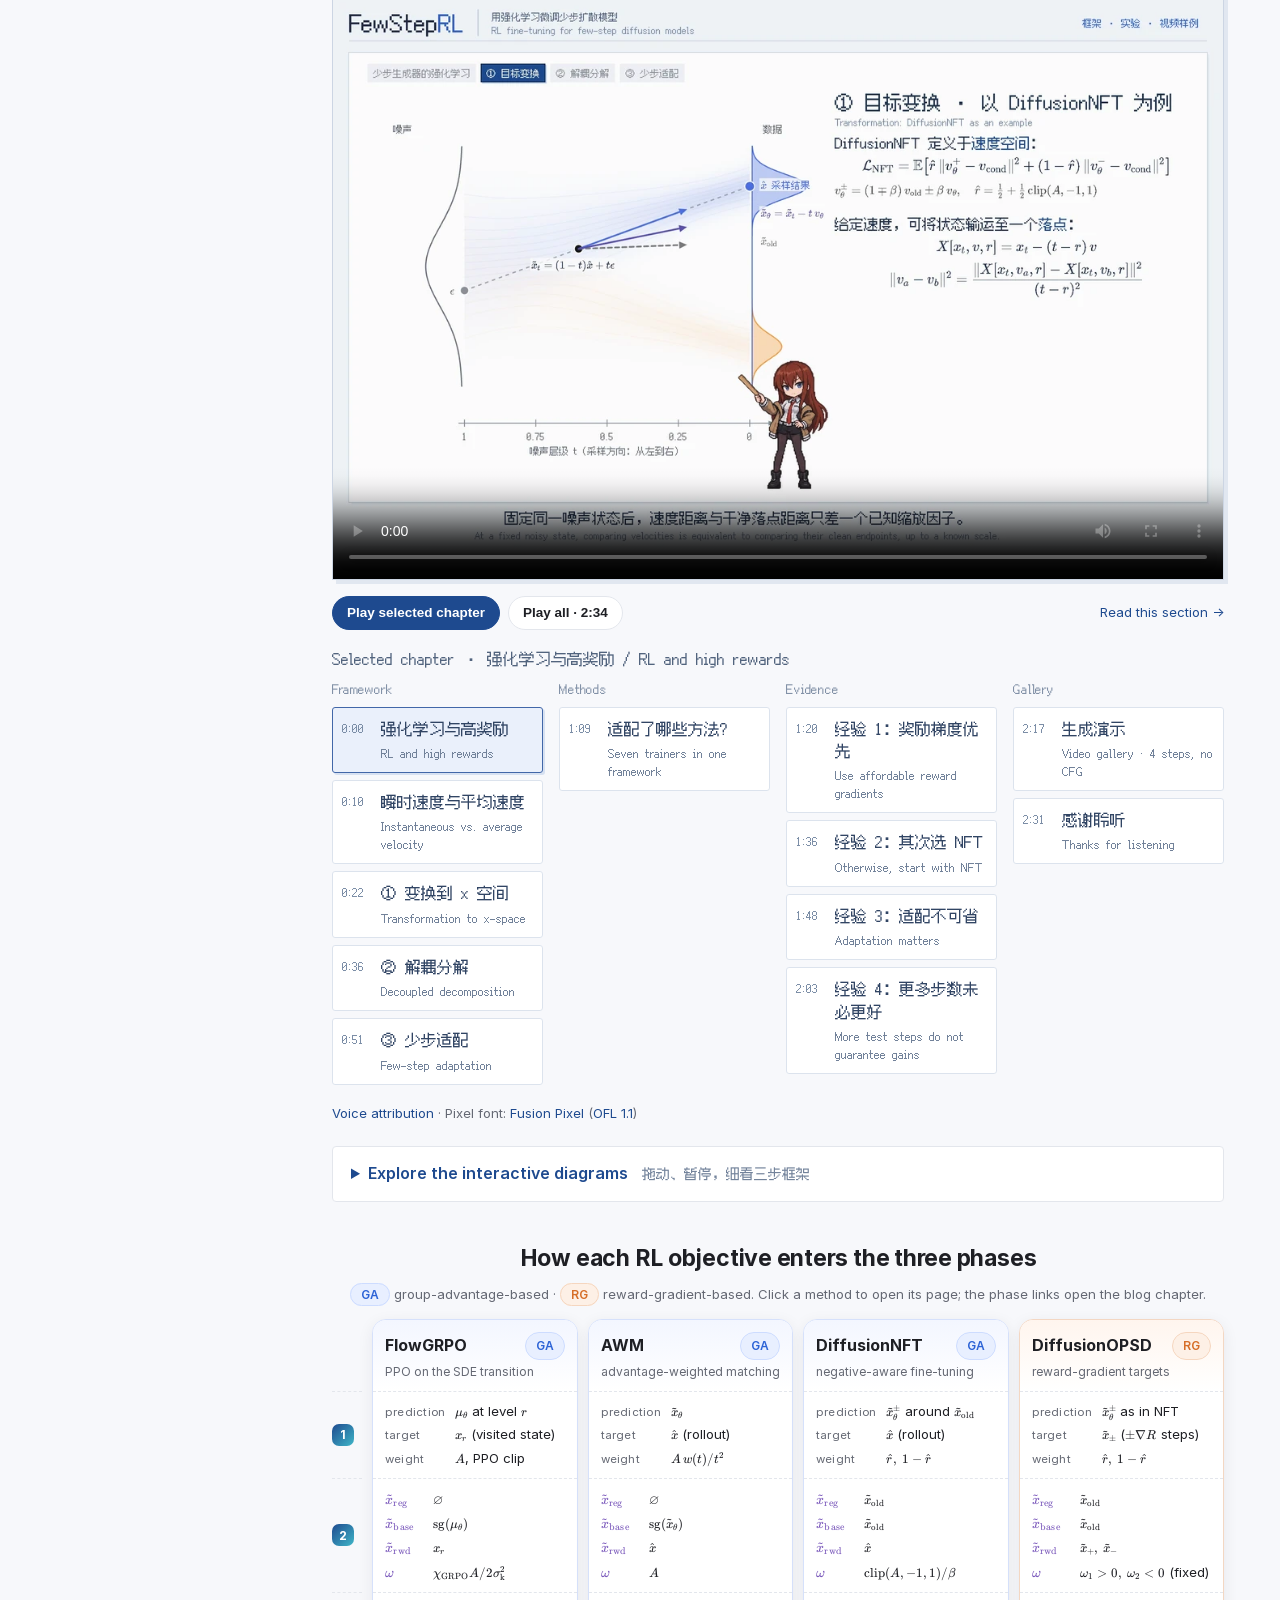
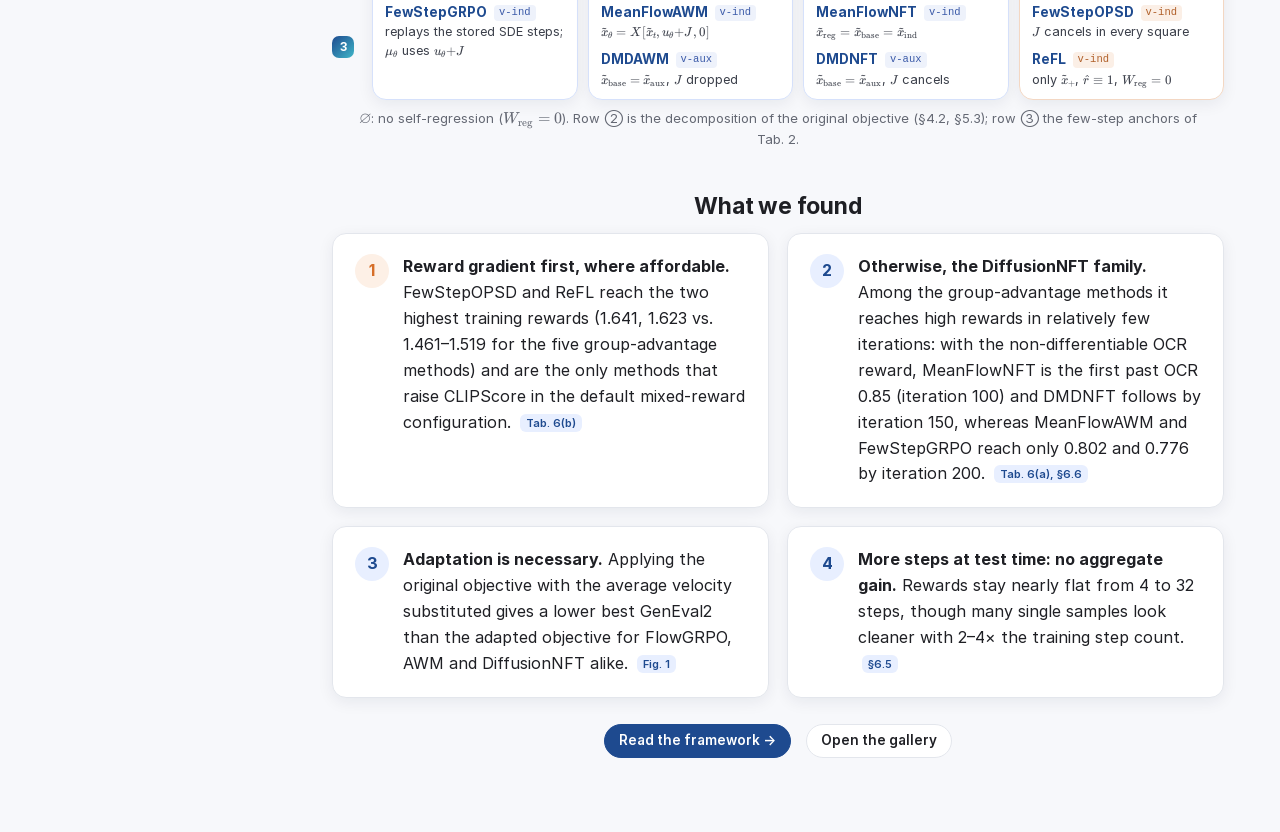
==== commit 2a41a7f5: "Add chaptered pixel whiteboard explainer and animated article presenter" ====
--- a/index.html
+++ b/index.html
@@ -8,8 +8,9 @@
 <meta name="description" content="FewStepRL adapts RL objectives (FlowGRPO, AWM, DiffusionNFT, DiffusionOPSD, ReFL) to few-step flow-map generators in three phases: transformation, decomposition, adaptation.">
 <link rel="stylesheet" href="vendor/katex/katex.min.css">
 <link rel="stylesheet" href="css/style.css">
+<link rel="stylesheet" href="css/whiteboard.css">
 </head>
-<body>
+<body class="pixel-whiteboard-site">
 
 <header class="topbar">
   <button class="btn menu-toggle" id="menu-toggle" aria-label="Open contents">☰</button>
@@ -98,10 +99,34 @@
       <p>FewStepRL adapts RL objectives to few-step models systematically in <b>three phases</b>. Each method then reduces to a choice of <b>three anchors and three weights</b> inside one shared loss, so all seven trainers run under identical rollout, reward and evaluation code.</p>
     </div>
 
-    <h2 class="center">The three phases, explained</h2>
-    <p class="center note xp-intro">What RL does → instantaneous vs. average velocity → ① transformation → ② decomposition → ③ adaptation, with DiffusionNFT as the example (exact 1D flow, schematic 2D). <b>Play with narration</b> adds the voice (3&nbsp;min); click to pause or jump with the markers.</p>
-    <div class="explainer" data-explainer></div>
-    <p class="center small" style="margin-top:6px"><a href="assets/video/explainer.mp4" download>Download the narrated video (mp4)</a> · <a href="#framework">Read the framework →</a></p>
+    <section class="whiteboard-story" aria-labelledby="whiteboard-title" data-whiteboard>
+      <div class="whiteboard-heading">
+        <div><p class="whiteboard-eyebrow">ANIMATED WHITEBOARD · 2:34</p><h2 id="whiteboard-title">三步框架，四点经验<span>Three phases. Four practical findings.</span></h2></div>
+        <a class="btn" href="assets/video/whiteboard-explainer.mp4" download>Download MP4 ↓</a>
+      </div>
+      <p class="note">Chinese + English on the board, Japanese narration. Choose a chapter to watch it on its own, or play the full explanation through the final video gallery.</p>
+      <div class="whiteboard-screen">
+        <video id="whiteboard-video" controls playsinline preload="metadata" poster="assets/video/whiteboard-poster.webp" aria-label="FewStepRL animated whiteboard explanation">
+          <source src="assets/video/whiteboard-explainer.mp4" type="video/mp4">
+          <track kind="chapters" src="assets/video/whiteboard-chapters.vtt" srclang="en" label="Chapters">
+          <track kind="subtitles" src="assets/video/whiteboard-en.vtt" srclang="en" label="English">
+          <track kind="subtitles" src="assets/video/whiteboard-zh.vtt" srclang="zh" label="中文">
+          <p><a href="assets/video/whiteboard-explainer.mp4">Download the explanation</a> to watch it in your video player.</p>
+        </video>
+      </div>
+      <div class="whiteboard-actions">
+        <div class="whiteboard-play-actions"><button class="btn solid" type="button" data-play-chapter>Play selected chapter</button><button class="btn" type="button" data-play-all>Play all · 2:34</button></div>
+        <a class="whiteboard-related" href="#framework" data-chapter-related>Read this section →</a>
+      </div>
+      <p class="whiteboard-current" data-chapter-current aria-live="polite">Loading chapters…</p>
+      <nav class="whiteboard-chapters" aria-label="Whiteboard video chapters" data-whiteboard-chapters></nav>
+      <p class="whiteboard-credits small"><a href="assets/video/whiteboard-voice-attribution.txt">Voice attribution</a> · Pixel font: <a href="https://github.com/TakWolf/fusion-pixel-font">Fusion Pixel</a> (<a href="fonts/FusionPixel-LICENSE.txt">OFL 1.1</a>)</p>
+    </section>
+    <details class="whiteboard-interactive">
+      <summary>Explore the interactive diagrams <span>拖动、暂停，细看三步框架</span></summary>
+      <p class="note xp-intro">What RL does → instantaneous vs. average velocity → ① transformation → ② decomposition → ③ adaptation, with DiffusionNFT as the example (exact 1D flow, schematic 2D). Pause or jump between the markers to examine the formulas.</p>
+      <div class="explainer" data-explainer></div>
+    </details>
 
     <h2 class="center">How each RL objective enters the three phases</h2>
     <p class="center note"><span class="badge sm grp">GA</span> group-advantage-based · <span class="badge sm rg">RG</span> reward-gradient-based. Click a method to open its page; the phase links open the blog chapter.</p>
@@ -152,6 +177,7 @@
 <section class="page" id="p-framework" data-title="Why few-step RL?">
   <div class="kicker">The framework · 0</div>
   <h1>Why few-step RL needs a framework</h1>
+  <a class="whiteboard-watch" href="#home" data-watch-chapter="velocity"><span aria-hidden="true">▶</span> Watch this chapter <span lang="zh">分段白板讲解</span></a>
   <p class="lead">RL rollouts dominate the cost of post-training. Few-step generators make rollouts cheap, but they predict an <em>average</em> velocity, while every RL objective we want to use was written for an <em>instantaneous</em> one.</p>
 
   <h2>The few-step generator</h2>
@@ -201,6 +227,7 @@
 <section class="page" id="p-phase-1" data-title="Transformation to x-space">
   <div class="kicker">The framework · phase 1</div>
   <h1>Transformation to x-space</h1>
+  <a class="whiteboard-watch" href="#home" data-watch-chapter="phase-1"><span aria-hidden="true">▶</span> Watch this chapter <span lang="zh">分段白板讲解</span></a>
   <p class="lead">The objectives we consider are written in transition-density, velocity or reward space. Under the linear noise schedule a velocity instead identifies a <b>point</b> in x-space at any chosen level \(r\), so every objective can be expressed through one common prediction. <span class="src">§4.1</span></p>
 
   <div class="eqbox"><div class="label">affine transport and the x-space identity</div>
@@ -244,6 +271,7 @@
 <section class="page" id="p-phase-2" data-title="Decoupled decomposition">
   <div class="kicker">The framework · phase 2</div>
   <h1>The decoupled loss decomposition</h1>
+  <a class="whiteboard-watch" href="#home" data-watch-chapter="phase-2"><span aria-hidden="true">▶</span> Watch this chapter <span lang="zh">分段白板讲解</span></a>
   <p class="lead">In x-space, the gradient of every objective considered here is the transposed Jacobian of the prediction applied to the sum of two vectors: a reward-free <b>self-regression</b> and a <b>reward augmentation</b>. <span class="src">§4.2</span></p>
 
   <div class="eqbox"><div class="label">general gradient (the framework)</div>
@@ -295,6 +323,7 @@
 <section class="page" id="p-phase-3" data-title="Few-step adaptation">
   <div class="kicker">The framework · phase 3</div>
   <h1>Adaptation to few-step models</h1>
+  <a class="whiteboard-watch" href="#home" data-watch-chapter="phase-3"><span aria-hidden="true">▶</span> Watch this chapter <span lang="zh">分段白板讲解</span></a>
   <p class="lead">The framework needs instantaneous velocities, but a few-step policy outputs an average velocity \(u_\theta(\tilde x_t,t,r)\). The rollout sample needs no reconstruction and the teacher stays instantaneous, so only \(\tilde x_\theta\) and the old-policy anchors must be rebuilt. <span class="src">§4.3</span></p>
 
   <div class="grid2">
@@ -366,6 +395,7 @@
 <section class="page" id="p-methods" data-title="Methods: family map &amp; components">
   <div class="kicker">Methods in the framework</div>
   <h1>Seven trainers, one training step</h1>
+  <a class="whiteboard-watch" href="#home" data-watch-chapter="methods"><span aria-hidden="true">▶</span> Watch this chapter <span lang="zh">分段白板讲解</span></a>
   <p class="lead">Each original objective becomes a few-step trainer by choosing its anchors, weights and instantaneous-velocity estimator. Five trainers are <b style="color:var(--grp)">group-advantage-based</b> (the reward enters only through scalar advantages of a prompt group); two are <b style="color:var(--rg)">reward-gradient-based</b> (the update direction comes from \(\nabla R\)). <span class="src">Tab. 5</span></p>
 
   <h2>Family map</h2>
@@ -520,6 +550,7 @@
 <section class="page" id="p-exp-tts" data-title="Test-time scaling">
   <div class="kicker">Experiments · IV</div>
   <h1>Does a 4-step model improve with more steps?</h1>
+  <a class="whiteboard-watch" href="#home" data-watch-chapter="test-steps"><span aria-hidden="true">▶</span> Watch this chapter <span lang="zh">分段白板讲解</span></a>
   <p class="lead">Each fine-tuned checkpoint is sampled at \(M_{\mathrm{step}}\in\{4,8,16,32\}\) on the same shifted grid, 256 DrawBench prompts, seed 12345, no retraining. References: the AnyFlow init and SD3.5-Medium with CFG 4.5. <span class="src">§6.5</span></p>
   <div class="chart-card" id="chart-tts">
     <div class="chart-head"><h4>Absolute value against the number of sampling steps <span class="src">Fig. 7</span></h4><div class="seg" data-metrics></div></div>
@@ -542,6 +573,7 @@
 <section class="page" id="p-guidance" data-title="Practical guidance">
   <div class="kicker">Experiments · V</div>
   <h1>Which trainer should I use?</h1>
+  <a class="whiteboard-watch" href="#home" data-watch-chapter="reward-grad"><span aria-hidden="true">▶</span> Watch this chapter <span lang="zh">分段白板讲解</span></a>
   <p class="lead">Guidance distilled from the experiments, each from a single run. Answer two questions to get the paper's recommendation. <span class="src">§6.6</span></p>
   <div class="tree" id="tree"></div>
   <h2>Open problems <span class="src">§7</span></h2>
@@ -558,6 +590,7 @@
 <section class="page" id="p-gallery" data-title="Gallery">
   <div class="kicker">Gallery</div>
   <h1>4 steps, no CFG</h1>
+  <a class="whiteboard-watch" href="#home" data-watch-chapter="gallery"><span aria-hidden="true">▶</span> Watch this chapter <span lang="zh">分段白板讲解</span></a>
   <p class="lead">Images (SD3.5-Medium, 512²) and videos (Wan2.1-T2V-1.3B, 81 frames) from the released FewStepRL checkpoints. Hover a strip to stop it and reveal the true colours; click a frame for its trainer, prompt and seed.</p>
   <div class="filmstrip" data-film="images-a" style="--h:190px;--dur:120s"></div>
   <div class="filmstrip reverse" data-film="videos" style="--h:170px;--dur:100s"></div>
@@ -626,5 +659,6 @@
 <script src="data/narration.js"></script>
 <script src="js/explainer.js"></script>
 <script src="js/main.js"></script>
+<script src="js/whiteboard.js"></script>
 </body>
 </html>
--- a/css/whiteboard.css
+++ b/css/whiteboard.css
@@ -0,0 +1,52 @@
+/* Pixel typography is scoped to the website; mathematical glyphs and diagrams stay native. */
+@font-face { font-family: FusionPixel; src: url("../fonts/FusionPixel-CN.woff2") format("woff2"); font-weight: 400; font-style: normal; font-display: swap; }
+@font-face { font-family: FusionPixelLatin; src: url("../fonts/FusionPixel-Latin.woff2") format("woff2"); font-weight: 400; font-style: normal; font-display: swap; }
+.whiteboard-story { max-width: 1180px; margin: 36px auto 18px; }
+.whiteboard-heading { display: flex; gap: 20px; align-items: center; justify-content: space-between; }
+.whiteboard-eyebrow { font: 400 13px/1.5 FusionPixelLatin, monospace; color: var(--hy); letter-spacing: .03em; margin: 0 0 8px; }
+.whiteboard-heading h2 { font: 400 28px/1.4 FusionPixel, sans-serif; color: #263b5b; }
+.whiteboard-heading h2 span { display: block; font: 400 19px/1.5 FusionPixelLatin, sans-serif; color: #73839b; margin-top: 3px; }
+.whiteboard-heading .btn { flex-shrink: 0; }
+.whiteboard-screen { margin-top: 16px; border: 1px solid #ccd5e3; background: #fcfcfd; box-shadow: 4px 4px 0 #e1e7f0; }
+.whiteboard-screen video { width: 100%; aspect-ratio: 55 / 36; background: #fcfcfd; }
+.whiteboard-actions { display: flex; align-items: center; justify-content: space-between; gap: 16px; margin-top: 16px; }
+.whiteboard-play-actions { display: flex; flex-wrap: wrap; gap: 8px; }
+.whiteboard-related { font-size: 13px; white-space: nowrap; }
+.whiteboard-current { font: 400 16px/1.6 FusionPixel, sans-serif; color: #52647e; margin: 16px 0 8px; }
+.whiteboard-chapters { display: grid; gap: 16px; grid-template-columns: repeat(4, minmax(0, 1fr)); }
+.whiteboard-chapter-group { min-width: 0; }
+.whiteboard-chapter-group h3 { font: 400 13px/1.5 FusionPixelLatin, monospace; color: #8291a7; margin: 0 0 8px; }
+.whiteboard-chapter-list { display: grid; gap: 7px; }
+.whiteboard-chapter { display: grid; grid-template-columns: 32px minmax(0, 1fr); gap: 7px; align-items: start; width: 100%; padding: 10px 9px; border: 1px solid #dce3ed; border-radius: 3px; background: #fff; color: #314564; cursor: pointer; text-align: left; }
+.whiteboard-chapter:hover { border-color: #91abc9; background: #f4f7fb; }
+.whiteboard-chapter[aria-current="true"] { background: #eaf0fb; border-color: #4267a8; box-shadow: 2px 2px 0 #d7e1f1; }
+.whiteboard-chapter-time { font: 400 12px/1.7 FusionPixelLatin, monospace; color: #7b8da6; }
+.whiteboard-chapter-zh { display: block; font: 400 16px/1.4 FusionPixel, sans-serif; }
+.whiteboard-chapter-en { display: block; font: 400 12px/1.5 FusionPixelLatin, sans-serif; color: #718199; margin-top: 4px; }
+.whiteboard-chapter:focus-visible, .whiteboard-story button:focus-visible, .whiteboard-watch:focus-visible { outline: 3px solid #3d81c2; outline-offset: 3px; }
+.whiteboard-credits { color: var(--muted); margin: 18px 0 0; }
+.whiteboard-interactive { max-width: 1180px; margin: 22px auto 38px; border: 1px solid var(--line); border-radius: 4px; background: #fff; padding: 14px 18px; }
+.whiteboard-interactive summary { cursor: pointer; font-weight: 600; color: var(--hy); }
+.whiteboard-interactive summary span { font: 400 14px/1.5 FusionPixel, sans-serif; color: #73839b; margin-left: 10px; }
+.whiteboard-interactive .xp-stage { border-radius: 2px; box-shadow: 3px 3px 0 #e1e7f0; }
+.whiteboard-interactive .xp-over { font-family: FusionPixelLatin, FusionPixel, sans-serif; font-synthesis: none; }
+.whiteboard-interactive .xp-over h4, .whiteboard-interactive .xp-chips span { font-weight: 400; }
+.whiteboard-watch { display: inline-flex; align-items: center; gap: 8px; padding: 7px 11px; margin: 14px 0 2px; border: 1px solid #ccd5e3; color: var(--hy); background: #f7f9fd; font-size: 13px; }
+.whiteboard-watch span[lang] { font: 400 14px/1.4 FusionPixel, sans-serif; color: #7c8da6; }
+.pixel-whiteboard-site .fig { position: relative; border-radius: 3px; border-color: #ccd5e3; box-shadow: 3px 3px 0 #e1e7f0; }
+.pixel-whiteboard-site .fig .schematic, .pixel-whiteboard-site .eqbox .label { font-family: FusionPixelLatin, sans-serif; font-weight: 400; }
+.pixel-whiteboard-site .fig .readout, .pixel-whiteboard-site .fig .caption { font-family: FusionPixelLatin, sans-serif; font-size: 14px; line-height: 1.55; }
+.whiteboard-figure-presenter { position: absolute; z-index: 2; pointer-events: none; background: url("../assets/presenter/states.png") no-repeat; background-size: 400% 200%; image-rendering: pixelated; }
+@media (max-width: 1000px) { .whiteboard-chapters { grid-template-columns: repeat(2, minmax(0, 1fr)); } }
+@media (max-width: 600px) {
+  .whiteboard-heading { align-items: start; flex-direction: column; gap: 12px; }
+  .whiteboard-heading h2 { font-size: 24px; }
+  .whiteboard-heading h2 span { font-size: 16px; }
+  .whiteboard-actions { align-items: start; flex-direction: column; gap: 10px; }
+  .whiteboard-chapters { grid-template-columns: 1fr; gap: 14px; }
+  .whiteboard-chapter-list { grid-template-columns: repeat(2, minmax(0, 1fr)); }
+  .whiteboard-chapter { padding: 9px 7px; gap: 5px; grid-template-columns: 28px minmax(0, 1fr); }
+  .whiteboard-chapter-zh { font-size: 14px; }
+  .whiteboard-interactive { padding: 12px; }
+  .whiteboard-interactive summary span { display: block; margin: 6px 0 0; }
+}
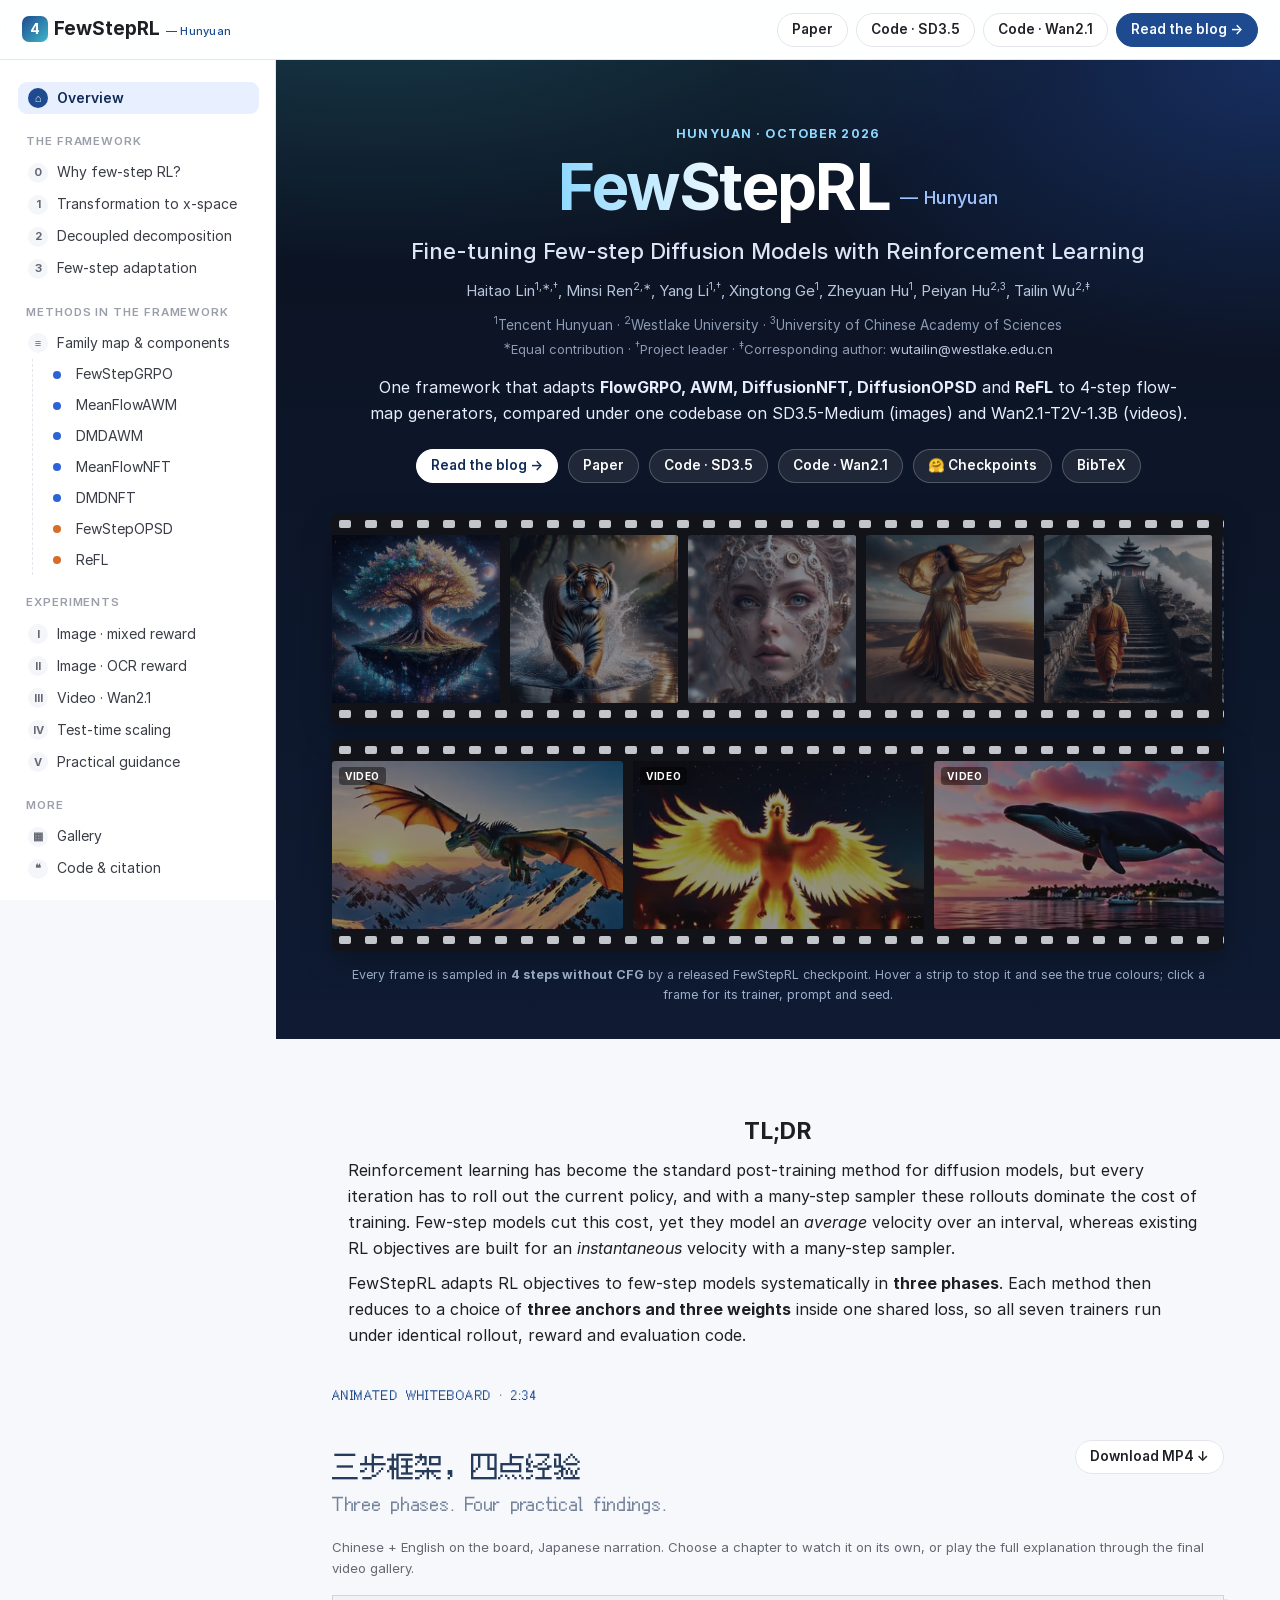
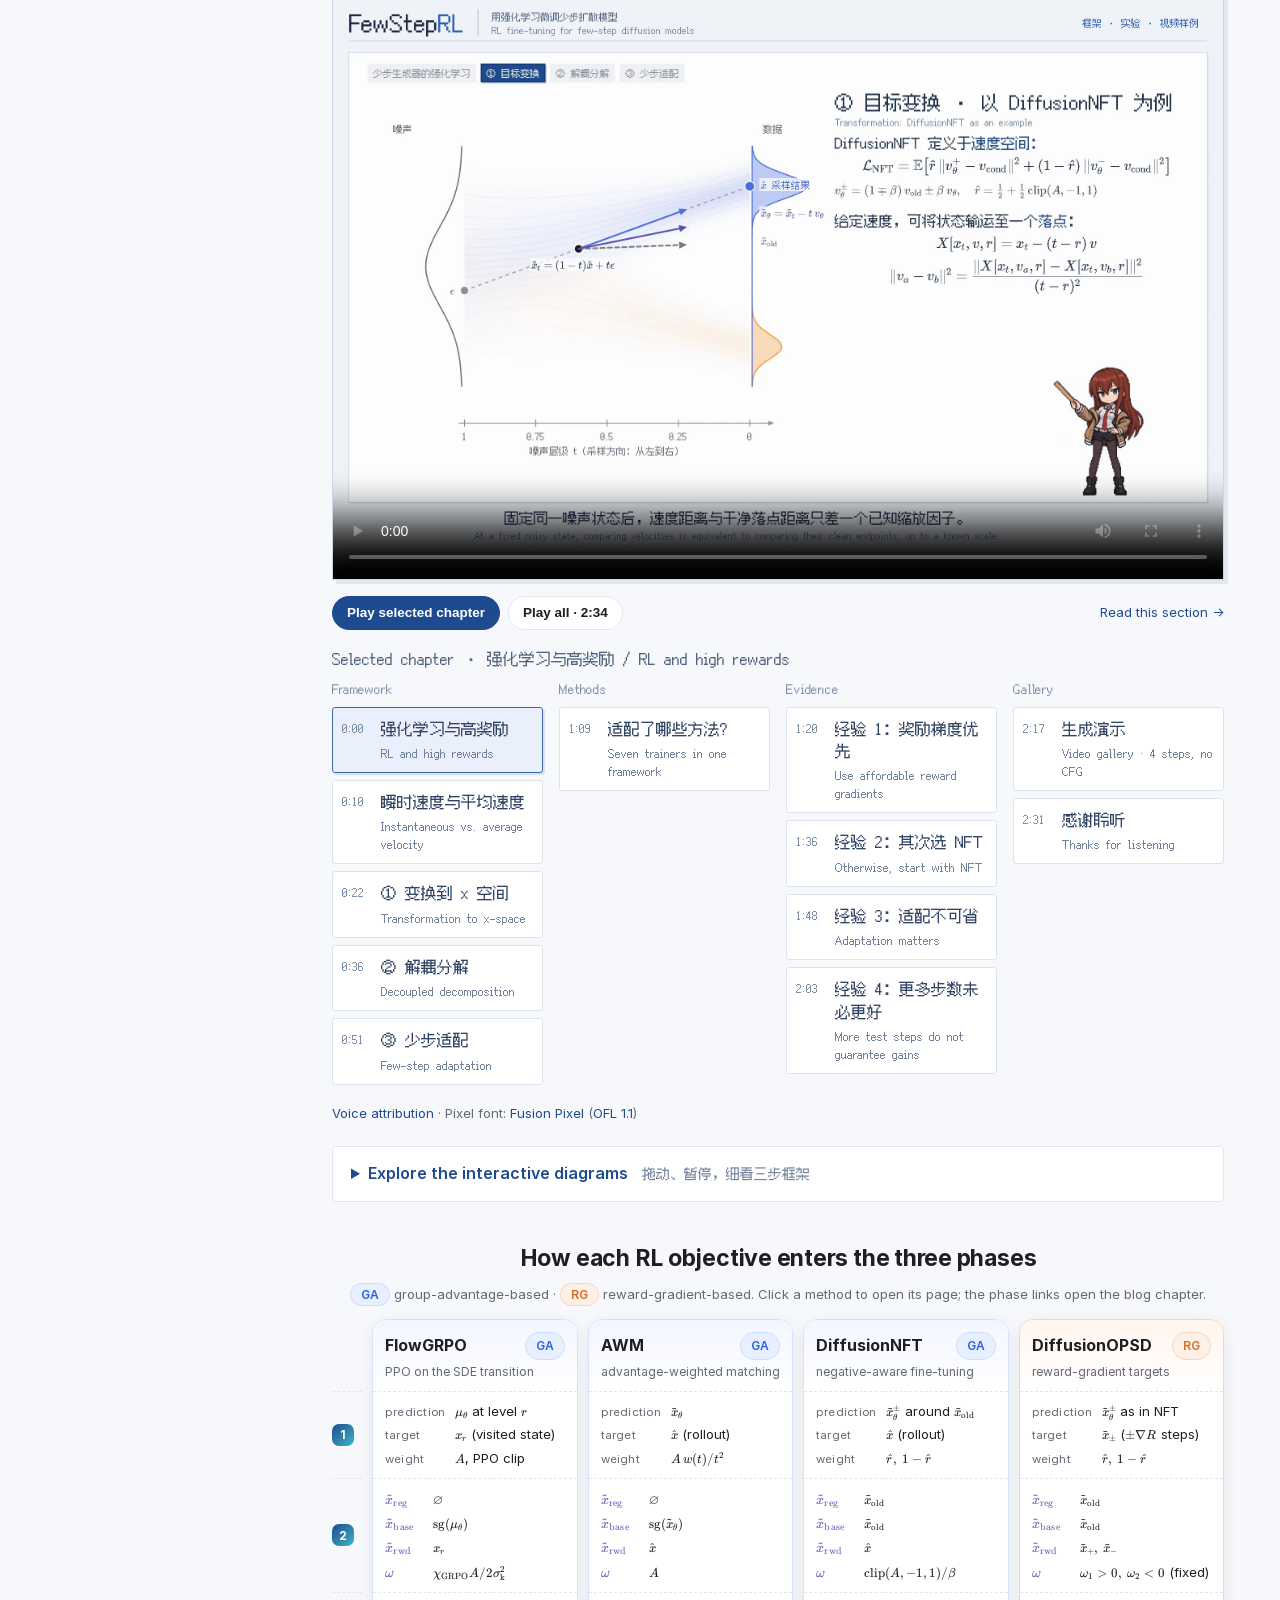
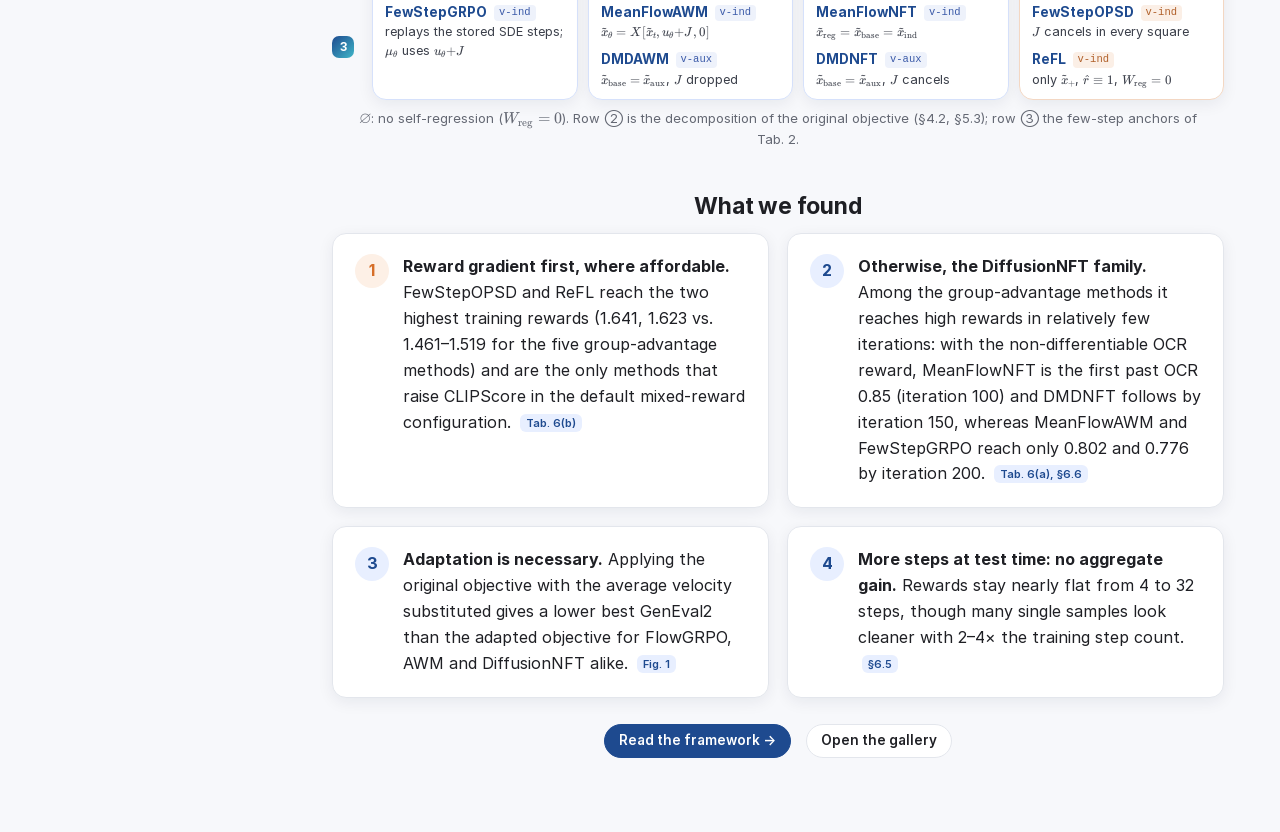
==== commit 639afca1: "Fix whiteboard presenter position and wrap explanations around it" ====
--- a/index.html
+++ b/index.html
@@ -102,16 +102,16 @@
     <section class="whiteboard-story" aria-labelledby="whiteboard-title" data-whiteboard>
       <div class="whiteboard-heading">
         <div><p class="whiteboard-eyebrow">ANIMATED WHITEBOARD · 2:34</p><h2 id="whiteboard-title">三步框架，四点经验<span>Three phases. Four practical findings.</span></h2></div>
-        <a class="btn" href="assets/video/whiteboard-explainer.mp4" download>Download MP4 ↓</a>
+        <a class="btn" href="assets/video/whiteboard-explainer.mp4?v=fixed-presenter-v2" download>Download MP4 ↓</a>
       </div>
       <p class="note">Chinese + English on the board, Japanese narration. Choose a chapter to watch it on its own, or play the full explanation through the final video gallery.</p>
       <div class="whiteboard-screen">
-        <video id="whiteboard-video" controls playsinline preload="metadata" poster="assets/video/whiteboard-poster.webp" aria-label="FewStepRL animated whiteboard explanation">
-          <source src="assets/video/whiteboard-explainer.mp4" type="video/mp4">
+        <video id="whiteboard-video" controls playsinline preload="metadata" poster="assets/video/whiteboard-poster.webp?v=fixed-presenter-v2" aria-label="FewStepRL animated whiteboard explanation">
+          <source src="assets/video/whiteboard-explainer.mp4?v=fixed-presenter-v2" type="video/mp4">
           <track kind="chapters" src="assets/video/whiteboard-chapters.vtt" srclang="en" label="Chapters">
           <track kind="subtitles" src="assets/video/whiteboard-en.vtt" srclang="en" label="English">
           <track kind="subtitles" src="assets/video/whiteboard-zh.vtt" srclang="zh" label="中文">
-          <p><a href="assets/video/whiteboard-explainer.mp4">Download the explanation</a> to watch it in your video player.</p>
+          <p><a href="assets/video/whiteboard-explainer.mp4?v=fixed-presenter-v2">Download the explanation</a> to watch it in your video player.</p>
         </video>
       </div>
       <div class="whiteboard-actions">
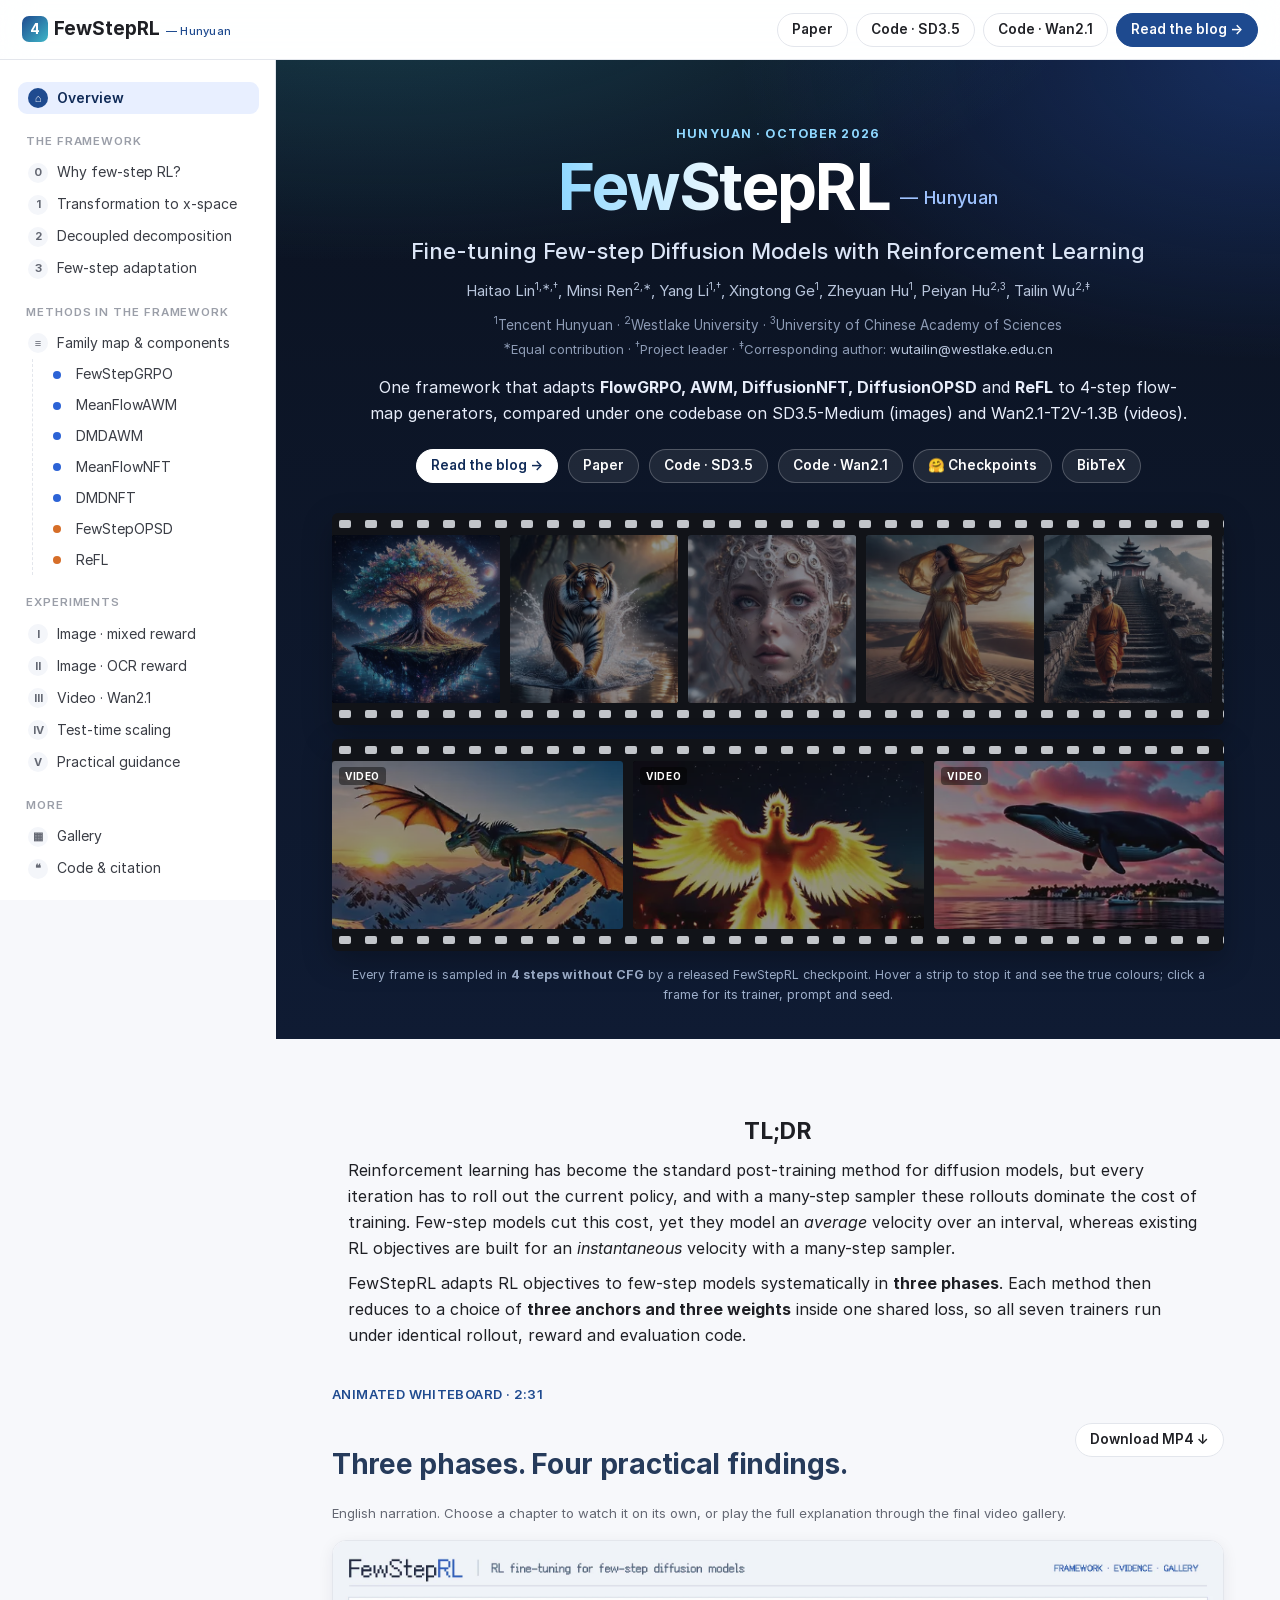
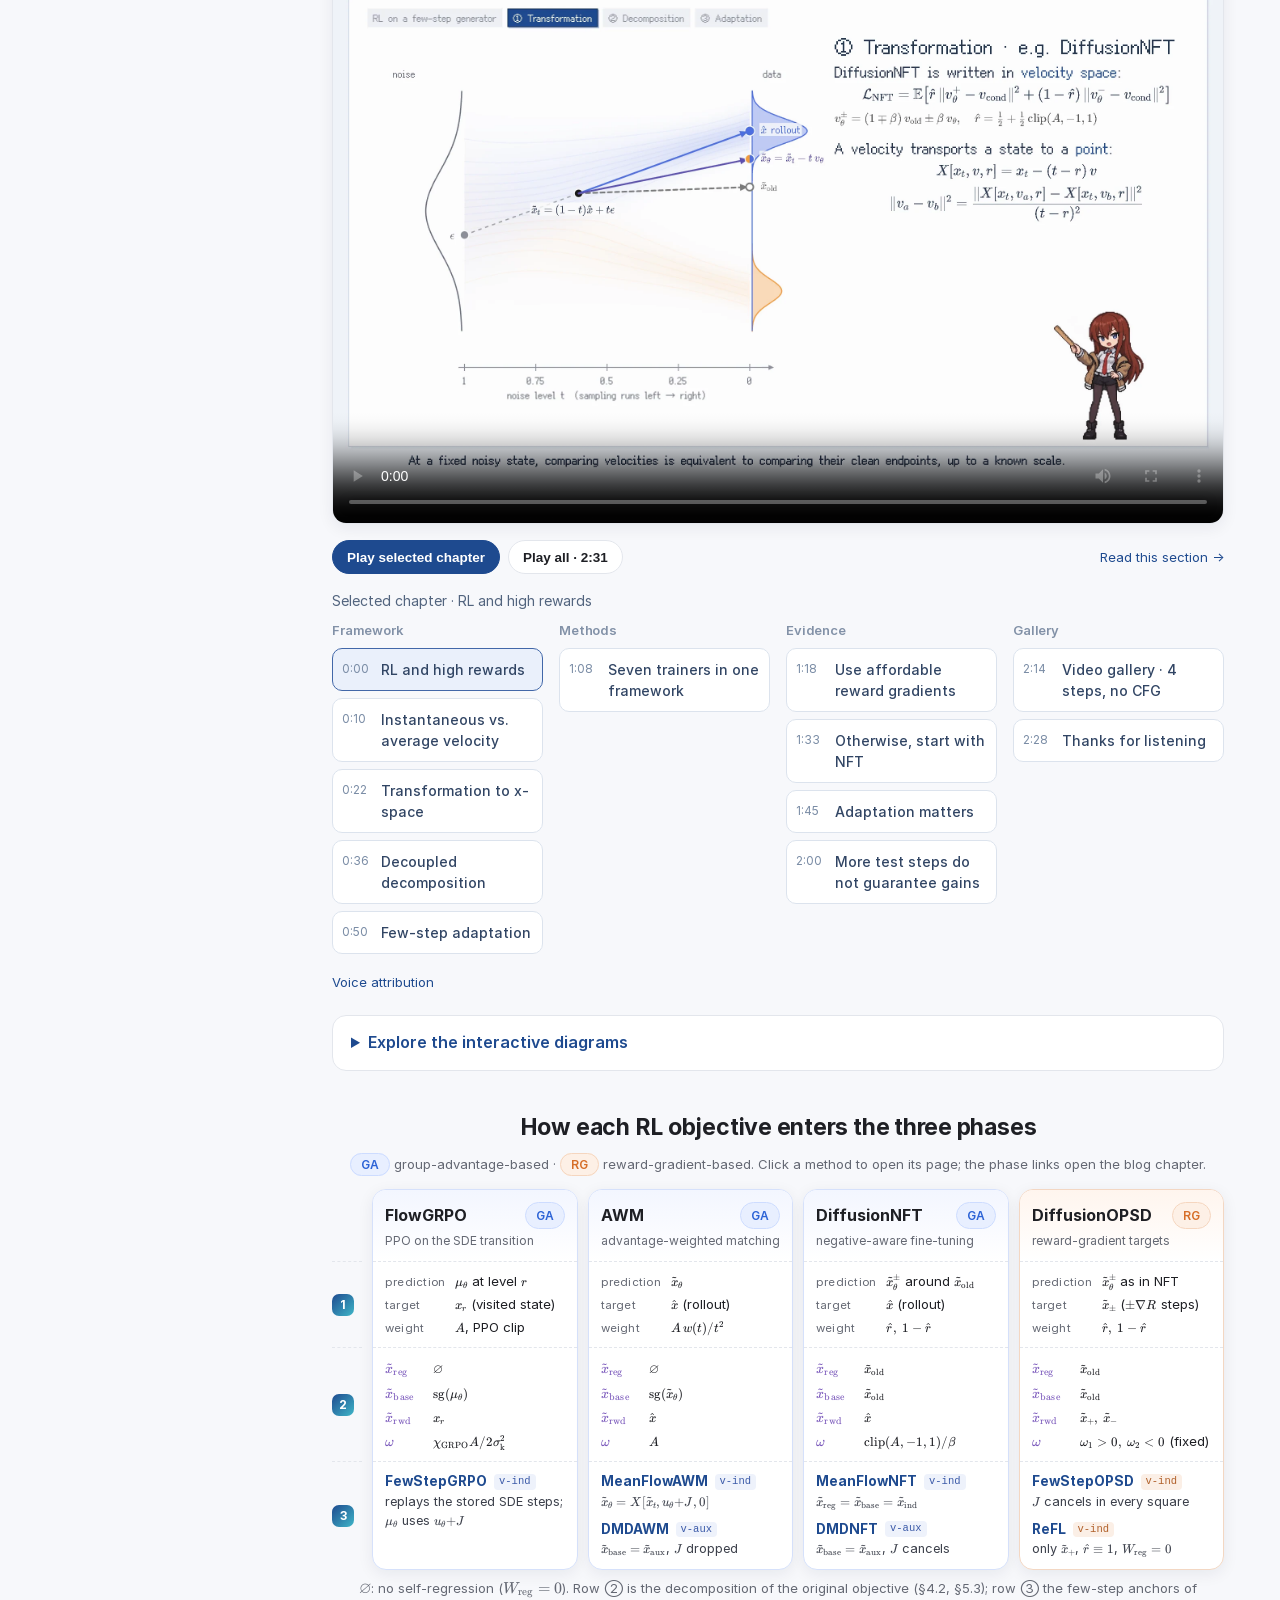
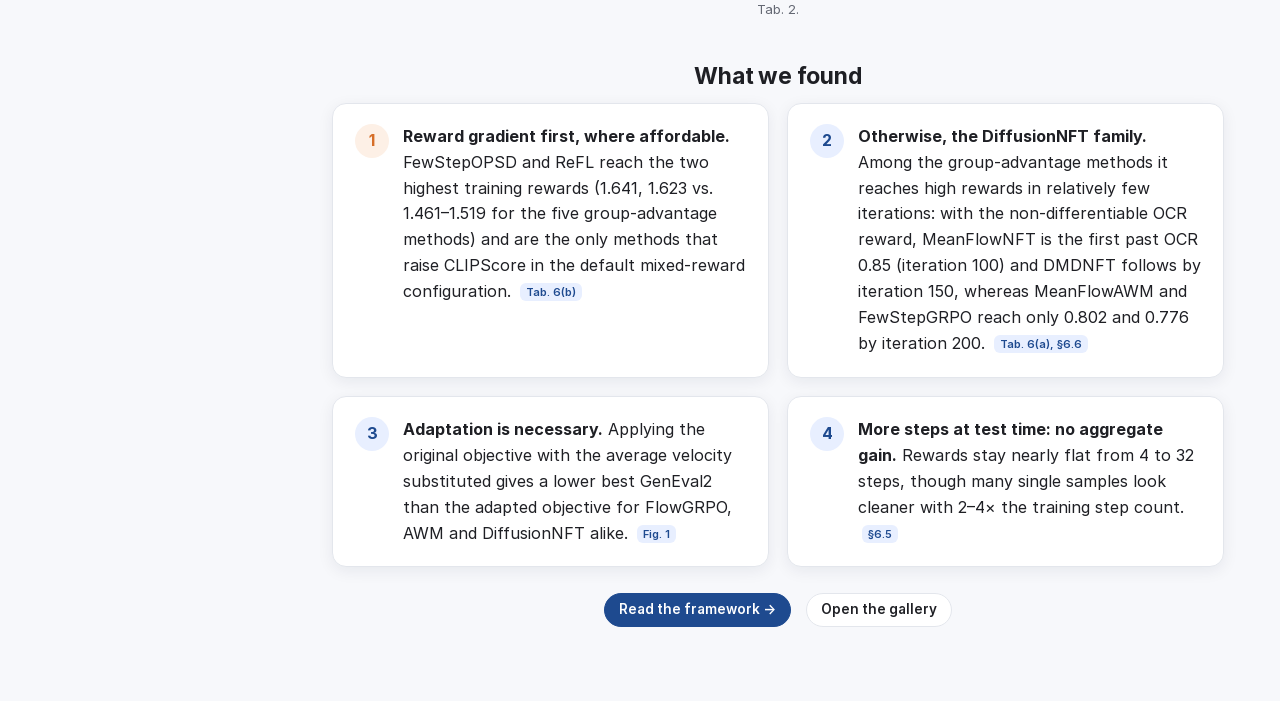
==== commit ca983f52: "Publish English adapted presenter video and restore native website styling" ====
--- a/index.html
+++ b/index.html
@@ -8,9 +8,9 @@
 <meta name="description" content="FewStepRL adapts RL objectives (FlowGRPO, AWM, DiffusionNFT, DiffusionOPSD, ReFL) to few-step flow-map generators in three phases: transformation, decomposition, adaptation.">
 <link rel="stylesheet" href="vendor/katex/katex.min.css">
 <link rel="stylesheet" href="css/style.css">
-<link rel="stylesheet" href="css/whiteboard.css">
+<link rel="stylesheet" href="css/whiteboard.css?v=english-kurisu-v3">
 </head>
-<body class="pixel-whiteboard-site">
+<body>
 
 <header class="topbar">
   <button class="btn menu-toggle" id="menu-toggle" aria-label="Open contents">☰</button>
@@ -101,29 +101,27 @@
 
     <section class="whiteboard-story" aria-labelledby="whiteboard-title" data-whiteboard>
       <div class="whiteboard-heading">
-        <div><p class="whiteboard-eyebrow">ANIMATED WHITEBOARD · 2:34</p><h2 id="whiteboard-title">三步框架，四点经验<span>Three phases. Four practical findings.</span></h2></div>
-        <a class="btn" href="assets/video/whiteboard-explainer.mp4?v=fixed-presenter-v2" download>Download MP4 ↓</a>
-      </div>
-      <p class="note">Chinese + English on the board, Japanese narration. Choose a chapter to watch it on its own, or play the full explanation through the final video gallery.</p>
+        <div><p class="whiteboard-eyebrow" data-whiteboard-duration>ANIMATED WHITEBOARD</p><h2 id="whiteboard-title">Three phases. Four practical findings.</h2></div>
+        <a class="btn" href="assets/video/whiteboard-explainer.mp4?v=english-kurisu-v3" download>Download MP4 ↓</a>
+      </div>
+      <p class="note">English narration. Choose a chapter to watch it on its own, or play the full explanation through the final video gallery.</p>
       <div class="whiteboard-screen">
-        <video id="whiteboard-video" controls playsinline preload="metadata" poster="assets/video/whiteboard-poster.webp?v=fixed-presenter-v2" aria-label="FewStepRL animated whiteboard explanation">
-          <source src="assets/video/whiteboard-explainer.mp4?v=fixed-presenter-v2" type="video/mp4">
-          <track kind="chapters" src="assets/video/whiteboard-chapters.vtt" srclang="en" label="Chapters">
-          <track kind="subtitles" src="assets/video/whiteboard-en.vtt" srclang="en" label="English">
-          <track kind="subtitles" src="assets/video/whiteboard-zh.vtt" srclang="zh" label="中文">
-          <p><a href="assets/video/whiteboard-explainer.mp4?v=fixed-presenter-v2">Download the explanation</a> to watch it in your video player.</p>
+        <video id="whiteboard-video" controls playsinline preload="metadata" poster="assets/video/whiteboard-poster.webp?v=english-kurisu-v3" aria-label="FewStepRL animated whiteboard explanation">
+          <source src="assets/video/whiteboard-explainer.mp4?v=english-kurisu-v3" type="video/mp4">
+          <track kind="chapters" src="assets/video/whiteboard-chapters.vtt?v=english-kurisu-v3" srclang="en" label="Chapters">
+          <p><a href="assets/video/whiteboard-explainer.mp4?v=english-kurisu-v3">Download the explanation</a> to watch it in your video player.</p>
         </video>
       </div>
       <div class="whiteboard-actions">
-        <div class="whiteboard-play-actions"><button class="btn solid" type="button" data-play-chapter>Play selected chapter</button><button class="btn" type="button" data-play-all>Play all · 2:34</button></div>
+        <div class="whiteboard-play-actions"><button class="btn solid" type="button" data-play-chapter>Play selected chapter</button><button class="btn" type="button" data-play-all>Play all</button></div>
         <a class="whiteboard-related" href="#framework" data-chapter-related>Read this section →</a>
       </div>
       <p class="whiteboard-current" data-chapter-current aria-live="polite">Loading chapters…</p>
       <nav class="whiteboard-chapters" aria-label="Whiteboard video chapters" data-whiteboard-chapters></nav>
-      <p class="whiteboard-credits small"><a href="assets/video/whiteboard-voice-attribution.txt">Voice attribution</a> · Pixel font: <a href="https://github.com/TakWolf/fusion-pixel-font">Fusion Pixel</a> (<a href="fonts/FusionPixel-LICENSE.txt">OFL 1.1</a>)</p>
+      <p class="whiteboard-credits small"><a href="assets/video/whiteboard-voice-attribution.txt?v=english-kurisu-v3">Voice attribution</a></p>
     </section>
     <details class="whiteboard-interactive">
-      <summary>Explore the interactive diagrams <span>拖动、暂停，细看三步框架</span></summary>
+      <summary>Explore the interactive diagrams</summary>
       <p class="note xp-intro">What RL does → instantaneous vs. average velocity → ① transformation → ② decomposition → ③ adaptation, with DiffusionNFT as the example (exact 1D flow, schematic 2D). Pause or jump between the markers to examine the formulas.</p>
       <div class="explainer" data-explainer></div>
     </details>
@@ -177,7 +175,7 @@
 <section class="page" id="p-framework" data-title="Why few-step RL?">
   <div class="kicker">The framework · 0</div>
   <h1>Why few-step RL needs a framework</h1>
-  <a class="whiteboard-watch" href="#home" data-watch-chapter="velocity"><span aria-hidden="true">▶</span> Watch this chapter <span lang="zh">分段白板讲解</span></a>
+  <a class="whiteboard-watch" href="#home" data-watch-chapter="velocity"><span aria-hidden="true">▶</span> Watch this chapter</a>
   <p class="lead">RL rollouts dominate the cost of post-training. Few-step generators make rollouts cheap, but they predict an <em>average</em> velocity, while every RL objective we want to use was written for an <em>instantaneous</em> one.</p>
 
   <h2>The few-step generator</h2>
@@ -227,7 +225,7 @@
 <section class="page" id="p-phase-1" data-title="Transformation to x-space">
   <div class="kicker">The framework · phase 1</div>
   <h1>Transformation to x-space</h1>
-  <a class="whiteboard-watch" href="#home" data-watch-chapter="phase-1"><span aria-hidden="true">▶</span> Watch this chapter <span lang="zh">分段白板讲解</span></a>
+  <a class="whiteboard-watch" href="#home" data-watch-chapter="phase-1"><span aria-hidden="true">▶</span> Watch this chapter</a>
   <p class="lead">The objectives we consider are written in transition-density, velocity or reward space. Under the linear noise schedule a velocity instead identifies a <b>point</b> in x-space at any chosen level \(r\), so every objective can be expressed through one common prediction. <span class="src">§4.1</span></p>
 
   <div class="eqbox"><div class="label">affine transport and the x-space identity</div>
@@ -271,7 +269,7 @@
 <section class="page" id="p-phase-2" data-title="Decoupled decomposition">
   <div class="kicker">The framework · phase 2</div>
   <h1>The decoupled loss decomposition</h1>
-  <a class="whiteboard-watch" href="#home" data-watch-chapter="phase-2"><span aria-hidden="true">▶</span> Watch this chapter <span lang="zh">分段白板讲解</span></a>
+  <a class="whiteboard-watch" href="#home" data-watch-chapter="phase-2"><span aria-hidden="true">▶</span> Watch this chapter</a>
   <p class="lead">In x-space, the gradient of every objective considered here is the transposed Jacobian of the prediction applied to the sum of two vectors: a reward-free <b>self-regression</b> and a <b>reward augmentation</b>. <span class="src">§4.2</span></p>
 
   <div class="eqbox"><div class="label">general gradient (the framework)</div>
@@ -323,7 +321,7 @@
 <section class="page" id="p-phase-3" data-title="Few-step adaptation">
   <div class="kicker">The framework · phase 3</div>
   <h1>Adaptation to few-step models</h1>
-  <a class="whiteboard-watch" href="#home" data-watch-chapter="phase-3"><span aria-hidden="true">▶</span> Watch this chapter <span lang="zh">分段白板讲解</span></a>
+  <a class="whiteboard-watch" href="#home" data-watch-chapter="phase-3"><span aria-hidden="true">▶</span> Watch this chapter</a>
   <p class="lead">The framework needs instantaneous velocities, but a few-step policy outputs an average velocity \(u_\theta(\tilde x_t,t,r)\). The rollout sample needs no reconstruction and the teacher stays instantaneous, so only \(\tilde x_\theta\) and the old-policy anchors must be rebuilt. <span class="src">§4.3</span></p>
 
   <div class="grid2">
@@ -395,7 +393,7 @@
 <section class="page" id="p-methods" data-title="Methods: family map &amp; components">
   <div class="kicker">Methods in the framework</div>
   <h1>Seven trainers, one training step</h1>
-  <a class="whiteboard-watch" href="#home" data-watch-chapter="methods"><span aria-hidden="true">▶</span> Watch this chapter <span lang="zh">分段白板讲解</span></a>
+  <a class="whiteboard-watch" href="#home" data-watch-chapter="methods"><span aria-hidden="true">▶</span> Watch this chapter</a>
   <p class="lead">Each original objective becomes a few-step trainer by choosing its anchors, weights and instantaneous-velocity estimator. Five trainers are <b style="color:var(--grp)">group-advantage-based</b> (the reward enters only through scalar advantages of a prompt group); two are <b style="color:var(--rg)">reward-gradient-based</b> (the update direction comes from \(\nabla R\)). <span class="src">Tab. 5</span></p>
 
   <h2>Family map</h2>
@@ -550,7 +548,7 @@
 <section class="page" id="p-exp-tts" data-title="Test-time scaling">
   <div class="kicker">Experiments · IV</div>
   <h1>Does a 4-step model improve with more steps?</h1>
-  <a class="whiteboard-watch" href="#home" data-watch-chapter="test-steps"><span aria-hidden="true">▶</span> Watch this chapter <span lang="zh">分段白板讲解</span></a>
+  <a class="whiteboard-watch" href="#home" data-watch-chapter="test-steps"><span aria-hidden="true">▶</span> Watch this chapter</a>
   <p class="lead">Each fine-tuned checkpoint is sampled at \(M_{\mathrm{step}}\in\{4,8,16,32\}\) on the same shifted grid, 256 DrawBench prompts, seed 12345, no retraining. References: the AnyFlow init and SD3.5-Medium with CFG 4.5. <span class="src">§6.5</span></p>
   <div class="chart-card" id="chart-tts">
     <div class="chart-head"><h4>Absolute value against the number of sampling steps <span class="src">Fig. 7</span></h4><div class="seg" data-metrics></div></div>
@@ -573,7 +571,7 @@
 <section class="page" id="p-guidance" data-title="Practical guidance">
   <div class="kicker">Experiments · V</div>
   <h1>Which trainer should I use?</h1>
-  <a class="whiteboard-watch" href="#home" data-watch-chapter="reward-grad"><span aria-hidden="true">▶</span> Watch this chapter <span lang="zh">分段白板讲解</span></a>
+  <a class="whiteboard-watch" href="#home" data-watch-chapter="reward-grad"><span aria-hidden="true">▶</span> Watch this chapter</a>
   <p class="lead">Guidance distilled from the experiments, each from a single run. Answer two questions to get the paper's recommendation. <span class="src">§6.6</span></p>
   <div class="tree" id="tree"></div>
   <h2>Open problems <span class="src">§7</span></h2>
@@ -590,7 +588,7 @@
 <section class="page" id="p-gallery" data-title="Gallery">
   <div class="kicker">Gallery</div>
   <h1>4 steps, no CFG</h1>
-  <a class="whiteboard-watch" href="#home" data-watch-chapter="gallery"><span aria-hidden="true">▶</span> Watch this chapter <span lang="zh">分段白板讲解</span></a>
+  <a class="whiteboard-watch" href="#home" data-watch-chapter="gallery"><span aria-hidden="true">▶</span> Watch this chapter</a>
   <p class="lead">Images (SD3.5-Medium, 512²) and videos (Wan2.1-T2V-1.3B, 81 frames) from the released FewStepRL checkpoints. Hover a strip to stop it and reveal the true colours; click a frame for its trainer, prompt and seed.</p>
   <div class="filmstrip" data-film="images-a" style="--h:190px;--dur:120s"></div>
   <div class="filmstrip reverse" data-film="videos" style="--h:170px;--dur:100s"></div>
@@ -659,6 +657,6 @@
 <script src="data/narration.js"></script>
 <script src="js/explainer.js"></script>
 <script src="js/main.js"></script>
-<script src="js/whiteboard.js"></script>
+<script src="js/whiteboard.js?v=english-kurisu-v3"></script>
 </body>
 </html>
--- a/css/whiteboard.css
+++ b/css/whiteboard.css
@@ -1,52 +1,36 @@
-/* Pixel typography is scoped to the website; mathematical glyphs and diagrams stay native. */
-@font-face { font-family: FusionPixel; src: url("../fonts/FusionPixel-CN.woff2") format("woff2"); font-weight: 400; font-style: normal; font-display: swap; }
-@font-face { font-family: FusionPixelLatin; src: url("../fonts/FusionPixel-Latin.woff2") format("woff2"); font-weight: 400; font-style: normal; font-display: swap; }
+/* Chaptered video uses the native website typography; pixel art stays inside the video. */
 .whiteboard-story { max-width: 1180px; margin: 36px auto 18px; }
 .whiteboard-heading { display: flex; gap: 20px; align-items: center; justify-content: space-between; }
-.whiteboard-eyebrow { font: 400 13px/1.5 FusionPixelLatin, monospace; color: var(--hy); letter-spacing: .03em; margin: 0 0 8px; }
-.whiteboard-heading h2 { font: 400 28px/1.4 FusionPixel, sans-serif; color: #263b5b; }
-.whiteboard-heading h2 span { display: block; font: 400 19px/1.5 FusionPixelLatin, sans-serif; color: #73839b; margin-top: 3px; }
+.whiteboard-eyebrow { font: 600 13px/1.5 Inter, sans-serif; color: var(--hy); letter-spacing: .03em; margin: 0 0 8px; }
+.whiteboard-heading h2 { font: 700 28px/1.3 Inter, sans-serif; color: #263b5b; }
 .whiteboard-heading .btn { flex-shrink: 0; }
-.whiteboard-screen { margin-top: 16px; border: 1px solid #ccd5e3; background: #fcfcfd; box-shadow: 4px 4px 0 #e1e7f0; }
+.whiteboard-screen { margin-top: 16px; border: 1px solid var(--line); border-radius: var(--radius); background: #fcfcfd; box-shadow: var(--shadow-sm); overflow: hidden; }
 .whiteboard-screen video { width: 100%; aspect-ratio: 55 / 36; background: #fcfcfd; }
 .whiteboard-actions { display: flex; align-items: center; justify-content: space-between; gap: 16px; margin-top: 16px; }
 .whiteboard-play-actions { display: flex; flex-wrap: wrap; gap: 8px; }
 .whiteboard-related { font-size: 13px; white-space: nowrap; }
-.whiteboard-current { font: 400 16px/1.6 FusionPixel, sans-serif; color: #52647e; margin: 16px 0 8px; }
+.whiteboard-current { font: 400 14px/1.6 Inter, sans-serif; color: #52647e; margin: 16px 0 8px; }
 .whiteboard-chapters { display: grid; gap: 16px; grid-template-columns: repeat(4, minmax(0, 1fr)); }
 .whiteboard-chapter-group { min-width: 0; }
-.whiteboard-chapter-group h3 { font: 400 13px/1.5 FusionPixelLatin, monospace; color: #8291a7; margin: 0 0 8px; }
+.whiteboard-chapter-group h3 { font: 600 13px/1.5 Inter, sans-serif; color: #8291a7; margin: 0 0 8px; }
 .whiteboard-chapter-list { display: grid; gap: 7px; }
-.whiteboard-chapter { display: grid; grid-template-columns: 32px minmax(0, 1fr); gap: 7px; align-items: start; width: 100%; padding: 10px 9px; border: 1px solid #dce3ed; border-radius: 3px; background: #fff; color: #314564; cursor: pointer; text-align: left; }
+.whiteboard-chapter { display: grid; grid-template-columns: 32px minmax(0, 1fr); gap: 7px; align-items: start; width: 100%; padding: 10px 9px; border: 1px solid #dce3ed; border-radius: 10px; background: #fff; color: #314564; cursor: pointer; text-align: left; }
 .whiteboard-chapter:hover { border-color: #91abc9; background: #f4f7fb; }
-.whiteboard-chapter[aria-current="true"] { background: #eaf0fb; border-color: #4267a8; box-shadow: 2px 2px 0 #d7e1f1; }
-.whiteboard-chapter-time { font: 400 12px/1.7 FusionPixelLatin, monospace; color: #7b8da6; }
-.whiteboard-chapter-zh { display: block; font: 400 16px/1.4 FusionPixel, sans-serif; }
-.whiteboard-chapter-en { display: block; font: 400 12px/1.5 FusionPixelLatin, sans-serif; color: #718199; margin-top: 4px; }
+.whiteboard-chapter[aria-current="true"] { background: #eaf0fb; border-color: #4267a8; box-shadow: none; }
+.whiteboard-chapter-time { font: 400 12px/1.7 Inter, sans-serif; color: #7b8da6; }
+.whiteboard-chapter-label { display: block; font: 500 14px/1.5 Inter, sans-serif; overflow-wrap: anywhere; }
 .whiteboard-chapter:focus-visible, .whiteboard-story button:focus-visible, .whiteboard-watch:focus-visible { outline: 3px solid #3d81c2; outline-offset: 3px; }
 .whiteboard-credits { color: var(--muted); margin: 18px 0 0; }
-.whiteboard-interactive { max-width: 1180px; margin: 22px auto 38px; border: 1px solid var(--line); border-radius: 4px; background: #fff; padding: 14px 18px; }
+.whiteboard-interactive { max-width: 1180px; margin: 22px auto 38px; border: 1px solid var(--line); border-radius: var(--radius); background: #fff; padding: 14px 18px; }
 .whiteboard-interactive summary { cursor: pointer; font-weight: 600; color: var(--hy); }
-.whiteboard-interactive summary span { font: 400 14px/1.5 FusionPixel, sans-serif; color: #73839b; margin-left: 10px; }
-.whiteboard-interactive .xp-stage { border-radius: 2px; box-shadow: 3px 3px 0 #e1e7f0; }
-.whiteboard-interactive .xp-over { font-family: FusionPixelLatin, FusionPixel, sans-serif; font-synthesis: none; }
-.whiteboard-interactive .xp-over h4, .whiteboard-interactive .xp-chips span { font-weight: 400; }
-.whiteboard-watch { display: inline-flex; align-items: center; gap: 8px; padding: 7px 11px; margin: 14px 0 2px; border: 1px solid #ccd5e3; color: var(--hy); background: #f7f9fd; font-size: 13px; }
-.whiteboard-watch span[lang] { font: 400 14px/1.4 FusionPixel, sans-serif; color: #7c8da6; }
-.pixel-whiteboard-site .fig { position: relative; border-radius: 3px; border-color: #ccd5e3; box-shadow: 3px 3px 0 #e1e7f0; }
-.pixel-whiteboard-site .fig .schematic, .pixel-whiteboard-site .eqbox .label { font-family: FusionPixelLatin, sans-serif; font-weight: 400; }
-.pixel-whiteboard-site .fig .readout, .pixel-whiteboard-site .fig .caption { font-family: FusionPixelLatin, sans-serif; font-size: 14px; line-height: 1.55; }
-.whiteboard-figure-presenter { position: absolute; z-index: 2; pointer-events: none; background: url("../assets/presenter/states.png") no-repeat; background-size: 400% 200%; image-rendering: pixelated; }
+.whiteboard-watch { display: inline-flex; align-items: center; gap: 8px; padding: 7px 11px; margin: 14px 0 2px; border: 1px solid #ccd5e3; color: var(--hy); background: #f7f9fd; border-radius: 999px; font-size: 13px; }
 @media (max-width: 1000px) { .whiteboard-chapters { grid-template-columns: repeat(2, minmax(0, 1fr)); } }
 @media (max-width: 600px) {
   .whiteboard-heading { align-items: start; flex-direction: column; gap: 12px; }
   .whiteboard-heading h2 { font-size: 24px; }
-  .whiteboard-heading h2 span { font-size: 16px; }
   .whiteboard-actions { align-items: start; flex-direction: column; gap: 10px; }
   .whiteboard-chapters { grid-template-columns: 1fr; gap: 14px; }
-  .whiteboard-chapter-list { grid-template-columns: repeat(2, minmax(0, 1fr)); }
   .whiteboard-chapter { padding: 9px 7px; gap: 5px; grid-template-columns: 28px minmax(0, 1fr); }
-  .whiteboard-chapter-zh { font-size: 14px; }
+  .whiteboard-chapter-label { font-size: 14px; }
   .whiteboard-interactive { padding: 12px; }
-  .whiteboard-interactive summary span { display: block; margin: 6px 0 0; }
 }
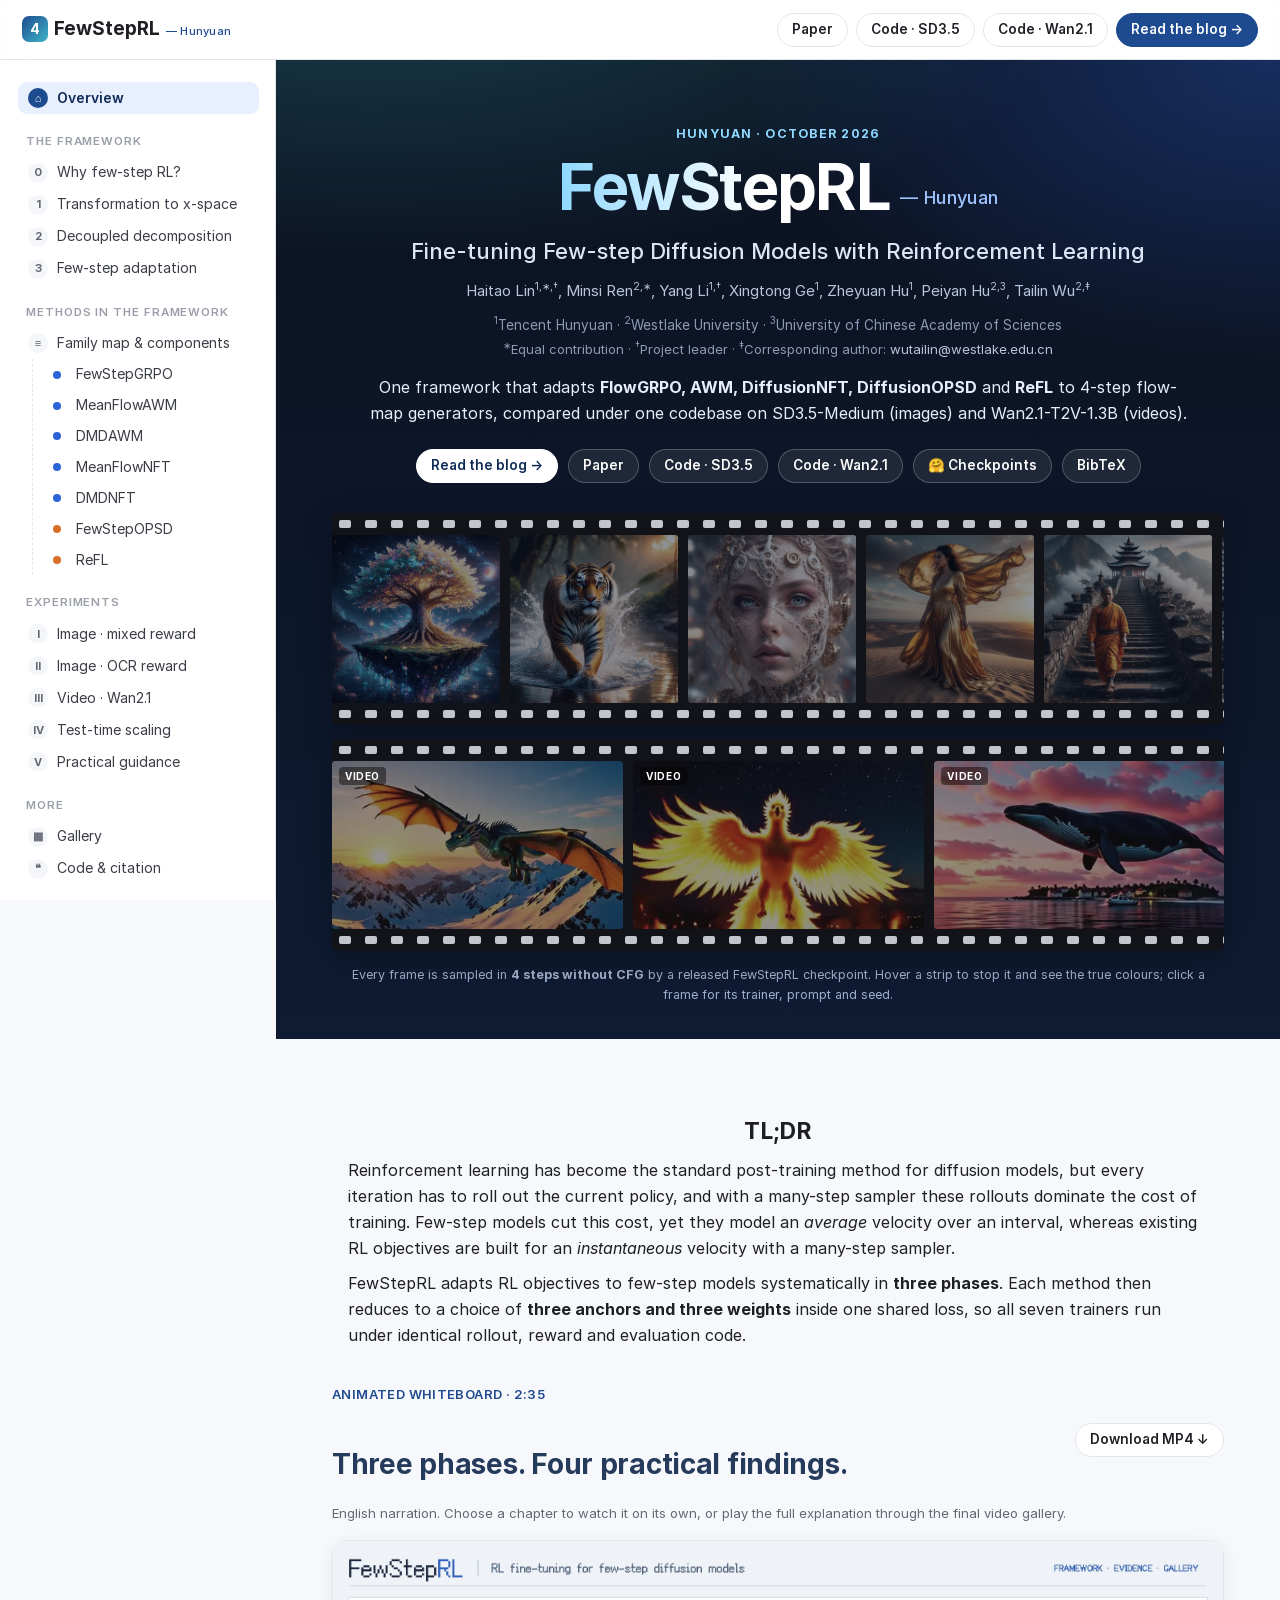
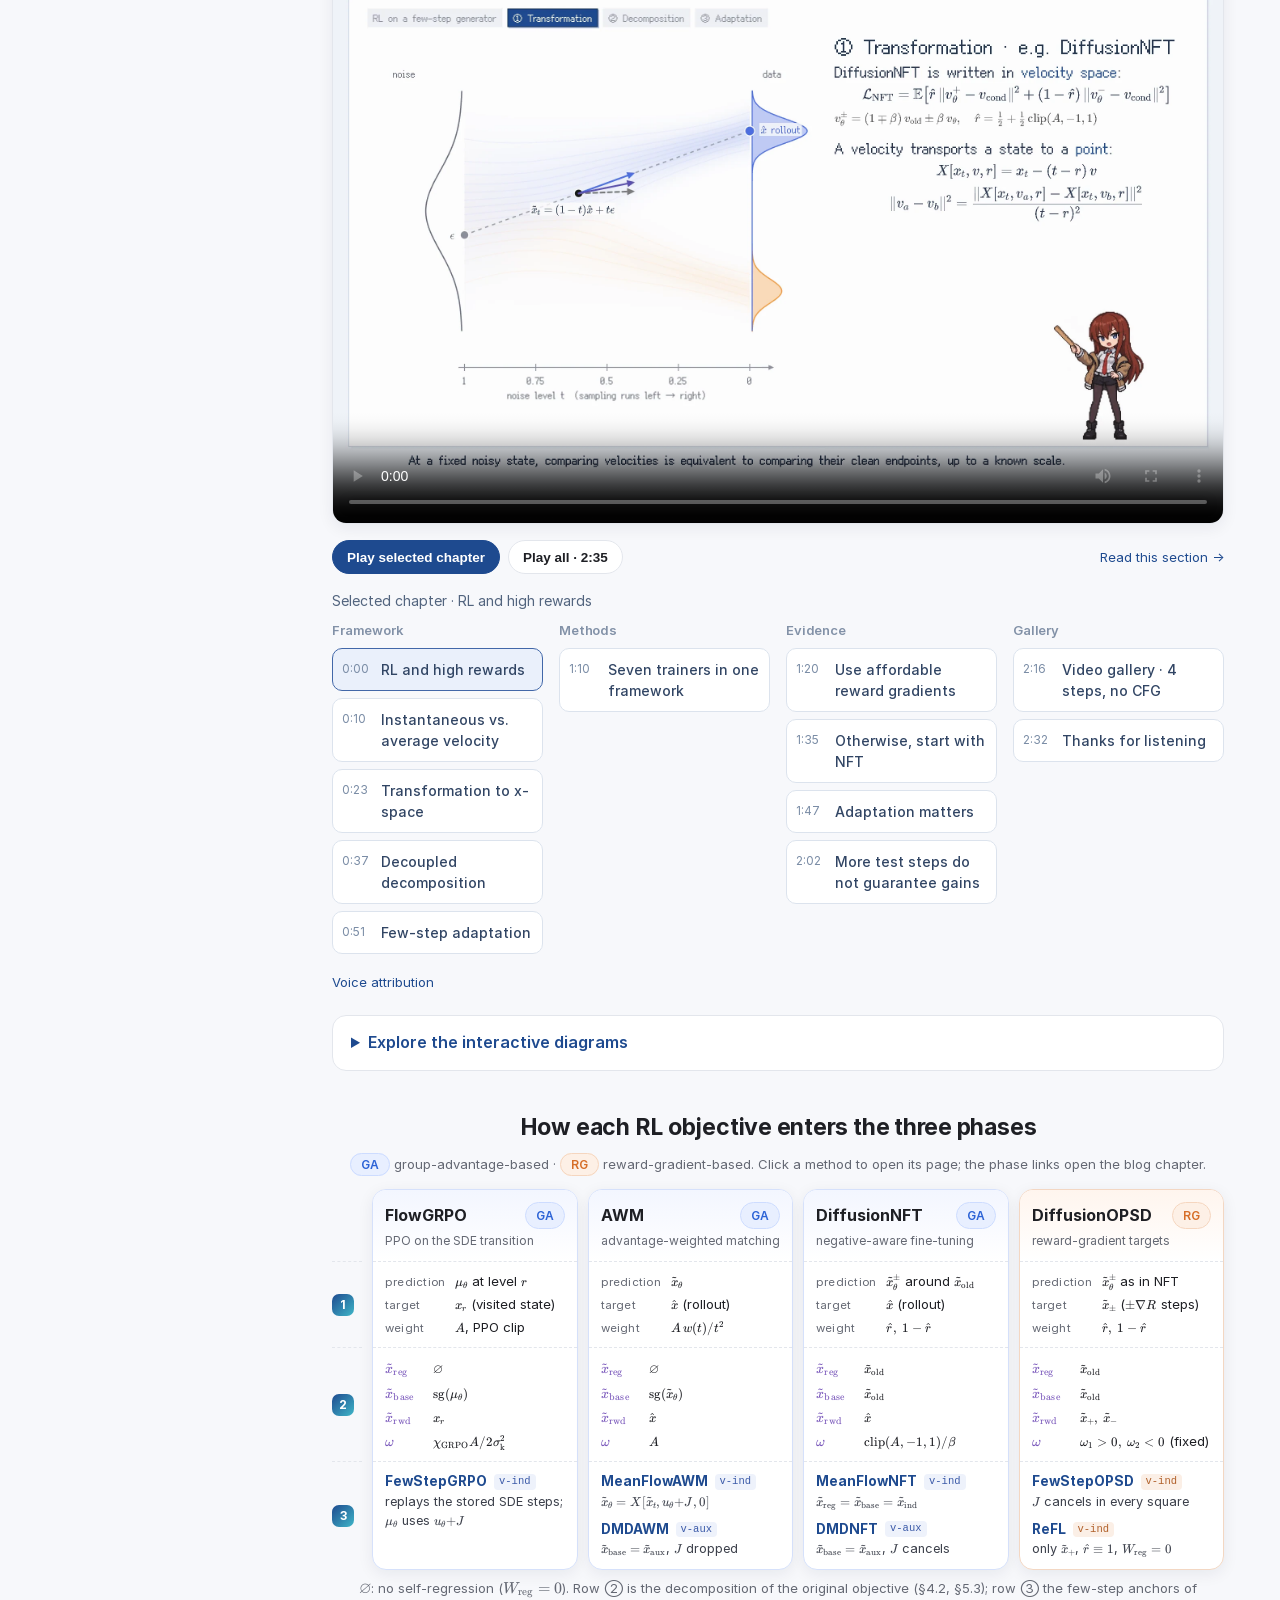
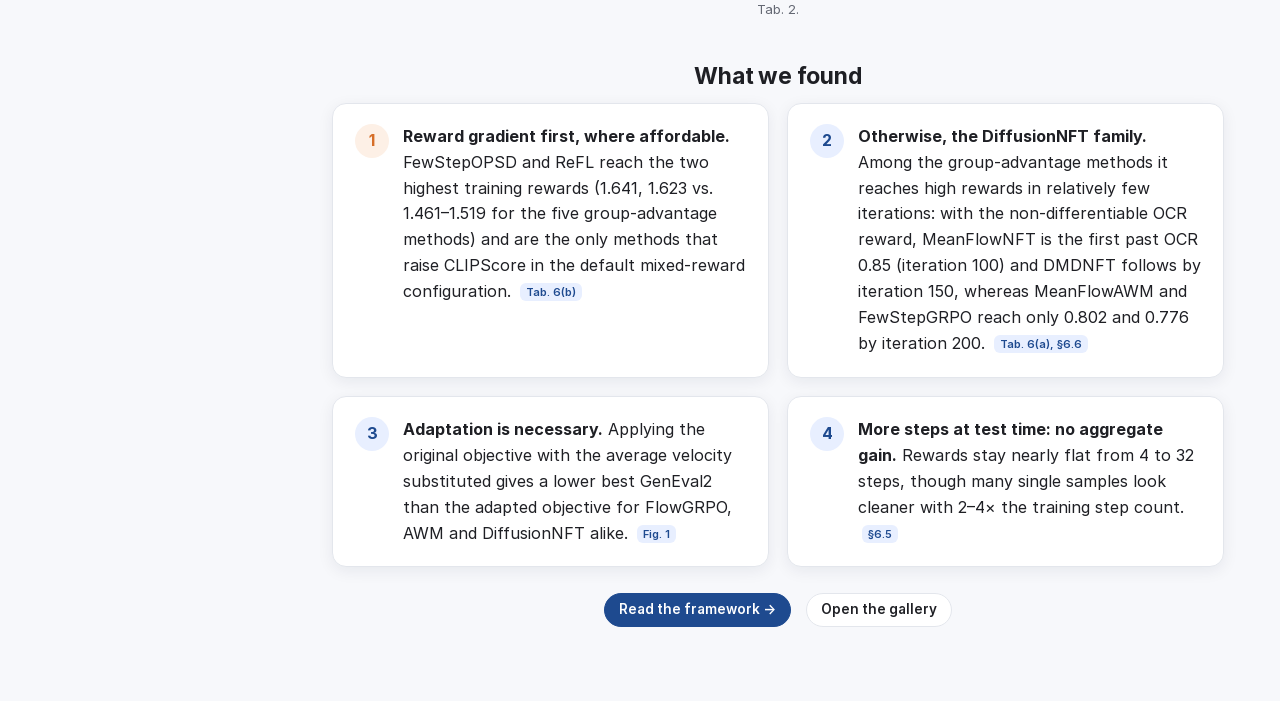
==== commit 14165095: "Replace explainer narration with selected voice A and synchronize chapters" ====
--- a/index.html
+++ b/index.html
@@ -8,7 +8,7 @@
 <meta name="description" content="FewStepRL adapts RL objectives (FlowGRPO, AWM, DiffusionNFT, DiffusionOPSD, ReFL) to few-step flow-map generators in three phases: transformation, decomposition, adaptation.">
 <link rel="stylesheet" href="vendor/katex/katex.min.css">
 <link rel="stylesheet" href="css/style.css">
-<link rel="stylesheet" href="css/whiteboard.css?v=english-kurisu-v3">
+<link rel="stylesheet" href="css/whiteboard.css?v=voice-a-v4">
 </head>
 <body>
 
@@ -102,14 +102,14 @@
     <section class="whiteboard-story" aria-labelledby="whiteboard-title" data-whiteboard>
       <div class="whiteboard-heading">
         <div><p class="whiteboard-eyebrow" data-whiteboard-duration>ANIMATED WHITEBOARD</p><h2 id="whiteboard-title">Three phases. Four practical findings.</h2></div>
-        <a class="btn" href="assets/video/whiteboard-explainer.mp4?v=english-kurisu-v3" download>Download MP4 ↓</a>
+        <a class="btn" href="assets/video/whiteboard-explainer.mp4?v=voice-a-v4" download>Download MP4 ↓</a>
       </div>
       <p class="note">English narration. Choose a chapter to watch it on its own, or play the full explanation through the final video gallery.</p>
       <div class="whiteboard-screen">
-        <video id="whiteboard-video" controls playsinline preload="metadata" poster="assets/video/whiteboard-poster.webp?v=english-kurisu-v3" aria-label="FewStepRL animated whiteboard explanation">
-          <source src="assets/video/whiteboard-explainer.mp4?v=english-kurisu-v3" type="video/mp4">
-          <track kind="chapters" src="assets/video/whiteboard-chapters.vtt?v=english-kurisu-v3" srclang="en" label="Chapters">
-          <p><a href="assets/video/whiteboard-explainer.mp4?v=english-kurisu-v3">Download the explanation</a> to watch it in your video player.</p>
+        <video id="whiteboard-video" controls playsinline preload="metadata" poster="assets/video/whiteboard-poster.webp?v=voice-a-v4" aria-label="FewStepRL animated whiteboard explanation">
+          <source src="assets/video/whiteboard-explainer.mp4?v=voice-a-v4" type="video/mp4">
+          <track kind="chapters" src="assets/video/whiteboard-chapters.vtt?v=voice-a-v4" srclang="en" label="Chapters">
+          <p><a href="assets/video/whiteboard-explainer.mp4?v=voice-a-v4">Download the explanation</a> to watch it in your video player.</p>
         </video>
       </div>
       <div class="whiteboard-actions">
@@ -118,7 +118,7 @@
       </div>
       <p class="whiteboard-current" data-chapter-current aria-live="polite">Loading chapters…</p>
       <nav class="whiteboard-chapters" aria-label="Whiteboard video chapters" data-whiteboard-chapters></nav>
-      <p class="whiteboard-credits small"><a href="assets/video/whiteboard-voice-attribution.txt?v=english-kurisu-v3">Voice attribution</a></p>
+      <p class="whiteboard-credits small"><a href="assets/video/whiteboard-voice-attribution.txt?v=voice-a-v4">Voice attribution</a></p>
     </section>
     <details class="whiteboard-interactive">
       <summary>Explore the interactive diagrams</summary>
@@ -657,6 +657,6 @@
 <script src="data/narration.js"></script>
 <script src="js/explainer.js"></script>
 <script src="js/main.js"></script>
-<script src="js/whiteboard.js?v=english-kurisu-v3"></script>
+<script src="js/whiteboard.js?v=voice-a-v4"></script>
 </body>
 </html>
